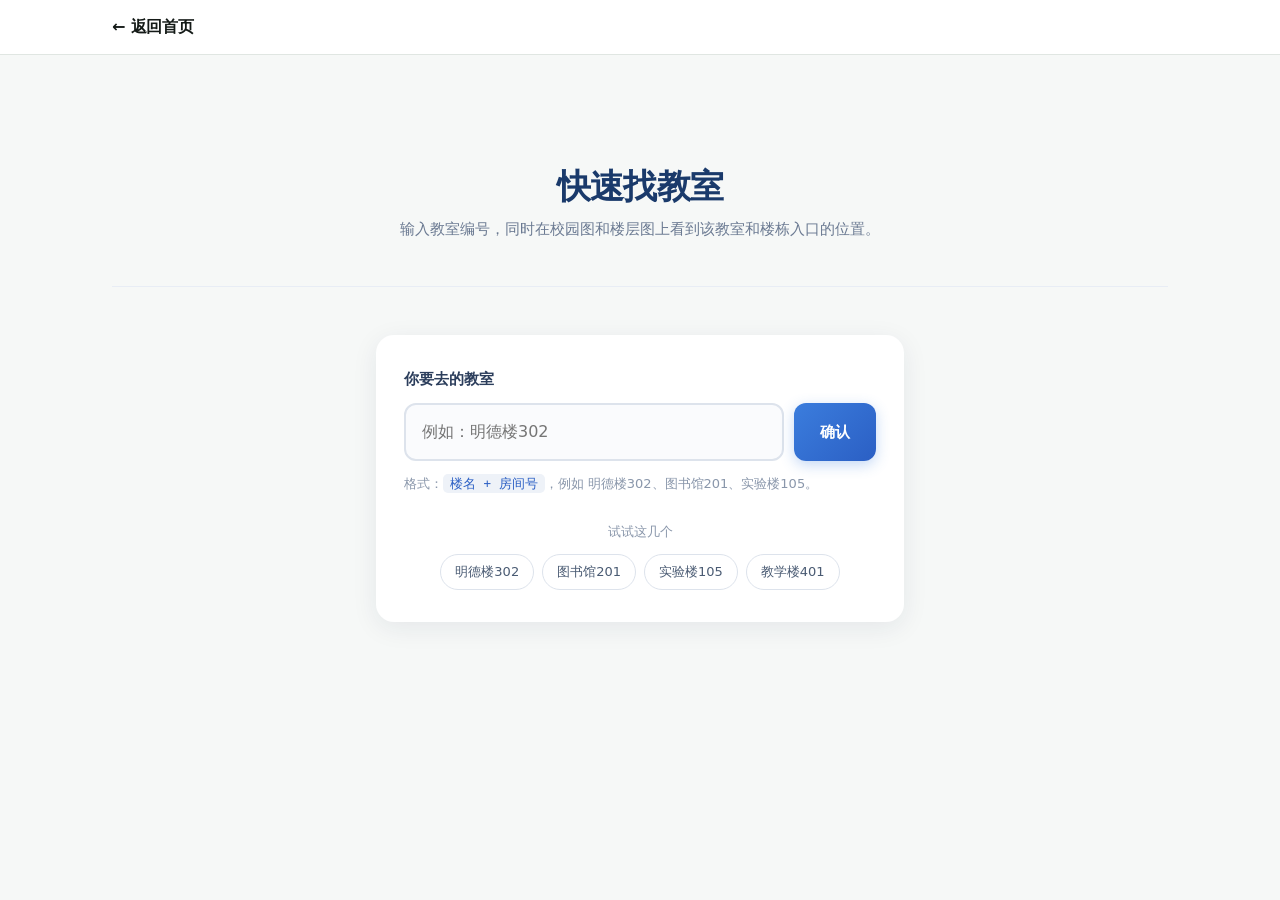
==== findplace.html @ dee3a899 "首次提交：校园生活工具站" ====
<!doctype html>
<html lang="zh-CN">
<head>
  <meta charset="utf-8">
  <meta name="viewport" content="width=device-width, initial-scale=1">
  <title>快速找教室 · 校园生活工具站</title>
  <link rel="stylesheet" href="css/style.css">
  <style>
    /* 上 1/3：标题区 */
    .find-hero {
      text-align: center;
      padding: 56px 16px 44px;
      border-bottom: 1px solid #e8edf5;
    }
    .find-hero h1 {
      font-size: 34px;
      color: #1a3a6b;
      margin: 0 0 12px;
    }
    .find-hero p {
      color: #6b7a92;
      font-size: 15px;
      line-height: 1.7;
      margin: 0;
    }

    /* 下 2/3：输入区 */
    .find-body {
      max-width: 560px;
      margin: 0 auto;
      padding: 48px 16px 80px;
    }
    .search-card {
      background: #fff;
      border-radius: 18px;
      padding: 32px 28px;
      box-shadow: 0 6px 26px rgba(20,40,80,.08);
    }
    .search-card label {
      display: block;
      font-size: 15px;
      font-weight: 700;
      color: #2c3e5c;
      margin-bottom: 12px;
    }
    .search-input-row {
      display: flex;
      gap: 10px;
      margin-bottom: 12px;
    }
    .search-input-row input {
      flex: 1;
      padding: 14px 16px;
      border: 2px solid #dde3ec;
      border-radius: 12px;
      font-size: 16px;
      font-family: inherit;
      color: #1a2634;
      background: #fafbfd;
      box-sizing: border-box;
      transition: border-color .2s;
    }
    .search-input-row input:focus {
      outline: none;
      border-color: #3b7ddd;
      background: #fff;
    }
    .search-input-row button {
      padding: 0 26px;
      border: none;
      border-radius: 12px;
      background: linear-gradient(135deg, #3b7ddd, #2b5fc4);
      color: #fff;
      font-size: 15px;
      font-weight: 700;
      font-family: inherit;
      cursor: pointer;
      white-space: nowrap;
      box-shadow: 0 4px 14px rgba(59,125,221,.3);
      transition: transform .15s;
    }
    .search-input-row button:active { transform: scale(.97); }

    .search-tip {
      font-size: 13px;
      color: #8a97ab;
      line-height: 1.75;
      margin: 0;
    }
    .search-tip code {
      background: #eef2f8;
      padding: 2px 7px;
      border-radius: 5px;
      color: #2b5fc4;
      font-size: 12.5px;
    }

    .quick-links {
      margin-top: 26px;
      display: flex;
      flex-wrap: wrap;
      gap: 8px;
      justify-content: center;
    }
    .quick-links span {
      font-size: 12.5px;
      color: #8a97ab;
      width: 100%;
      text-align: center;
      margin-bottom: 4px;
    }
    .quick-links button {
      padding: 7px 14px;
      border: 1.5px solid #dde3ec;
      border-radius: 20px;
      background: #fff;
      font-size: 13px;
      color: #4a5b73;
      font-family: inherit;
      cursor: pointer;
      transition: all .16s;
    }
    .quick-links button:hover {
      border-color: #3b7ddd;
      color: #3b7ddd;
    }

    .err-msg {
      display: none;
      color: #d33a2c;
      font-size: 13px;
      margin-top: 10px;
    }
    .err-msg.show { display: block; }

    @media (max-width: 560px) {
      .find-hero { padding: 36px 16px 30px; }
      .find-hero h1 { font-size: 26px; }
      .find-body { padding-top: 30px; }
      .search-card { padding: 24px 20px; }
      .search-input-row { flex-direction: column; }
      .search-input-row button { padding: 14px; }
    }
  </style>
</head>
<body>
  <header class="site-header">
    <div class="header-inner">
      <a class="brand" href="index.html">← 返回首页</a>
    </div>
  </header>

  <main class="page">

    <!-- 上 1/3 -->
    <section class="find-hero">
      <h1>快速找教室</h1>
      <p>输入教室编号，同时在校园图和楼层图上看到该教室和楼栋入口的位置。</p>
    </section>

    <!-- 下 2/3 -->
    <section class="find-body">
      <div class="search-card">
        <label for="roomInput">你要去的教室</label>
        <div class="search-input-row">
          <input type="text" id="roomInput" placeholder="例如：明德楼302" autocomplete="off">
          <button id="goBtn">确认</button>
        </div>
        <p class="search-tip">
          格式：<code>楼名 + 房间号</code>，例如 明德楼302、图书馆201、实验楼105。
        </p>
        <p class="err-msg" id="errMsg"></p>

        <div class="quick-links">
          <span>试试这几个</span>
          <button data-fill="明德楼302">明德楼302</button>
          <button data-fill="图书馆201">图书馆201</button>
          <button data-fill="实验楼105">实验楼105</button>
          <button data-fill="教学楼401">教学楼401</button>
        </div>
      </div>
    </section>

  </main>

  <script src="js/common.js"></script>
  <script>
    // ===== 校园建筑表（后续可换成 data/*.json 读取） =====
    var CAMPUS = {
      '明德楼':   { maxFloor: 5, x: 120, y: 90,  w: 110, h: 70 },
      '图书馆':   { maxFloor: 4, x: 300, y: 80,  w: 100, h: 80 },
      '实验楼':   { maxFloor: 4, x: 130, y: 240, w: 110, h: 70 },
      '教学楼':   { maxFloor: 6, x: 310, y: 240, w: 120, h: 80 }
    };

    var input  = document.getElementById('roomInput');
    var goBtn  = document.getElementById('goBtn');
    var errMsg = document.getElementById('errMsg');

    // 快捷按钮
    document.querySelectorAll('.quick-links button').forEach(function (b) {
      b.addEventListener('click', function () {
        input.value = b.getAttribute('data-fill');
        input.focus();
      });
    });

    function showError(msg) {
      errMsg.textContent = msg;
      errMsg.classList.add('show');
    }
    function clearError() {
      errMsg.classList.remove('show');
    }

    function submit() {
      clearError();
      var raw = input.value.trim();
      if (!raw) { showError('请先输入教室编号'); return; }

      // 解析：楼名 + 房间号（3 位数字，第一位是楼层）
      var match = raw.match(/^(.+?)(\d{3})$/);
      if (!match) {
        showError('格式不对，请输入「楼名+三位房间号」，例如 明德楼302');
        return;
      }
      var buildingName = match[1].trim();
      var roomNo = match[2];

      // 楼名必须存在
      if (!CAMPUS[buildingName]) {
        showError('没有找到「' + buildingName + '」。目前支持：' + Object.keys(CAMPUS).join('、'));
        return;
      }

      var floor = parseInt(roomNo.charAt(0), 10);
      if (floor < 1 || floor > CAMPUS[buildingName].maxFloor) {
        showError(buildingName + ' 只有 ' + CAMPUS[buildingName].maxFloor + ' 层，没有第 ' + floor + ' 层');
        return;
      }

      // 存起来，跳结果页
      localStorage.setItem('targetRoom', JSON.stringify({
        building: buildingName,
        room: roomNo,
        floor: floor
      }));
      location.href = 'findplace-result.html';
    }

    goBtn.addEventListener('click', submit);
    input.addEventListener('keydown', function (e) {
      if (e.key === 'Enter') submit();
    });
    input.addEventListener('input', clearError);
  </script>
</body>
</html>
---- css/style.css ----
/* ==========================================================================
   校园生活工具站 · 首版样式
   设计方向：modern-product（近白底、细边框、单一主色、克制留白）
   ========================================================================== */

:root {
  --bg: #f6f8f7;
  --surface: #ffffff;
  --surface-soft: #eef3f1;
  --fg: #141a17;
  --muted: #5b6762;
  --border: #e0e6e2;
  --border-strong: #c9d3ce;
  --accent: #0f766e;
  --accent-soft: #e4f3ef;
  --accent-strong: #0a5a54;
  --danger: #b3261e;
  --danger-soft: #fdeceb;
  --warn: #8a5a00;
  --warn-soft: #fff6e0;
  --success: #176b3a;
  --success-soft: #e8f5ec;

  --radius: 14px;
  --radius-sm: 9px;
  --shadow: 0 1px 2px rgba(20, 26, 23, 0.04), 0 8px 24px rgba(20, 26, 23, 0.04);

  --font-display: "Segoe UI Variable Display", "Segoe UI", "PingFang SC", "Microsoft YaHei", system-ui, sans-serif;
  --font-body: "Segoe UI Variable Text", "Segoe UI", "PingFang SC", "Microsoft YaHei", system-ui, sans-serif;
  --font-mono: "Cascadia Code", "SFMono-Regular", Consolas, monospace;
  --max: 1120px;
}

*,
*::before,
*::after {
  box-sizing: border-box;
}

html {
  scroll-behavior: smooth;
}

body {
  margin: 0;
  background: var(--bg);
  color: var(--fg);
  font-family: var(--font-body);
  font-size: 16px;
  line-height: 1.6;
  -webkit-font-smoothing: antialiased;
  text-rendering: optimizeLegibility;
}

h1,
h2,
h3,
p {
  margin-top: 0;
}

h1 {
  margin-bottom: 18px;
  font-family: var(--font-display);
  font-size: clamp(2rem, 5vw, 3.4rem);
  font-weight: 650;
  line-height: 1.12;
  letter-spacing: -0.025em;
}

h2 {
  margin-bottom: 12px;
  font-family: var(--font-display);
  font-size: clamp(1.4rem, 2.6vw, 1.9rem);
  font-weight: 620;
  line-height: 1.2;
  letter-spacing: -0.015em;
}

h3 {
  margin-bottom: 8px;
  font-size: 1.1rem;
  font-weight: 600;
  line-height: 1.35;
  letter-spacing: -0.005em;
}

a {
  color: var(--accent-strong);
  text-decoration: none;
  text-underline-offset: 3px;
}

a:hover {
  text-decoration: underline;
}

img,
svg {
  display: block;
  max-width: 100%;
}

button,
input,
select {
  font: inherit;
}

:focus-visible {
  outline: 3px solid var(--accent);
  outline-offset: 2px;
}

::selection {
  background: var(--accent-soft);
  color: var(--fg);
}

/* ---------- 通用布局 ---------- */

.page {
  width: 100%;
  max-width: var(--max);
  margin: 0 auto;
  padding: clamp(24px, 5vw, 56px) clamp(16px, 4vw, 32px) 64px;
}

.page-narrow {
  max-width: 880px;
}

.eyebrow {
  margin: 0 0 14px;
  font-family: var(--font-mono);
  font-size: 12px;
  letter-spacing: 0.12em;
  text-transform: uppercase;
  color: var(--muted);
}

.lede {
  max-width: 62ch;
  margin-bottom: 0;
  color: var(--muted);
  font-size: clamp(1rem, 1.5vw, 1.12rem);
  line-height: 1.65;
}

.muted {
  color: var(--muted);
}

.error-text {
  min-height: 22px;
  margin: 8px 0 0;
  color: var(--danger);
  font-size: 13.5px;
}

.sr-only {
  position: absolute;
  width: 1px;
  height: 1px;
  padding: 0;
  margin: -1px;
  overflow: hidden;
  clip: rect(0, 0, 0, 0);
  white-space: nowrap;
  border: 0;
}

.skip-link {
  position: absolute;
  top: -56px;
  left: 12px;
  z-index: 30;
  padding: 9px 14px;
  border-radius: 8px;
  background: var(--fg);
  color: var(--surface);
  font-size: 14px;
}

.skip-link:focus {
  top: 12px;
  text-decoration: none;
}

/* ---------- 页头 / 页脚 ---------- */

.site-header {
  position: relative;
  z-index: 10;
  border-bottom: 1px solid var(--border);
  background: var(--surface);
}

.header-inner {
  display: flex;
  flex-wrap: wrap;
  align-items: center;
  justify-content: space-between;
  gap: 12px 20px;
  width: 100%;
  max-width: var(--max);
  margin: 0 auto;
  padding: 14px clamp(16px, 4vw, 32px);
}

.brand {
  display: inline-flex;
  align-items: center;
  gap: 10px;
  color: var(--fg);
  font-weight: 600;
  letter-spacing: -0.01em;
}

.brand:hover {
  text-decoration: none;
}

.brand-mark {
  display: grid;
  place-items: center;
  width: 30px;
  height: 30px;
  border: 1px solid var(--border-strong);
  border-radius: 9px;
  background: var(--surface-soft);
  color: var(--accent-strong);
}

.brand-mark svg {
  width: 18px;
  height: 18px;
}

.site-nav {
  display: flex;
  flex-wrap: wrap;
  gap: 4px;
}

.site-nav a {
  padding: 8px 12px;
  border-radius: 8px;
  color: var(--muted);
  font-size: 14px;
  font-weight: 550;
  letter-spacing: 0.02em;
}

.site-nav a:hover {
  background: var(--surface-soft);
  color: var(--fg);
  text-decoration: none;
}

.site-nav a[aria-current="page"] {
  background: var(--accent-soft);
  color: var(--accent-strong);
}

.site-footer {
  margin-top: 48px;
  border-top: 1px solid var(--border);
  background: var(--surface);
}

.footer-inner {
  display: flex;
  flex-wrap: wrap;
  align-items: center;
  justify-content: space-between;
  gap: 8px 24px;
  width: 100%;
  max-width: var(--max);
  margin: 0 auto;
  padding: 20px clamp(16px, 4vw, 32px);
  color: var(--muted);
  font-size: 12.5px;
}

.footer-inner p {
  margin: 0;
}

/* ---------- 首页 ---------- */

.home-hero {
  display: flex;
  flex-direction: column;
  justify-content: center;
  min-height: 50vh;
  padding: clamp(40px, 7vw, 76px) 0;
  border-bottom: 1px solid var(--border);
}

.home-hero h1 {
  max-width: 18ch;
}

.hero-meta {
  display: flex;
  flex-wrap: wrap;
  gap: 12px 28px;
  margin-top: 30px;
  padding-top: 18px;
  border-top: 1px solid var(--border);
  color: var(--muted);
  font-size: 14px;
}

.hero-meta span {
  display: inline-flex;
  align-items: baseline;
  gap: 8px;
}

.hero-meta b {
  color: var(--fg);
  font-weight: 600;
  font-variant-numeric: tabular-nums;
}

.home-modules {
  padding: clamp(32px, 6vw, 56px) 0 0;
}

.section-head {
  display: flex;
  flex-wrap: wrap;
  align-items: baseline;
  justify-content: space-between;
  gap: 8px 16px;
  margin-bottom: 20px;
}

.section-head h2 {
  margin: 0;
}

.section-head p {
  margin: 0;
  color: var(--muted);
  font-size: 13.5px;
}

.module-grid {
  display: grid;
  grid-template-columns: repeat(3, minmax(0, 1fr));
  gap: 16px;
}

.module-card {
  display: flex;
  flex-direction: column;
  min-height: 224px;
  padding: 22px;
  border: 1px solid var(--border);
  border-radius: var(--radius);
  background: var(--surface);
  color: var(--fg);
  transition: transform 0.15s ease, border-color 0.15s ease, box-shadow 0.15s ease;
}

.module-card:hover {
  border-color: var(--border-strong);
  box-shadow: var(--shadow);
  text-decoration: none;
  transform: translateY(-2px);
}

.module-index {
  color: var(--muted);
  font-family: var(--font-mono);
  font-size: 12px;
  letter-spacing: 0.08em;
}

.module-card h3 {
  margin-top: 18px;
  font-family: var(--font-display);
  font-size: 1.25rem;
}

.module-card p {
  margin-bottom: auto;
  color: var(--muted);
  font-size: 14.5px;
}

.module-cta {
  display: inline-flex;
  align-items: center;
  gap: 8px;
  margin-top: 22px;
  color: var(--accent-strong);
  font-size: 14px;
  font-weight: 600;
  letter-spacing: 0.02em;
}

/* ---------- 子页面标题区 ---------- */

.page-head {
  display: flex;
  flex-direction: column;
  justify-content: center;
  min-height: 33vh;
  margin-bottom: 28px;
  padding: clamp(28px, 5vw, 48px) 0 28px;
  border-bottom: 1px solid var(--border);
}

.page-head.is-compact {
  min-height: 0;
  margin-bottom: 20px;
  padding: 8px 0 20px;
}

.page-head h1 {
  max-width: 20ch;
  font-size: clamp(1.9rem, 4vw, 2.9rem);
}

/* ---------- 洗衣入口 ---------- */

.path-grid {
  display: grid;
  grid-template-columns: repeat(2, minmax(0, 1fr));
  gap: 16px;
}

.path-card {
  display: flex;
  flex-direction: column;
  min-height: 268px;
  padding: 24px;
  border: 1px solid var(--border);
  border-radius: var(--radius);
  background: var(--surface);
  color: var(--fg);
  transition: transform 0.15s ease, border-color 0.15s ease, box-shadow 0.15s ease;
}

.path-card:hover {
  border-color: var(--border-strong);
  box-shadow: var(--shadow);
  text-decoration: none;
  transform: translateY(-2px);
}

.path-kicker {
  color: var(--muted);
  font-family: var(--font-mono);
  font-size: 12px;
  letter-spacing: 0.08em;
}

.path-card h2 {
  margin-top: 14px;
}

.path-card p {
  color: var(--muted);
  font-size: 15px;
}

.symbol-preview {
  display: flex;
  gap: 10px;
  margin-top: auto;
  padding-top: 20px;
}

.symbol-preview svg {
  width: 46px;
  height: 46px;
  padding: 7px;
  border: 1px solid var(--border);
  border-radius: 10px;
  color: var(--fg);
}

.path-cta {
  margin-top: auto;
  padding-top: 20px;
  color: var(--accent-strong);
  font-size: 14px;
  font-weight: 600;
  letter-spacing: 0.02em;
}

/* ---------- 卡片 / 面板 ---------- */

.panel {
  padding: clamp(18px, 3vw, 26px);
  border: 1px solid var(--border);
  border-radius: var(--radius);
  background: var(--surface);
}

.panel + .panel {
  margin-top: 16px;
}

.panel-head {
  display: flex;
  flex-wrap: wrap;
  align-items: flex-start;
  justify-content: space-between;
  gap: 10px 18px;
  margin-bottom: 18px;
}

.panel-head h2 {
  margin: 0;
  font-size: 1.2rem;
}

.panel-head p {
  max-width: 60ch;
  margin: 0;
  color: var(--muted);
  font-size: 14px;
}

/* ---------- 水洗标选择 ---------- */

.selection-bar {
  display: flex;
  flex-wrap: wrap;
  align-items: center;
  justify-content: space-between;
  gap: 10px 16px;
  margin-bottom: 18px;
  padding: 14px 18px;
  border: 1px solid var(--border);
  border-radius: var(--radius-sm);
  background: var(--surface-soft);
  color: var(--muted);
  font-size: 14px;
}

.selection-bar strong {
  color: var(--fg);
  font-variant-numeric: tabular-nums;
}

.symbol-groups {
  display: grid;
  gap: 14px;
}

.symbol-group {
  padding: 18px;
  border: 1px solid var(--border);
  border-radius: var(--radius);
  background: var(--surface);
}

.symbol-group-head {
  display: flex;
  flex-wrap: wrap;
  align-items: baseline;
  gap: 6px 12px;
  margin-bottom: 14px;
}

.symbol-group-head h2 {
  margin: 0;
  font-size: 1.05rem;
}

.symbol-group-head span {
  color: var(--muted);
  font-size: 13px;
}

.symbol-options {
  display: flex;
  flex-wrap: wrap;
  gap: 10px;
}

.symbol-option {
  display: flex;
  flex-direction: column;
  align-items: center;
  gap: 8px;
  width: 106px;
  padding: 12px 8px;
  border: 1px solid var(--border);
  border-radius: 11px;
  background: var(--surface);
  color: var(--fg);
  cursor: pointer;
  font-size: 12.5px;
  line-height: 1.35;
  text-align: center;
  transition: border-color 0.15s ease, background 0.15s ease;
}

.symbol-option:hover {
  border-color: var(--border-strong);
  background: var(--surface-soft);
}

.symbol-option[aria-pressed="true"] {
  border-color: var(--accent);
  background: var(--accent-soft);
  box-shadow: inset 0 0 0 1px var(--accent);
}

.symbol-svg {
  width: 42px;
  height: 42px;
  color: var(--fg);
}

.symbol-option[aria-pressed="true"] .symbol-svg {
  color: var(--accent-strong);
}

/* ---------- 表单 ---------- */

.form-actions {
  display: flex;
  flex-wrap: wrap;
  align-items: center;
  gap: 12px;
  margin-top: 22px;
}

.btn {
  display: inline-flex;
  align-items: center;
  justify-content: center;
  gap: 8px;
  min-height: 44px;
  padding: 10px 20px;
  border: 1px solid transparent;
  border-radius: 10px;
  background: var(--accent);
  color: var(--surface);
  cursor: pointer;
  font-size: 15px;
  font-weight: 600;
  letter-spacing: 0.02em;
  transition: background 0.15s ease, transform 0.1s ease;
}

.btn:hover {
  background: var(--accent-strong);
  text-decoration: none;
}

.btn:active {
  transform: translateY(1px);
}

.btn-secondary {
  border-color: var(--border-strong);
  background: var(--surface);
  color: var(--fg);
}

.btn-secondary:hover {
  background: var(--surface-soft);
}

.btn-ghost {
  padding-inline: 12px;
  background: transparent;
  color: var(--muted);
}

.btn-ghost:hover {
  background: var(--surface-soft);
  color: var(--fg);
}

.field {
  display: flex;
  flex-direction: column;
  gap: 6px;
  min-width: 0;
}

.field label,
.field-label {
  color: var(--fg);
  font-size: 13.5px;
  font-weight: 600;
  letter-spacing: 0.01em;
}

.field-hint {
  color: var(--muted);
  font-size: 12.5px;
}

.input,
.select {
  width: 100%;
  min-height: 44px;
  padding: 10px 12px;
  border: 1px solid var(--border-strong);
  border-radius: 9px;
  background: var(--surface);
  color: var(--fg);
  font-size: 15px;
}

.input:focus,
.select:focus {
  border-color: var(--accent);
  outline: 3px solid var(--accent);
  outline-offset: 1px;
}

.input[aria-invalid="true"],
.select[aria-invalid="true"] {
  border-color: var(--danger);
}

.field-row {
  display: grid;
  grid-template-columns: repeat(2, minmax(0, 1fr));
  gap: 14px;
}

.form-stack {
  display: grid;
  gap: 16px;
}

/* ---------- 问卷 ---------- */

.quiz-form {
  display: grid;
  gap: 14px;
}

.question {
  min-width: 0;
  margin: 0;
  padding: 20px;
  border: 1px solid var(--border);
  border-radius: var(--radius);
  background: var(--surface);
}

.question legend {
  padding: 0;
  font-size: 1.05rem;
  font-weight: 600;
  line-height: 1.4;
}

.question.has-error {
  border-color: var(--danger);
}

.q-index {
  margin-right: 8px;
  color: var(--muted);
  font-family: var(--font-mono);
  font-size: 12px;
  letter-spacing: 0.08em;
}

.q-hint {
  margin: 6px 0 14px;
  color: var(--muted);
  font-size: 13px;
}

.option-grid {
  display: grid;
  grid-template-columns: repeat(auto-fit, minmax(170px, 1fr));
  gap: 8px;
}

.option {
  position: relative;
  display: flex;
  align-items: center;
  min-height: 46px;
  padding: 10px 14px;
  border: 1px solid var(--border);
  border-radius: 10px;
  background: var(--surface);
  cursor: pointer;
  font-size: 14.5px;
  transition: border-color 0.15s ease, background 0.15s ease;
}

.option:hover {
  background: var(--surface-soft);
}

.option input {
  position: absolute;
  width: 1px;
  height: 1px;
  opacity: 0;
}

.option:has(input:checked),
.option.is-selected {
  border-color: var(--accent);
  background: var(--accent-soft);
  box-shadow: inset 0 0 0 1px var(--accent);
}

.option:has(input:focus-visible),
.option.is-focused {
  outline: 3px solid var(--accent);
  outline-offset: 2px;
}

.progress {
  display: flex;
  flex-wrap: wrap;
  align-items: center;
  gap: 10px 14px;
  margin-bottom: 18px;
  color: var(--muted);
  font-size: 14px;
}

.progress-bar {
  flex: 1 1 160px;
  height: 6px;
  overflow: hidden;
  border: 1px solid var(--border);
  border-radius: 999px;
  background: var(--surface-soft);
}

.progress-bar span {
  display: block;
  width: 0;
  height: 100%;
  background: var(--accent);
  transition: width 0.2s ease;
}

/* ---------- 电费计算器 ---------- */

.calc-panel {
  max-width: 780px;
}

.tabs {
  display: flex;
  gap: 4px;
  margin-bottom: 20px;
  padding: 4px;
  border: 1px solid var(--border);
  border-radius: 11px;
  background: var(--surface-soft);
}

.tab {
  flex: 1;
  min-height: 42px;
  padding: 8px 12px;
  border: 0;
  border-radius: 8px;
  background: transparent;
  color: var(--muted);
  cursor: pointer;
  font-size: 14.5px;
  font-weight: 600;
  letter-spacing: 0.01em;
}

.tab:hover {
  color: var(--fg);
}

.tab[aria-selected="true"] {
  background: var(--surface);
  color: var(--fg);
  box-shadow: 0 1px 2px rgba(20, 26, 23, 0.06);
}

.inline-note {
  display: flex;
  flex-wrap: wrap;
  align-items: center;
  gap: 8px 14px;
  padding: 10px 12px;
  border: 1px solid var(--border);
  border-radius: 9px;
  background: var(--surface-soft);
  color: var(--muted);
  font-size: 13px;
}

.badge {
  display: inline-flex;
  align-items: center;
  min-height: 24px;
  padding: 2px 9px;
  border: 1px solid var(--border-strong);
  border-radius: 999px;
  background: var(--surface);
  color: var(--muted);
  font-size: 12px;
  font-weight: 600;
  letter-spacing: 0.02em;
}

.badge.is-warn {
  border-color: currentColor;
  background: var(--warn-soft);
  color: var(--warn);
}

.badge.is-danger {
  border-color: currentColor;
  background: var(--danger-soft);
  color: var(--danger);
}

.result {
  margin-top: 18px;
}

.result[hidden] {
  display: none;
}

.result-card {
  padding: clamp(20px, 3vw, 28px);
  border: 1px solid var(--border);
  border-radius: var(--radius);
  background: var(--surface);
}

.result-head {
  display: flex;
  flex-wrap: wrap;
  align-items: flex-end;
  justify-content: space-between;
  gap: 14px;
  margin-bottom: 18px;
  padding-bottom: 18px;
  border-bottom: 1px solid var(--border);
}

.result-label {
  margin: 0;
  color: var(--muted);
  font-size: 13px;
  letter-spacing: 0.02em;
}

.result-number {
  margin: 4px 0 0;
  font-family: var(--font-display);
  font-size: clamp(2rem, 5vw, 2.8rem);
  font-weight: 650;
  line-height: 1.05;
  letter-spacing: -0.02em;
  font-variant-numeric: tabular-nums;
}

.result-number small {
  font-size: 1rem;
  font-weight: 600;
  letter-spacing: 0;
}

.result-sub {
  max-width: 30ch;
  margin: 0;
  color: var(--muted);
  font-size: 13px;
}

.stat-grid {
  display: grid;
  grid-template-columns: repeat(3, minmax(0, 1fr));
  gap: 10px;
  margin-bottom: 18px;
}

.stat {
  min-width: 0;
  padding: 14px;
  border: 1px solid var(--border);
  border-radius: 10px;
  background: var(--surface-soft);
}

.stat span {
  display: block;
  color: var(--muted);
  font-size: 12.5px;
}

.stat strong {
  display: block;
  margin-top: 4px;
  font-size: 1.18rem;
  font-weight: 600;
  letter-spacing: -0.01em;
  font-variant-numeric: tabular-nums;
}

.stat em {
  display: block;
  margin-top: 2px;
  color: var(--muted);
  font-size: 12.5px;
  font-style: normal;
  font-variant-numeric: tabular-nums;
}

.detail-table {
  width: 100%;
  border-collapse: collapse;
  font-size: 14px;
}

.detail-table th,
.detail-table td {
  padding: 10px 0;
  border-bottom: 1px solid var(--border);
  text-align: left;
  vertical-align: top;
}

.detail-table th {
  width: 46%;
  color: var(--muted);
  font-weight: 500;
}

.detail-table td {
  text-align: right;
  font-variant-numeric: tabular-nums;
}

.detail-table tr:last-child th,
.detail-table tr:last-child td {
  border-bottom: 0;
}

/* ---------- 提示框 ---------- */

.callout {
  display: flex;
  gap: 12px;
  margin-top: 14px;
  padding: 14px 16px;
  border: 1px solid var(--border-strong);
  border-radius: 10px;
  background: var(--surface-soft);
  font-size: 14px;
  line-height: 1.55;
}

.callout p {
  margin: 0;
}

.callout strong {
  display: block;
  margin-bottom: 2px;
}

.callout-mark {
  display: grid;
  flex: 0 0 auto;
  place-items: center;
  width: 26px;
  height: 26px;
  border: 1px solid currentColor;
  border-radius: 50%;
  font-family: var(--font-mono);
  font-size: 12px;
  font-weight: 700;
}

.callout-danger {
  border-color: var(--danger);
  background: var(--danger-soft);
  color: var(--danger);
}

.callout-warn {
  border-color: var(--warn);
  background: var(--warn-soft);
  color: var(--warn);
}

.callout-info {
  color: var(--fg);
}

/* ---------- 说明区 ---------- */

.explain-grid {
  display: grid;
  grid-template-columns: repeat(3, minmax(0, 1fr));
  gap: 14px;
  margin-top: 28px;
}

.explain {
  padding: 18px;
  border: 1px solid var(--border);
  border-radius: var(--radius);
  background: var(--surface);
}

.explain h2 {
  margin-bottom: 8px;
  font-size: 1rem;
}

.explain p,
.explain li {
  color: var(--muted);
  font-size: 13.5px;
}

.explain ul {
  margin: 0;
  padding-left: 18px;
}

.explain li + li {
  margin-top: 5px;
}

.formula {
  margin: 0 0 10px;
  padding: 10px 12px;
  overflow-wrap: anywhere;
  border: 1px solid var(--border);
  border-radius: 8px;
  background: var(--surface-soft);
  color: var(--fg);
  font-family: var(--font-mono);
  font-size: 12.5px;
  line-height: 1.7;
}

/* ---------- 结果页 ---------- */

.result-summary {
  display: flex;
  flex-wrap: wrap;
  align-items: center;
  justify-content: space-between;
  gap: 12px 20px;
  margin-bottom: 18px;
}

.result-summary h1 {
  margin: 0;
  font-size: clamp(1.7rem, 3.6vw, 2.4rem);
}

.result-summary p {
  margin: 0;
  color: var(--muted);
  font-size: 14px;
}

.advice-grid {
  display: grid;
  grid-template-columns: repeat(2, minmax(0, 1fr));
  gap: 14px;
}

.advice-card {
  min-width: 0;
  padding: 18px;
  border: 1px solid var(--border);
  border-radius: var(--radius);
  background: var(--surface);
}

.advice-card h2 {
  margin-bottom: 10px;
  font-size: 1rem;
}

.advice-card ul {
  margin: 0;
  padding-left: 18px;
  font-size: 14px;
}

.advice-card li + li {
  margin-top: 6px;
}

.advice-choice {
  display: inline-block;
  margin-bottom: 8px;
  color: var(--muted);
  font-family: var(--font-mono);
  font-size: 12px;
  letter-spacing: 0.04em;
}

.basis {
  margin-top: 18px;
  padding: 18px;
  border: 1px solid var(--border);
  border-radius: var(--radius);
  background: var(--surface);
}

.basis h2 {
  margin-bottom: 10px;
  font-size: 1rem;
}

.basis ul {
  display: flex;
  flex-wrap: wrap;
  gap: 8px 10px;
  margin: 0;
  padding: 0;
  list-style: none;
}

.basis li {
  padding: 4px 10px;
  border: 1px solid var(--border);
  border-radius: 999px;
  background: var(--surface-soft);
  color: var(--muted);
  font-size: 12.5px;
}

.empty-state {
  padding: 40px 24px;
  border: 1px dashed var(--border-strong);
  border-radius: var(--radius);
  background: var(--surface);
  text-align: center;
}

.empty-state h1,
.empty-state h2 {
  font-size: 1.4rem;
}

.empty-state p {
  max-width: 46ch;
  margin: 0 auto 18px;
  color: var(--muted);
}

/* ---------- 找教室 ---------- */

.search-panel {
  max-width: 760px;
}

.examples {
  display: flex;
  flex-wrap: wrap;
  gap: 8px;
  margin-top: 12px;
}

.chip {
  min-height: 34px;
  padding: 6px 12px;
  border: 1px solid var(--border-strong);
  border-radius: 999px;
  background: var(--surface);
  color: var(--muted);
  cursor: pointer;
  font-size: 13px;
}

.chip:hover {
  background: var(--surface-soft);
  color: var(--fg);
}

.building-list {
  display: grid;
  grid-template-columns: repeat(auto-fit, minmax(190px, 1fr));
  gap: 10px;
  margin-top: 18px;
}

.building-item {
  padding: 14px;
  border: 1px solid var(--border);
  border-radius: 10px;
  background: var(--surface);
}

.building-item h3 {
  margin: 0 0 4px;
  font-size: 14.5px;
}

.building-item p {
  margin: 0;
  color: var(--muted);
  font-size: 12.5px;
}

.map-layout {
  display: grid;
  grid-template-columns: minmax(0, 1.15fr) minmax(0, 1fr);
  gap: 16px;
  align-items: start;
}

.map-card {
  min-width: 0;
  padding: 16px;
  border: 1px solid var(--border);
  border-radius: var(--radius);
  background: var(--surface);
}

.map-card-head {
  display: flex;
  flex-wrap: wrap;
  align-items: baseline;
  justify-content: space-between;
  gap: 4px 12px;
  margin-bottom: 12px;
}

.map-card-head h2 {
  margin: 0;
  font-size: 1rem;
}

.map-card-head span {
  color: var(--muted);
  font-size: 12.5px;
}

.map-svg {
  width: 100%;
  height: auto;
  border: 1px solid var(--border);
  border-radius: 10px;
  background: var(--surface-soft);
}

.map-svg text {
  font-family: var(--font-body);
}

.map-road {
  stroke: var(--border-strong);
  stroke-linecap: round;
  stroke-width: 7;
}

.map-road-center {
  stroke: var(--surface);
  stroke-dasharray: 6 8;
  stroke-linecap: round;
  stroke-width: 1.5;
}

.map-building {
  fill: var(--surface);
  stroke: var(--border-strong);
  stroke-width: 1.5;
}

.map-building.is-target {
  fill: var(--accent-soft);
  stroke: var(--accent);
  stroke-width: 2.5;
}

.map-building-label {
  fill: var(--muted);
  font-size: 14px;
  font-weight: 600;
}

.map-building-label.is-target {
  fill: var(--accent-strong);
}

.map-entrance {
  fill: var(--surface);
  stroke: var(--danger);
  stroke-width: 2;
}

.map-entrance.is-target {
  fill: var(--danger);
}

.map-entrance-label {
  fill: var(--danger);
  font-size: 11px;
  font-weight: 600;
}

.map-plaza {
  fill: var(--surface);
  stroke: var(--border-strong);
  stroke-width: 1.5;
}

.map-plaza-label {
  fill: var(--muted);
  font-size: 11px;
}

.floor-room {
  fill: var(--surface);
  stroke: var(--border-strong);
  stroke-width: 1.5;
}

.floor-room.is-target {
  fill: var(--accent-soft);
  stroke: var(--accent);
  stroke-width: 2.5;
}

.floor-room-label {
  fill: var(--muted);
  font-size: 13px;
  font-weight: 600;
}

.floor-room-label.is-target {
  fill: var(--accent-strong);
}

.floor-type {
  fill: var(--muted);
  font-size: 10px;
}

.floor-corridor {
  fill: var(--surface-soft);
  stroke: var(--border);
  stroke-dasharray: 4 5;
  stroke-width: 1;
}

.floor-corridor-label {
  fill: var(--muted);
  font-size: 11px;
  letter-spacing: 0.1em;
}

.floor-service {
  fill: var(--surface-soft);
  stroke: var(--border-strong);
  stroke-width: 1.5;
}

.floor-service-label {
  fill: var(--muted);
  font-size: 11px;
}

.place-summary {
  display: grid;
  grid-template-columns: repeat(4, minmax(0, 1fr));
  gap: 10px;
  margin: 0 0 18px;
}

.place-summary div {
  min-width: 0;
  padding: 12px 14px;
  border: 1px solid var(--border);
  border-radius: 10px;
  background: var(--surface-soft);
}

.place-summary dt {
  color: var(--muted);
  font-size: 12px;
}

.place-summary dd {
  margin: 3px 0 0;
  overflow-wrap: anywhere;
  font-size: 1rem;
  font-weight: 600;
}

.legend {
  display: flex;
  flex-wrap: wrap;
  gap: 8px 14px;
  margin-top: 10px;
  color: var(--muted);
  font-size: 12px;
}

.legend span {
  display: inline-flex;
  align-items: center;
  gap: 6px;
}

.legend i {
  display: inline-block;
  width: 12px;
  height: 12px;
  border: 1px solid var(--border-strong);
  border-radius: 3px;
  background: var(--surface);
}

.legend i.is-target {
  border-color: var(--accent);
  background: var(--accent-soft);
}

.legend i.is-entrance {
  border-color: var(--danger);
  border-radius: 50%;
  background: var(--danger);
}

/* ---------- 响应式 ---------- */

@media (max-width: 920px) {
  .module-grid {
    grid-template-columns: 1fr;
  }

  .module-card {
    min-height: 0;
  }

  .map-layout {
    grid-template-columns: 1fr;
  }

  .explain-grid {
    grid-template-columns: 1fr;
  }

  .advice-grid {
    grid-template-columns: 1fr;
  }
}

@media (max-width: 720px) {
  .path-grid {
    grid-template-columns: 1fr;
  }

  .path-card {
    min-height: 0;
  }

  .field-row {
    grid-template-columns: 1fr;
  }

  .stat-grid {
    grid-template-columns: 1fr;
  }

  .place-summary {
    grid-template-columns: repeat(2, minmax(0, 1fr));
  }

  .header-inner {
    align-items: flex-start;
  }

  .site-nav {
    width: 100%;
  }

  .page-head {
    min-height: 0;
  }
}

@media (max-width: 520px) {
  .symbol-option {
    width: calc(50% - 5px);
  }

  .place-summary {
    grid-template-columns: 1fr;
  }

  .hero-meta {
    gap: 8px 18px;
  }
}
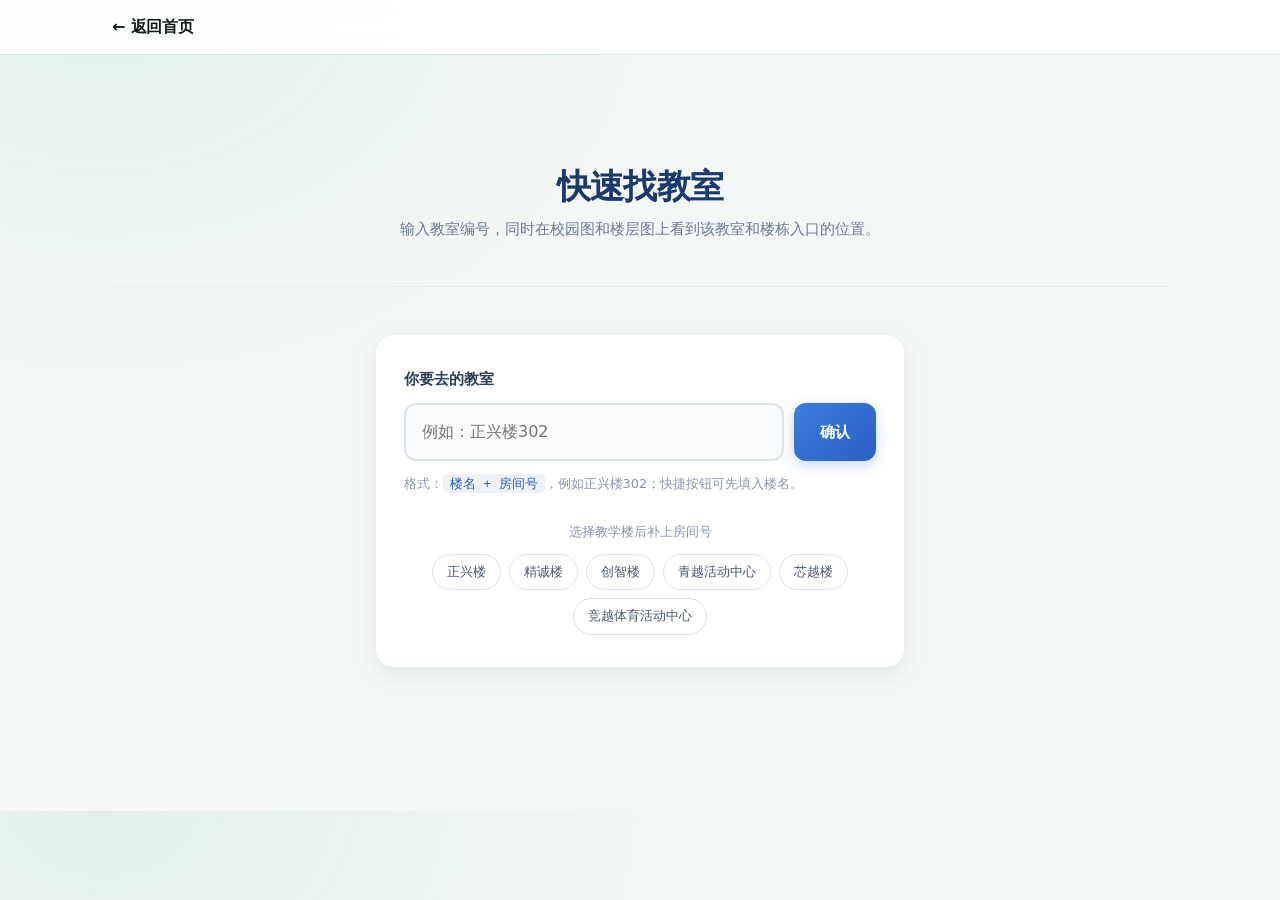
==== commit 19ab93e3: "Replace classroom quick options" ====
--- a/findplace.html
+++ b/findplace.html
@@ -163,21 +163,15 @@
       <div class="search-card">
         <label for="roomInput">你要去的教室</label>
         <div class="search-input-row">
-          <input type="text" id="roomInput" placeholder="例如：明德楼302" autocomplete="off">
+          <input type="text" id="roomInput" placeholder="例如：正兴楼302" autocomplete="off">
           <button id="goBtn">确认</button>
         </div>
         <p class="search-tip">
-          格式：<code>楼名 + 房间号</code>，例如 明德楼302、图书馆201、实验楼105。
+          格式：<code>楼名 + 房间号</code>，例如正兴楼302；快捷按钮可先填入楼名。
         </p>
         <p class="err-msg" id="errMsg"></p>
 
-        <div class="quick-links">
-          <span>试试这几个</span>
-          <button data-fill="明德楼302">明德楼302</button>
-          <button data-fill="图书馆201">图书馆201</button>
-          <button data-fill="实验楼105">实验楼105</button>
-          <button data-fill="教学楼401">教学楼401</button>
-        </div>
+        <div class="quick-links" aria-label="选择教学楼"><span>选择教学楼后补上房间号</span><button type="button" data-fill="正兴楼">正兴楼</button><button type="button" data-fill="精诚楼">精诚楼</button><button type="button" data-fill="创智楼">创智楼</button><button type="button" data-fill="青越活动中心">青越活动中心</button><button type="button" data-fill="芯越楼">芯越楼</button><button type="button" data-fill="竞越体育活动中心">竞越体育活动中心</button></div>
       </div>
     </section>
 
@@ -221,7 +215,7 @@
       // 解析：楼名 + 房间号（3 位数字，第一位是楼层）
       var match = raw.match(/^(.+?)(\d{3})$/);
       if (!match) {
-        showError('格式不对，请输入「楼名+三位房间号」，例如 明德楼302');
+        showError('格式不对，请输入「楼名+三位房间号」，例如正兴楼302');
         return;
       }
       var buildingName = match[1].trim();
--- a/css/style.css
+++ b/css/style.css
@@ -1611,3 +1611,52 @@
     gap: 8px 18px;
   }
 }
+
+
+/* Campus Tools UI refresh — append after the existing stylesheet. */
+:root {
+  --bg: #f3f7f5;
+  --surface-soft: #eaf2ef;
+  --border: #dce7e2;
+  --border-strong: #c4d5ce;
+  --accent: #087f70;
+  --accent-soft: #e0f4ee;
+  --accent-strong: #075e54;
+  --shadow: 0 2px 6px rgba(15, 58, 47, .05), 0 18px 42px rgba(15, 58, 47, .08);
+}
+html { scroll-padding-top: 88px; }
+body { background: radial-gradient(ellipse at 8% 0%, rgba(28, 153, 125, .08), transparent 34rem), var(--bg); }
+.site-header { position: sticky; top: 0; background: rgba(255, 255, 255, .92); backdrop-filter: blur(14px); -webkit-backdrop-filter: blur(14px); }
+.brand-mark { border: 0; border-radius: 10px; background: var(--accent); color: #fff; box-shadow: 0 5px 14px rgba(8, 127, 112, .2); }
+.site-nav a { transition: color .16s ease, background .16s ease; }
+.site-nav a[aria-current="page"] { font-weight: 650; }
+.home-hero { position: relative; min-height: clamp(390px, 54vh, 580px); padding-block: clamp(56px, 9vw, 104px); border: 0; }
+.home-hero::after { position: absolute; right: 2%; bottom: 18%; width: clamp(110px, 18vw, 210px); aspect-ratio: 1; border: 1px solid rgba(8, 127, 112, .12); border-radius: 50%; box-shadow: 0 0 0 22px rgba(8, 127, 112, .035), 0 0 0 44px rgba(8, 127, 112, .025); content: ""; pointer-events: none; }
+.home-hero .eyebrow { display: inline-flex; align-items: center; gap: 9px; color: var(--accent-strong); font-weight: 700; }
+.home-hero .eyebrow::before { width: 22px; height: 2px; background: var(--accent); content: ""; }
+.home-hero h1 { max-width: 15ch; font-size: clamp(2.4rem, 6.2vw, 4.8rem); letter-spacing: -.045em; text-wrap: balance; }
+.home-hero .lede { max-width: 56ch; }
+.hero-meta { width: fit-content; gap: 12px; border: 1px solid var(--border); border-radius: 14px; background: rgba(255,255,255,.76); padding: 12px 16px; }
+.hero-meta span { gap: 6px; }
+.hero-meta b { color: var(--accent-strong); font-size: 1.05rem; }
+.home-modules { padding-top: clamp(40px, 7vw, 72px); }
+.section-head { margin-bottom: 24px; }
+.section-head h2 { letter-spacing: -.025em; }
+.module-grid { gap: 18px; }
+.module-card { position: relative; min-height: 252px; overflow: hidden; padding: clamp(22px, 2.6vw, 30px); border-color: var(--border); border-radius: 18px; box-shadow: 0 2px 8px rgba(18, 50, 41, .025); transition: transform .2s ease, border-color .2s ease, box-shadow .2s ease; }
+.module-card::before { position: absolute; top: 0; left: 0; width: 100%; height: 3px; background: linear-gradient(90deg, var(--accent), #75c9ae); content: ""; opacity: .8; }
+.module-card:hover, .module-card:focus-visible { border-color: rgba(8, 127, 112, .42); box-shadow: var(--shadow); transform: translateY(-4px); }
+.module-card:focus-visible { outline-offset: 4px; }
+.module-index { display: grid; width: 36px; height: 36px; place-items: center; border-radius: 11px; background: var(--accent-soft); color: var(--accent-strong); font-weight: 700; }
+.module-card h3 { margin-top: 20px; font-size: 1.32rem; }
+.module-card p { line-height: 1.7; }
+.module-cta { transition: gap .18s ease; }
+.module-card:hover .module-cta, .module-card:focus-visible .module-cta { gap: 12px; }
+.panel, .result-card, .path-card, .map-card, .basis, .advice-card { box-shadow: 0 2px 10px rgba(18, 50, 41, .035); }
+.btn { box-shadow: 0 4px 12px rgba(8, 127, 112, .16); }
+.btn-secondary, .btn-ghost { box-shadow: none; }
+.input, .select, .chip, .tab, .symbol-option, .option { transition: border-color .16s ease, background .16s ease, box-shadow .16s ease; }
+@media (max-width: 920px) { .module-grid { grid-template-columns: repeat(2, minmax(0, 1fr)); } .module-card:last-child { grid-column: 1 / -1; } .module-card { min-height: 230px; } }
+@media (max-width: 720px) { .header-inner { gap: 10px; } .site-nav { width: 100%; flex-wrap: nowrap; gap: 6px; overflow-x: auto; padding: 2px 0 5px; scrollbar-width: thin; -webkit-overflow-scrolling: touch; } .site-nav a { flex: 0 0 auto; white-space: nowrap; } .home-hero { min-height: 0; padding-block: 56px 44px; } .home-hero::after { right: 5%; bottom: 10%; opacity: .5; } .hero-meta { gap: 8px 16px; } .module-grid { grid-template-columns: 1fr; } .module-card, .module-card:last-child { grid-column: auto; min-height: 0; } }
+@media (max-width: 420px) { .hero-meta { width: 100%; justify-content: space-between; gap: 8px; padding: 11px 12px; font-size: 12px; } .home-hero h1 { font-size: clamp(2.15rem, 11vw, 2.8rem); } }
+@media (prefers-reduced-motion: reduce) { *, *::before, *::after { scroll-behavior: auto !important; animation-duration: .01ms !important; animation-iteration-count: 1 !important; transition-duration: .01ms !important; } }
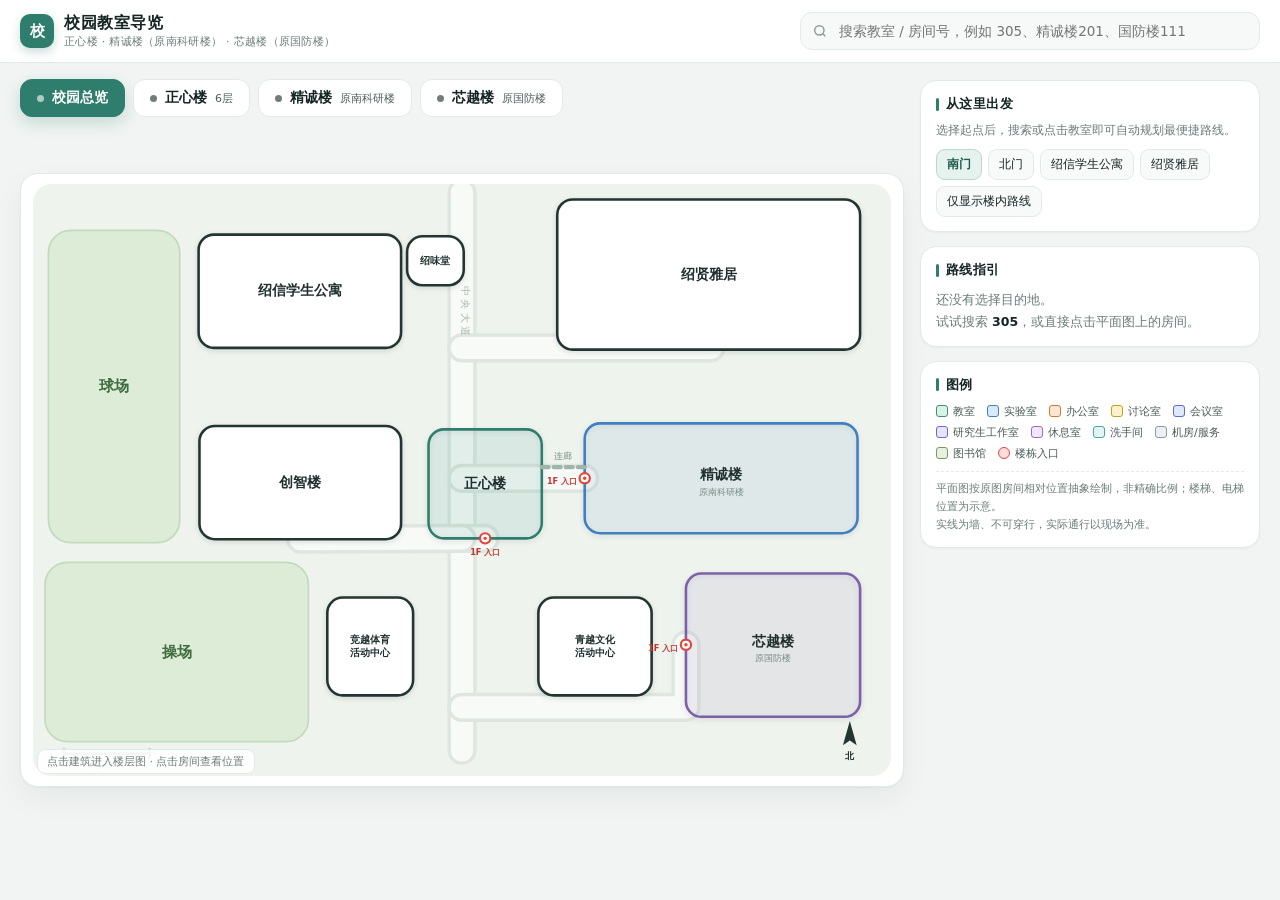
==== commit 9c739201: "Update print statement from 'Hello' to 'Goodbye'" ====
--- a/findplace.html
+++ b/findplace.html
@@ -1,252 +1,1693 @@
-<!doctype html>
+<!DOCTYPE html>
 <html lang="zh-CN">
 <head>
-  <meta charset="utf-8">
-  <meta name="viewport" content="width=device-width, initial-scale=1">
-  <title>快速找教室 · 校园生活工具站</title>
-  <link rel="stylesheet" href="css/style.css">
-  <style>
-    /* 上 1/3：标题区 */
-    .find-hero {
-      text-align: center;
-      padding: 56px 16px 44px;
-      border-bottom: 1px solid #e8edf5;
-    }
-    .find-hero h1 {
-      font-size: 34px;
-      color: #1a3a6b;
-      margin: 0 0 12px;
-    }
-    .find-hero p {
-      color: #6b7a92;
-      font-size: 15px;
-      line-height: 1.7;
-      margin: 0;
-    }
-
-    /* 下 2/3：输入区 */
-    .find-body {
-      max-width: 560px;
-      margin: 0 auto;
-      padding: 48px 16px 80px;
-    }
-    .search-card {
-      background: #fff;
-      border-radius: 18px;
-      padding: 32px 28px;
-      box-shadow: 0 6px 26px rgba(20,40,80,.08);
-    }
-    .search-card label {
-      display: block;
-      font-size: 15px;
-      font-weight: 700;
-      color: #2c3e5c;
-      margin-bottom: 12px;
-    }
-    .search-input-row {
-      display: flex;
-      gap: 10px;
-      margin-bottom: 12px;
-    }
-    .search-input-row input {
-      flex: 1;
-      padding: 14px 16px;
-      border: 2px solid #dde3ec;
-      border-radius: 12px;
-      font-size: 16px;
-      font-family: inherit;
-      color: #1a2634;
-      background: #fafbfd;
-      box-sizing: border-box;
-      transition: border-color .2s;
-    }
-    .search-input-row input:focus {
-      outline: none;
-      border-color: #3b7ddd;
-      background: #fff;
-    }
-    .search-input-row button {
-      padding: 0 26px;
-      border: none;
-      border-radius: 12px;
-      background: linear-gradient(135deg, #3b7ddd, #2b5fc4);
-      color: #fff;
-      font-size: 15px;
-      font-weight: 700;
-      font-family: inherit;
-      cursor: pointer;
-      white-space: nowrap;
-      box-shadow: 0 4px 14px rgba(59,125,221,.3);
-      transition: transform .15s;
-    }
-    .search-input-row button:active { transform: scale(.97); }
-
-    .search-tip {
-      font-size: 13px;
-      color: #8a97ab;
-      line-height: 1.75;
-      margin: 0;
-    }
-    .search-tip code {
-      background: #eef2f8;
-      padding: 2px 7px;
-      border-radius: 5px;
-      color: #2b5fc4;
-      font-size: 12.5px;
-    }
-
-    .quick-links {
-      margin-top: 26px;
-      display: flex;
-      flex-wrap: wrap;
-      gap: 8px;
-      justify-content: center;
-    }
-    .quick-links span {
-      font-size: 12.5px;
-      color: #8a97ab;
-      width: 100%;
-      text-align: center;
-      margin-bottom: 4px;
-    }
-    .quick-links button {
-      padding: 7px 14px;
-      border: 1.5px solid #dde3ec;
-      border-radius: 20px;
-      background: #fff;
-      font-size: 13px;
-      color: #4a5b73;
-      font-family: inherit;
-      cursor: pointer;
-      transition: all .16s;
-    }
-    .quick-links button:hover {
-      border-color: #3b7ddd;
-      color: #3b7ddd;
-    }
-
-    .err-msg {
-      display: none;
-      color: #d33a2c;
-      font-size: 13px;
-      margin-top: 10px;
-    }
-    .err-msg.show { display: block; }
-
-    @media (max-width: 560px) {
-      .find-hero { padding: 36px 16px 30px; }
-      .find-hero h1 { font-size: 26px; }
-      .find-body { padding-top: 30px; }
-      .search-card { padding: 24px 20px; }
-      .search-input-row { flex-direction: column; }
-      .search-input-row button { padding: 14px; }
-    }
-  </style>
+<meta charset="UTF-8">
+<meta name="viewport" content="width=device-width, initial-scale=1">
+<title>校园教室导览 · 正心楼 / 精诚楼 / 芯越楼</title>
+<style>
+  :root{
+    --ink:#152523; --muted:#6b7c78; --line:#e3e9e6;
+    --accent:#2f7d6d; --accent-soft:#e6f2ee;
+    --bg:#f1f4f2; --card:#ffffff;
+    --route:#e2453c;
+  }
+  *{box-sizing:border-box;}
+  html,body{margin:0;padding:0;}
+  body{
+    background:var(--bg); color:var(--ink);
+    font-family:"Microsoft YaHei","PingFang SC","Hiragino Sans GB",system-ui,-apple-system,sans-serif;
+    -webkit-font-smoothing:antialiased;
+  }
+  header{
+    position:sticky; top:0; z-index:30;
+    background:rgba(255,255,255,.92); backdrop-filter:blur(10px);
+    border-bottom:1px solid var(--line);
+  }
+  .hdr{
+    max-width:1560px; margin:0 auto; padding:12px 20px;
+    display:flex; align-items:center; gap:16px; flex-wrap:wrap;
+  }
+  .brand{display:flex; align-items:center; gap:10px;}
+  .logo{
+    width:34px;height:34px;border-radius:10px;background:var(--accent);
+    display:grid;place-items:center;color:#fff;font-weight:700;font-size:15px;
+    box-shadow:0 4px 10px rgba(47,125,109,.25);
+  }
+  .brand h1{font-size:16px;margin:0;font-weight:700;letter-spacing:.5px;}
+  .brand p{margin:0;font-size:11px;color:var(--muted);letter-spacing:.3px;}
+  .searchwrap{position:relative;flex:1;min-width:260px;max-width:460px;margin-left:auto;}
+  .searchwrap input{
+    width:100%;padding:10px 14px 10px 38px;border-radius:12px;border:1px solid var(--line);
+    background:#f7f9f8;font-size:13.5px;outline:none;font-family:inherit;color:var(--ink);
+    transition:.18s;
+  }
+  .searchwrap input:focus{background:#fff;border-color:var(--accent);box-shadow:0 0 0 3px rgba(47,125,109,.10);}
+  .searchwrap svg{position:absolute;left:12px;top:50%;transform:translateY(-50%);opacity:.45;}
+  .results{
+    position:absolute;top:calc(100% + 6px);left:0;right:0;background:#fff;border:1px solid var(--line);
+    border-radius:12px;box-shadow:0 16px 40px rgba(20,40,35,.14);overflow:hidden;display:none;z-index:50;
+  }
+  .results.show{display:block;}
+  .result{
+    padding:9px 12px;font-size:13px;display:flex;gap:8px;align-items:baseline;cursor:pointer;
+    border-bottom:1px solid #f2f5f3;
+  }
+  .result:last-child{border-bottom:none;}
+  .result:hover,.result.active{background:var(--accent-soft);}
+  .result b{font-weight:700;}
+  .result span{color:var(--muted);font-size:11.5px;}
+  .result .bld{margin-left:auto;color:var(--accent);font-size:11px;white-space:nowrap;}
+
+  .wrap{max-width:1560px;margin:0 auto;padding:16px 20px 40px;display:grid;grid-template-columns:minmax(0,1fr) 340px;gap:16px;align-items:start;}
+  .main{min-width:0;}
+  .tabs{display:flex;gap:8px;flex-wrap:wrap;margin-bottom:12px;}
+  .tab{
+    border:1px solid var(--line);background:#fff;color:var(--ink);
+    padding:9px 16px;border-radius:12px;font-size:13.5px;cursor:pointer;font-family:inherit;
+    display:flex;align-items:center;gap:8px;transition:.16s;font-weight:600;
+  }
+  .tab:hover{border-color:#c9d8d3;transform:translateY(-1px);}
+  .tab.active{background:var(--accent);border-color:var(--accent);color:#fff;box-shadow:0 6px 16px rgba(47,125,109,.22);}
+  .tab .dot{width:7px;height:7px;border-radius:50%;background:currentColor;opacity:.6;}
+  .tab em{font-style:normal;font-weight:400;font-size:11px;opacity:.75;}
+
+  .floorbar{display:flex;gap:6px;flex-wrap:wrap;align-items:center;margin:0 0 10px;min-height:34px;}
+  .floorbar .lbl{font-size:12px;color:var(--muted);margin-right:4px;}
+  .chip{
+    min-width:38px;height:30px;padding:0 10px;border-radius:9px;border:1px solid var(--line);
+    background:#fff;font-size:12.5px;cursor:pointer;font-family:inherit;color:var(--ink);font-weight:600;
+  }
+  .chip:hover{border-color:#c9d8d3;}
+  .chip.active{background:#152523;color:#fff;border-color:#152523;}
+  .chip.dim{opacity:.35;cursor:not-allowed;}
+
+  .stage{
+    background:var(--card);border:1px solid var(--line);border-radius:18px;
+    padding:10px 12px;box-shadow:0 1px 2px rgba(20,40,35,.04),0 12px 30px rgba(20,40,35,.05);
+    position:relative;overflow:hidden;
+  }
+  .stage svg{display:block;width:100%;height:auto;touch-action:manipulation;}
+  .hint{
+    position:absolute;left:16px;bottom:12px;font-size:11px;color:var(--muted);
+    background:rgba(255,255,255,.9);padding:4px 9px;border-radius:8px;border:1px solid var(--line);
+  }
+
+  .side{display:flex;flex-direction:column;gap:14px;position:sticky;top:80px;}
+  .card{background:var(--card);border:1px solid var(--line);border-radius:16px;padding:14px 15px;box-shadow:0 1px 2px rgba(20,40,35,.04);}
+  .card h3{margin:0 0 10px;font-size:13px;letter-spacing:.4px;display:flex;align-items:center;gap:7px;}
+  .card h3 .bar{width:3px;height:13px;border-radius:2px;background:var(--accent);}
+  .card .sub{font-size:11.5px;color:var(--muted);line-height:1.6;margin:-2px 0 10px;}
+
+  .startrow{display:flex;gap:6px;flex-wrap:wrap;}
+  .startbtn{
+    border:1px solid var(--line);background:#f8faf9;border-radius:9px;padding:6px 10px;
+    font-size:12px;cursor:pointer;font-family:inherit;color:var(--ink);
+  }
+  .startbtn.active{background:var(--accent-soft);border-color:#b9d8cf;color:#1d5a4e;font-weight:700;}
+
+  .empty{font-size:12.5px;color:var(--muted);line-height:1.7;}
+  .empty b{color:var(--ink);}
+
+  .routeinfo .target{font-size:15px;font-weight:700;display:flex;align-items:center;gap:6px;margin-bottom:2px;}
+  .routeinfo .where{font-size:11.5px;color:var(--muted);margin-bottom:10px;}
+  .steps{list-style:none;margin:0;padding:0;display:flex;flex-direction:column;gap:9px;}
+  .steps li{display:flex;gap:9px;font-size:12.3px;line-height:1.55;}
+  .steps .n{
+    flex:0 0 19px;height:19px;border-radius:50%;background:var(--accent-soft);color:#1d5a4e;
+    font-size:11px;display:grid;place-items:center;font-weight:700;margin-top:1px;
+  }
+  .sum{
+    margin-top:12px;padding-top:10px;border-top:1px dashed var(--line);
+    display:flex;justify-content:space-between;font-size:12px;color:var(--muted);
+  }
+  .sum b{color:var(--ink);font-size:14px;}
+
+  .legend{display:flex;flex-wrap:wrap;gap:6px 12px;}
+  .lg{display:flex;align-items:center;gap:5px;font-size:11px;color:#4a5b57;}
+  .sw{width:12px;height:12px;border-radius:3px;border:1px solid;}
+  .notes{font-size:10.5px;color:var(--muted);line-height:1.7;margin-top:10px;border-top:1px dashed var(--line);padding-top:8px;}
+
+  /* svg */
+  .room{cursor:pointer;transition:filter .12s;}
+  .room:hover{filter:brightness(.965);}
+  .room.sel{stroke:#e2453c !important;stroke-width:2.6 !important;filter:drop-shadow(0 0 5px rgba(226,69,60,.35));}
+  .bldg{cursor:pointer;}
+  .bldg:hover .bshape{stroke:var(--accent);stroke-width:4;}
+  .route{fill:none;stroke:var(--route);stroke-width:5;stroke-linecap:round;stroke-linejoin:round;stroke-dasharray:10 8;animation:dash 1.1s linear infinite;filter:drop-shadow(0 1px 2px rgba(226,69,60,.28));}
+  @keyframes dash{to{stroke-dashoffset:-36;}}
+  .pin{animation:pulse 1.8s ease-out infinite;}
+  @keyframes pulse{0%{r:6;opacity:.9}70%{r:15;opacity:0}100%{r:15;opacity:0}}
+  .lbl{font-family:inherit;pointer-events:none;user-select:none;}
+  .tiny{font-family:inherit;pointer-events:none;}
+
+  @media (max-width:1080px){
+    .wrap{grid-template-columns:1fr;padding:12px;}
+    .side{position:static;flex-direction:row;flex-wrap:wrap;}
+    .side .card{flex:1 1 300px;}
+    .searchwrap{max-width:none;}
+  }
+</style>
 </head>
 <body>
-  <header class="site-header">
-    <div class="header-inner">
-      <a class="brand" href="index.html">← 返回首页</a>
+<header>
+  <div class="hdr">
+    <div class="brand">
+      <div class="logo">校</div>
+      <div>
+        <h1>校园教室导览</h1>
+        <p>正心楼 · 精诚楼（原南科研楼） · 芯越楼（原国防楼）</p>
+      </div>
     </div>
-  </header>
-
-  <main class="page">
-
-    <!-- 上 1/3 -->
-    <section class="find-hero">
-      <h1>快速找教室</h1>
-      <p>输入教室编号，同时在校园图和楼层图上看到该教室和楼栋入口的位置。</p>
+    <div class="searchwrap">
+      <svg width="16" height="16" viewBox="0 0 24 24" fill="none" stroke="currentColor" stroke-width="2.2">
+        <circle cx="11" cy="11" r="7"></circle><path d="M20 20l-3.6-3.6"></path>
+      </svg>
+      <input id="q" type="text" placeholder="搜索教室 / 房间号，例如 305、精诚楼201、国防楼111" autocomplete="off">
+      <div class="results" id="results"></div>
+    </div>
+  </div>
+</header>
+
+<div class="wrap">
+  <main class="main">
+    <nav class="tabs" id="tabs"></nav>
+    <div class="floorbar" id="floorbar"></div>
+    <div class="stage">
+      <svg id="map" xmlns="http://www.w3.org/2000/svg"></svg>
+      <div class="hint" id="hint">点击建筑进入楼层图 · 点击房间查看位置</div>
+    </div>
+  </main>
+
+  <aside class="side">
+    <section class="card">
+      <h3><span class="bar"></span>从这里出发</h3>
+      <div class="sub">选择起点后，搜索或点击教室即可自动规划最便捷路线。</div>
+      <div class="startrow" id="startrow"></div>
     </section>
 
-    <!-- 下 2/3 -->
-    <section class="find-body">
-      <div class="search-card">
-        <label for="roomInput">你要去的教室</label>
-        <div class="search-input-row">
-          <input type="text" id="roomInput" placeholder="例如：正兴楼302" autocomplete="off">
-          <button id="goBtn">确认</button>
-        </div>
-        <p class="search-tip">
-          格式：<code>楼名 + 房间号</code>，例如正兴楼302；快捷按钮可先填入楼名。
-        </p>
-        <p class="err-msg" id="errMsg"></p>
-
-        <div class="quick-links" aria-label="选择教学楼"><span>选择教学楼后补上房间号</span><button type="button" data-fill="正兴楼">正兴楼</button><button type="button" data-fill="精诚楼">精诚楼</button><button type="button" data-fill="创智楼">创智楼</button><button type="button" data-fill="青越活动中心">青越活动中心</button><button type="button" data-fill="芯越楼">芯越楼</button><button type="button" data-fill="竞越体育活动中心">竞越体育活动中心</button></div>
+    <section class="card" id="routecard">
+      <h3><span class="bar"></span>路线指引</h3>
+      <div id="routebody">
+        <div class="empty">还没有选择目的地。<br>试试搜索 <b>305</b>，或直接点击平面图上的房间。</div>
       </div>
     </section>
 
-  </main>
-
-  <script src="js/common.js"></script>
-  <script>
-    // ===== 校园建筑表（后续可换成 data/*.json 读取） =====
-    var CAMPUS = {
-      '明德楼':   { maxFloor: 5, x: 120, y: 90,  w: 110, h: 70 },
-      '图书馆':   { maxFloor: 4, x: 300, y: 80,  w: 100, h: 80 },
-      '实验楼':   { maxFloor: 4, x: 130, y: 240, w: 110, h: 70 },
-      '教学楼':   { maxFloor: 6, x: 310, y: 240, w: 120, h: 80 }
+    <section class="card">
+      <h3><span class="bar"></span>图例</h3>
+      <div class="legend" id="legend"></div>
+      <div class="notes">
+        平面图按原图房间相对位置抽象绘制，非精确比例；楼梯、电梯位置为示意。<br>
+        实线为墙、不可穿行，实际通行以现场为准。
+      </div>
+    </section>
+  </aside>
+</div>
+
+<script>
+/* ============================================================
+   基础工具
+   ============================================================ */
+const NS = 'http://www.w3.org/2000/svg';
+const svg = document.getElementById('map');
+const $ = (s) => document.querySelector(s);
+
+function E(tag, attrs, parent){
+  const n = document.createElementNS(NS, tag);
+  if (attrs) for (const k in attrs){
+    if (attrs[k] === null || attrs[k] === undefined) continue;
+    n.setAttribute(k, attrs[k]);
+  }
+  if (parent) parent.appendChild(n);
+  return n;
+}
+function txt(parent, x, y, s, opts = {}){
+  const t = E('text', {
+    x, y,
+    'text-anchor': opts.anchor || 'middle',
+    'font-size': opts.size || 12,
+    'font-weight': opts.weight || 500,
+    fill: opts.fill || '#20302d',
+    'dominant-baseline': opts.baseline || 'middle',
+    class: opts.cls || 'lbl'
+  }, parent);
+  t.textContent = s;
+  return t;
+}
+
+/* 房间类型配色 */
+const TYPES = {
+  class:    { f:'#d9f2e6', s:'#3c9176', t:'#0f4c3b', n:'教室' },
+  lab:      { f:'#d8e9fb', s:'#3f80c0', t:'#123f63', n:'实验室' },
+  office:   { f:'#fde7d3', s:'#cf7a35', t:'#6b3410', n:'办公室' },
+  discuss:  { f:'#fdf1c8', s:'#c3a02a', t:'#6b5410', n:'讨论室' },
+  meeting:  { f:'#dfe7fb', s:'#5a6bc9', t:'#232f6b', n:'会议室' },
+  study:    { f:'#e6e4fb', s:'#6f68d6', t:'#2f2a6b', n:'研究生工作室' },
+  rest:     { f:'#f4e4fb', s:'#a06bc7', t:'#4d2a66', n:'休息室' },
+  wc:       { f:'#e2f4f6', s:'#4aa3ad', t:'#154c52', n:'洗手间' },
+  service:  { f:'#eceff4', s:'#8b98a8', t:'#3b4652', n:'机房/服务' },
+  library:  { f:'#e9f0e1', s:'#7a9a5b', t:'#33481f', n:'图书馆' },
+  hall:     { f:'#f7f8f6', s:'#b8c0b8', t:'#55605a', n:'公共空间' },
+  atrium:   { f:'#f6f8f9', s:'#c8d0d6', t:'#8a959e', n:'中庭' }
+};
+
+/* 行 / 列 排布工具 */
+function row(y, h, items, x0, x1, gap = 4){
+  const sum = items.reduce((a, b) => a + (b[3] || 1), 0);
+  const W = (x1 - x0) - gap * (items.length - 1);
+  let x = x0;
+  return items.map(it => {
+    const w = W * (it[3] || 1) / sum;
+    const r = { id: it[0], label: it[1], type: it[2], x, y, w, h };
+    x += w + gap;
+    return r;
+  });
+}
+function col(x, w, items, y0, y1, gap = 4){
+  const sum = items.reduce((a, b) => a + (b[3] || 1), 0);
+  const H = (y1 - y0) - gap * (items.length - 1);
+  let y = y0;
+  return items.map(it => {
+    const h = H * (it[3] || 1) / sum;
+    const r = { id: it[0], label: it[1], type: it[2], x, y, w, h };
+    y += h + gap;
+    return r;
+  });
+}
+const room = (id, label, type, x, y, w, h, extra) => Object.assign({ id, label, type, x, y, w, h }, extra || {});
+
+/* ============================================================
+   校园总览数据
+   ============================================================ */
+const CAMPUS = {
+  W: 1000, H: 690,
+  gateS: [735, 660],
+  gateN: [735, 14],
+  buildings: [
+    { key:'qiuchang', name:'球场', kind:'ground', x:18, y:54, w:153, h:364, label:'球场' },
+    { key:'shaoxin', name:'绍信学生公寓', kind:'dorm', x:193, y:59, w:236, h:132, label:'绍信学生公寓', entrance:[300,191] },
+    { key:'shaowei', name:'绍味堂', kind:'food', x:436, y:61, w:66, h:57, label:'绍味堂', small:true },
+    { key:'shaoxian', name:'绍贤雅居', kind:'dorm', x:611, y:18, w:353, h:175, label:'绍贤雅居', entrance:[790,193] },
+    { key:'chuangzhi', name:'创智楼', kind:'teach', x:194, y:282, w:235, h:132, label:'创智楼', entrance:[312,414] },
+    { key:'jingcheng', name:'精诚楼', alias:'南科研楼', kind:'teach', x:643, y:279, w:318, h:128, label:'精诚楼', entrance:[643,343] },
+    { key:'zhengxin', name:'正心楼', kind:'teach', x:461, y:286, w:132, h:127, label:'正心楼', entrance:[527,413] },
+    { key:'caochang', name:'操场', kind:'ground', x:14, y:441, w:307, h:209, label:'操场' },
+    { key:'jingyue', name:'竞越体育活动中心', kind:'sport', x:343, y:482, w:100, h:114, label:'竞越体育活动中心', small:true },
+    { key:'qingyue', name:'青越文化活动中心', kind:'sport', x:589, y:482, w:132, h:114, label:'青越文化活动中心', small:true },
+    { key:'xinyue', name:'芯越楼', alias:'国防楼', kind:'teach', x:761, y:454, w:203, h:167, label:'芯越楼', entrance:[761,537] }
+  ],
+  roads: [
+    'M 500 10 L 500 660',
+    'M 500 610 L 761 610 L 761 537',
+    'M 500 343 L 643 343',
+    'M 500 413 L 527 413',
+    'M 500 191 L 790 191',
+    'M 500 413 L 312 414'
+  ]
+};
+
+/* ============================================================
+   正心楼  —— 6 层
+   ============================================================ */
+const ZX_3 = {
+  level: 3, H: 640,
+  rooms: [
+    ...row(70, 72, [
+      ['wc','洗手间','wc',0.7], ['308','教室','class'], ['309','教室','class'],
+      ['311','教室','class'], ['312','教室','class'], ['313','教室','class']
+    ], 240, 862),
+    ...col(860, 72, [
+      ['314','休息室','rest',0.55], ['315','教室','class'], ['316','教室','class'],
+      ['319','教室','class'], ['320','教室','class'], ['322','教室','class'],
+      ['324','教室','class'], ['325','休息室','rest',0.55]
+    ], 70, 502),
+    ...row(500, 72, [
+      ['dx','讨论室','discuss',0.85], ['305','教室','class'], ['304','教室','class'],
+      ['303','教室','class'], ['302','教室','class'], ['301','教室','class']
+    ], 70, 932),
+    room('lib','图书馆','library',70,140,130,360,{vertical:true}),
+    room('310','教室','class',340,180,300,58),
+    room('321','教室','class',760,252,60,146),
+    room('306','教室','class',340,402,300,58),
+    room('311A','311-A 休息室','rest',646,180,52,58),
+    room('311B','311-B 休息室','rest',646,246,52,58),
+    room('317','317 讨论室','discuss',714,252,42,66),
+    room('318','318 讨论室','discuss',714,326,42,66),
+    room('323','323 讨论室','discuss',662,402,58,58),
+    room('tea','茶水室','service',240,440,56,54),
+    room('tel','电话间','service',300,440,56,54)
+  ],
+  corridors: [[[220,160],[840,160],[840,480],[220,480],[220,160]]],
+  stairs: [
+    { id:'nw', label:'楼梯', x:220, y:160 },
+    { id:'ne', label:'电梯', x:840, y:160, kind:'lift' },
+    { id:'sw', label:'楼梯', x:220, y:480 },
+    { id:'se', label:'电梯', x:840, y:480, kind:'lift' }
+  ],
+  atrium: { x:240, y:180, w:580, h:280, label:'中庭上空' }
+};
+
+const ZX_4 = {
+  level: 4, H: 640,
+  rooms: [
+    ...row(70, 72, [
+      ['wc','洗手间','wc',0.7], ['409','教室','class'], ['410','教室','class'],
+      ['412','教室','class'], ['413','教室','class'], ['414','教室','class',0.8], ['415','休息室','rest',0.8]
+    ], 240, 862),
+    ...col(860, 72, [
+      ['416','教室','class'], ['417','教室','class'], ['420','教室','class'],
+      ['421','教室','class'], ['423','教室','class'], ['425','教室','class']
+    ], 70, 502),
+    ...row(500, 72, [
+      ['dx','讨论室','discuss',0.85], ['406','教室','class'], ['405','教室','class'],
+      ['404','教室','class'], ['403','教室','class'], ['402','教室','class'], ['401','教室','class']
+    ], 70, 932),
+    room('lib','图书馆','library',70,140,130,360,{vertical:true}),
+    room('411','教室','class',340,180,300,58),
+    room('422','教室','class',760,252,60,146),
+    room('407','教室','class',340,402,300,58),
+    room('411A','411-A 休息室','rest',646,180,52,58),
+    room('418','418 讨论室','discuss',714,252,42,66),
+    room('419','419 讨论室','discuss',714,326,42,66),
+    room('424','424 讨论室','discuss',662,402,58,58),
+    room('tea','茶水间','service',240,440,56,54),
+    room('tel','电话间','service',300,440,56,54)
+  ],
+  corridors: [[[220,160],[840,160],[840,480],[220,480],[220,160]]],
+  stairs: [
+    { id:'nw', label:'楼梯', x:220, y:160 },
+    { id:'ne', label:'电梯', x:840, y:160, kind:'lift' },
+    { id:'sw', label:'楼梯', x:220, y:480 },
+    { id:'se', label:'电梯', x:840, y:480, kind:'lift' }
+  ],
+  atrium: { x:240, y:180, w:580, h:280, label:'中庭上空' }
+};
+
+const ZX_5 = {
+  level: 5, H: 640,
+  rooms: [
+    ...row(70, 72, [
+      ['506','多媒体阅览室','study',1.3], ['wc','洗手间','wc',0.6],
+      ['507','教室','class'], ['512','教室','class'], ['513','教室','class']
+    ], 240, 862),
+    ...col(860, 72, [
+      ['514','休息室','rest',0.6], ['515','教室','class'], ['518','教室','class'],
+      ['521','教室','class'], ['522','休息室','rest',0.6]
+    ], 70, 502),
+    ...row(500, 72, [
+      ['s1','静音休息室','rest',0.8], ['s2','静音休息室','rest',0.8], ['s3','静音休息室','rest',0.8],
+      ['503','教室','class'], ['502','教室','class'], ['501','教室','class']
+    ], 70, 932),
+    room('lib','图书馆','library',70,140,130,360,{vertical:true}),
+    room('510','教室','class',340,180,300,58),
+    room('519','教室','class',760,252,60,146),
+    room('504','教室','class',340,402,300,58),
+    room('511','休息室','rest',640,180,58,58),
+    room('516','516 讨论室','discuss',714,252,42,60),
+    room('517','517 讨论室','discuss',714,318,42,60),
+    room('520A','520-A 讨论室','discuss',660,252,50,40),
+    room('520B','520-B 讨论室','discuss',660,300,50,40),
+    room('523','523 讨论室','discuss',662,402,58,58),
+    room('tea','茶水室','service',240,440,56,54)
+  ],
+  corridors: [[[220,160],[840,160],[840,480],[220,480],[220,160]]],
+  stairs: [
+    { id:'nw', label:'楼梯', x:220, y:160 },
+    { id:'ne', label:'电梯', x:840, y:160, kind:'lift' },
+    { id:'sw', label:'楼梯', x:220, y:480 },
+    { id:'se', label:'电梯', x:840, y:480, kind:'lift' }
+  ],
+  atrium: { x:240, y:180, w:580, h:280, label:'中庭上空' }
+};
+
+const ZX_6 = {
+  level: 6, H: 640,
+  rooms: [
+    ...row(70, 72, [
+      ['622','办公室','office'], ['623','办公室','office'], ['624','办公室','office'],
+      ['625','办公室','office'], ['626','办公室','office'], ['627','办公室','office'], ['628','办公室','office']
+    ], 240, 862),
+    ...col(860, 72, [
+      ['631A1','631-A 办公室','office',1.1], ['631A2','631-A 办公室','office',1.1],
+      ['634','办公室','office'], ['635','办公室','office'], ['636','工具间','service',0.7]
+    ], 70, 502),
+    ...row(500, 72, [
+      ['610','办公室','office'], ['609','办公室','office'], ['608','办公室','office'],
+      ['607','讨论室','discuss',0.9], ['606','办公室','office'], ['605','办公室','office'],
+      ['604','讨论室','discuss',0.9], ['603','办公室','office'], ['602','办公室','office'], ['601','办公室','office']
+    ], 70, 932),
+    room('lib','值班 / 会议区','hall',70,140,130,360,{vertical:true}),
+    room('621','621 值班室','office',70,140,130,36),
+    room('620','620 值班室','office',70,180,130,36),
+    room('619','619 值班室','office',70,220,130,36),
+    room('618','618 值班室','office',70,260,130,36),
+    room('616','616 会议室','meeting',70,300,130,40),
+    room('615','615 会议室','meeting',70,344,130,40),
+    room('614','614 值班室','office',70,388,130,36),
+    room('613','613 值班室','office',70,428,130,36),
+    room('612','612 值班室','office',70,468,130,36),
+    room('611','611 值班室','office',70,508,130,36),
+    room('629','629 讨论室','discuss',245,180,58,52),
+    room('617','617 办公室','office',245,250,90,80),
+    room('631C','631-C 办公室','office',742,252,70,86),
+    room('633','633 办公室','office',742,360,70,86),
+    room('630A','630-A 休息室','rest',600,180,52,52),
+    room('630B','630-B 休息室','rest',656,180,52,52),
+    room('tea','茶水间','service',240,430,56,54)
+  ],
+  corridors: [[[220,160],[840,160],[840,480],[220,480],[220,160]]],
+  stairs: [
+    { id:'nw', label:'楼梯', x:220, y:160 },
+    { id:'ne', label:'电梯', x:840, y:160, kind:'lift' },
+    { id:'sw', label:'楼梯', x:220, y:480 },
+    { id:'se', label:'电梯', x:840, y:480, kind:'lift' }
+  ],
+  atrium: { x:240, y:180, w:580, h:280, label:'中庭上空' }
+};
+
+/* 6F 的西侧房间压缩到 70..572，避免与南侧行重叠 */
+ZX_6.rooms = ZX_6.rooms.filter(r => !(r.x === 70 && r.y >= 140));
+{
+  const west = [
+    ['621','621 值班室','office'], ['620','620 值班室','office'], ['619','619 值班室','office'],
+    ['618','618 值班室','office'], ['616','616 会议室','meeting'], ['615','615 会议室','meeting'],
+    ['614','614 值班室','office'], ['613','613 值班室','office'], ['612','612 值班室','office'],
+    ['611','611 值班室','office']
+  ];
+  ZX_6.rooms.push(...col(70, 130, west, 140, 500, 3));
+}
+
+const ZX_2 = {
+  level: 2, H: 600,
+  rooms: [
+    ...row(60, 78, [
+      ['202','办公室','office'], ['203','办公室','office'], ['wc','洗手间','wc',0.6],
+      ['204','教室','class'], ['205','教室','class'], ['206','教室','class']
+    ], 140, 862),
+    room('lib','图书馆','library',140,148,130,260,{vertical:true}),
+    room('207','讨论间','discuss',660,160,100,66),
+    room('208','讨论间','discuss',660,230,100,66),
+    room('cafe','咖啡简餐','service',660,300,100,52),
+    room('209','讨论间','discuss',660,356,100,52),
+    room('xsg','校史馆','hall',150,420,150,124),
+    room('201','办公室','office',312,424,84,66),
+    room('210','办公室','office',406,424,84,66)
+  ],
+  corridors: [
+    [[280,148],[660,148],[660,420],[280,420],[280,148]],
+    [[280,300],[130,300]],
+    [[660,300],[880,300]],
+    [[420,420],[420,452]]
+  ],
+  stairs: [
+    { id:'sw', label:'大阶梯', x:130, y:300 },
+    { id:'se', label:'大阶梯', x:880, y:300 },
+    { id:'nw', label:'楼梯', x:280, y:148 },
+    { id:'ne', label:'楼梯', x:660, y:148 }
+  ],
+  atrium: { x:300, y:168, w:340, h:234, label:'中庭上空' },
+  entrances: [
+    { x:500, y:60, label:'北门', main:false },
+    { x:500, y:544, label:'南门', main:true },
+    { x:930, y:300, label:'连廊口', main:false }
+  ]
+};
+
+/* ---------- 正心楼 1F：两大分区 ---------- */
+const ZX_1 = {
+  level: 1, H: 870,
+  rooms: [],
+  corridors: [
+    [[500,790],[500,100]],
+    [[70,129],[930,129]],
+    [[70,209],[930,209]],
+    [[70,289],[930,289]],
+    [[70,369],[930,369]],
+    [[70,449],[930,449]],
+    [[70,529],[930,529]],
+    [[70,609],[930,609]],
+    [[70,689],[930,689]],
+    [[70,769],[930,769]]
+  ],
+  stairs: [
+    { id:'nw', label:'楼梯', x:470, y:129 },
+    { id:'ne', label:'楼梯', x:560, y:129 },
+    { id:'sw', label:'大阶梯', x:105, y:369 },
+    { id:'se', label:'大阶梯', x:905, y:369 }
+  ],
+  entrances: [
+    { x:500, y:790, label:'南门', main:true },
+    { x:500, y:60,  label:'北门', main:false }
+  ]
+};
+{
+  const R = ZX_1.rooms;
+  // 西侧
+  R.push(...row(60, 58, [['130','教室','class'],['131','教室','class'],['132','休息室','rest'],['wc1','洗手间','wc',0.8]], 70, 440));
+  R.push(...row(140,58, [['129','外送暂存','service'],['127','讨论间','discuss'],['126','讨论间','discuss'],['128','图书管理','service']], 70, 440));
+  R.push(room('miji','密集书库','library',70,220,178,58));
+  R.push(room('124','124 会议室','meeting',253,220,187,58));
+  R.push(room('djt','大阶梯','hall',70,300,78,122,{vertical:true}));
+  R.push(room('118','118 决策指挥中心','office',155,300,142,58));
+  R.push(room('kz','控制室','service',303,300,137,28));
+  R.push(room('123','123 会议室','meeting',303,332,137,90));
+  R.push(room('117','117 装备储藏','service',155,382,142,58));
+  R.push(...row(460,58, [['121','机房','service'],['120','机房','service'],['119','机房','service'],['xf','消防监控','service'],['115','矛盾纠纷处置','office']], 70, 440));
+  R.push(...row(540,58, [['116','监控查看','service'],['114','消防器材','service'],['113','体能训练','service'],['112','校卫队会议','meeting'],['111','安全保卫部','office']], 70, 440));
+  R.push(...row(620,58, [['107','教室','class'],['106','教室','class'],['105','财务报销大厅','hall'],['110','指挥中心','office'],['109','安全保卫部','office']], 70, 440));
+  R.push(...row(700,58, [['104','办公室','office'],['103','办公室','office'],['102','办公室','office'],['101','办公室','office'],['108','安全保卫部','office']], 70, 440));
+  // 东侧
+  R.push(...row(60,58, [['133','教室','class'],['136','教室','class'],['134','讨论间','discuss'],['135','讨论间','discuss']], 560, 930));
+  R.push(...row(140,58, [['137','教室','class'],['138','教室','class'],['141','档案室','service',1.2]], 560, 930));
+  R.push(...row(220,58, [['140','讨论间','discuss'],['142','讨论间','discuss'],['143','讨论间','discuss'],['144','讨论间','discuss']], 560, 930));
+  R.push(...row(300,58, [['145','讨论间','discuss'],['146','讨论间','discuss'],['147','讨论间','discuss'],['148','财务档案','service',1.3]], 560, 930));
+  R.push(...row(380,58, [['150','讨论间','discuss'],['151','档案接待','hall',1.3],['149','保密室','service'],['152','档案办公','office',1.2]], 560, 930));
+  R.push(room('139','139 讨论室','discuss',560,460,96,58));
+  R.push(room('153','153 教室','class',662,460,196,58));
+  R.push(room('lift','电梯厅','hall',864,460,66,58));
+  R.push(room('lobby','入口大厅','hall',440,726,120,62));
+  R.push(room('rest','休息区','hall',560,620,200,58));
+}
+
+const ZX_FLOORS = [ZX_1, ZX_2, ZX_3, ZX_4, ZX_5, ZX_6];
+
+/* ============================================================
+   精诚楼（原南科研楼） —— 8 层
+   ============================================================ */
+function jcUpper(level){
+  const p = String(level);
+  const n = (k) => p + String(k).padStart(2,'0');
+  if (level === 3){
+    return {
+      north: [
+        [n(27),'实验室','lab',1.2], [n(29),'工作室','study'], [n(31),'工作室','study'],
+        [n(33),'工作室','study'], [n(35),'工作室','study'], ['wc','洗手间','wc',0.6],
+        [n(37),'工作室','study'], [n(39),'工作室','study'], [n(41),'工作室','study'],
+        ['share','共享空间','hall',1.1]
+      ],
+      row2: [
+        [n(14),'办公室','office'], [n(16),'办公室','office'], [n(18),'办公室','office'], [n(20),'办公室','office'],
+        [n(22),'办公室','office'], [n(24),'办公室','office'], [n(26),'办公室','office'], [n(28),'办公室','office'],
+        [n(30),'办公室','office'],
+        [n(32),'办公室','office'], [n(34),'办公室','office'], [n(36),'办公室','office'], [n(38),'办公室','office'],
+        [n(40),'办公室','office'], [n(42),'办公室','office'], [n(44),'办公室','office'], [n(46),'办公室','office'],
+        [n(43),'会议室','meeting']
+      ],
+      east: [
+        [n(48),'工作室','study'], [n(45),'实验室','lab'], [n(47),'工作室','study'], [n(49),'工作室','study'],
+        [n(51),'工作室','study'], [n(53),'工作室','study'], [n(55),'工作室','study'], [n(57),'工作室','study']
+      ],
+      innerSouth: [
+        [n(12),'工作室','study'], [n(10),'工作室','study'], [n(8),'工作室','study'],
+        [n(6),'工作室','study'], [n(4),'工作室','study'], [n(2),'工作室','study']
+      ],
+      bottom: [
+        [n(25),'办公室','office'], [n(23),'办公室','office'], [n(21),'办公室','office'],
+        [n(19),'办公室','office'], [n(17),'办公室','office'], [n(15),'办公室','office'],
+        [n(13),'实验室','lab'], [n(11),'实验室','lab'],
+        [n(9),'办公室','office'], [n(7),'办公室','office'], [n(5),'办公室','office'], [n(3),'办公室','office'],
+        [n(1),'工作室','study']
+      ]
     };
-
-    var input  = document.getElementById('roomInput');
-    var goBtn  = document.getElementById('goBtn');
-    var errMsg = document.getElementById('errMsg');
-
-    // 快捷按钮
-    document.querySelectorAll('.quick-links button').forEach(function (b) {
-      b.addEventListener('click', function () {
-        input.value = b.getAttribute('data-fill');
-        input.focus();
+  }
+  if (level === 4){
+    return {
+      north: [
+        [n(21),'工作室','study'], [n(23),'工作室','study'], [n(25),'工作室','study'], [n(27),'工作室','study'],
+        [n(29),'工作室','study'], [n(31),'工作室','study'], [n(33),'库房','service',0.8],
+        [n(35),'工作室','study'], [n(37),'工作室','study']
+      ],
+      row2: [
+        [n(14),'实验室','lab'], [n(16),'办公室','office'], [n(18),'办公室','office'], [n(20),'办公室','office'],
+        [n(22),'办公室','office'], [n(24),'办公室','office'], [n(26),'办公室','office'], [n(28),'办公室','office'],
+        [n(30),'实验室','lab'], [n(32),'办公室','office'], [n(34),'办公室','office'], [n(36),'办公室','office'],
+        [n(38),'工作室','study'], [n(40),'办公室','office'], [n(42),'会议室','meeting']
+      ],
+      east: [],
+      innerSouth: [
+        [n(12),'工作室','study'], [n(10),'工作室','study'], [n(8),'工作室','study'],
+        [n(6),'工作室','study'], [n(4),'工作室','study'], [n(2),'工作室','study']
+      ],
+      bottom: [
+        [n(1),'会议室','meeting'], [n(3),'工作室','study'], [n(5),'工作室','study'],
+        [n(7),'工作室','study'], [n(9),'实验室','lab'], [n(11),'办公室','office'],
+        [n(13),'办公室','office'], [n(15),'库房','service',0.8], [n(17),'办公室','office'],
+        [n(19),'会议室','meeting']
+      ]
+    };
+  }
+  // 5-8 层同一格局
+  return {
+    north: [
+      [n(12),'工作室','study'], [n(10),'工作室','study'], [n(8),'工作室','study'],
+      [n(6),'工作室','study'], [n(4),'工作室','study'], [n(2),'工作室','study']
+    ],
+    row2: [
+      [n(23),'会议室','meeting'], [n(21),'办公室','office'], [n(19),'库房','service',0.8],
+      [n(17),'办公室','office'], [n(15),'办公室','office'], [n(13),'办公室','office'],
+      [n(11),'办公室','office'], [n(9),'办公室','office']
+    ],
+    east: [
+      [n(1),'会议室','meeting'], [n(3),'实验室','lab'], [n(5),'工作室','study'], [n(7),'工作室','study']
+    ],
+    innerSouth: [],
+    bottom: []
+  };
+}
+
+function jcFloor(level){
+  const H = 800;
+  const base = {
+    level, H,
+    rooms: [],
+    corridors: [
+      [[270,250],[850,250],[850,640],[270,640],[270,250]],
+      [[500,250],[500,90]],
+      [[500,640],[500,740]],
+      [[270,450],[160,450]]
+    ],
+    stairs: [
+      { id:'nw', label:'楼梯', x:270, y:250 },
+      { id:'ne', label:'电梯', x:850, y:250, kind:'lift' },
+      { id:'sw', label:'楼梯', x:270, y:640 },
+      { id:'se', label:'电梯', x:850, y:640, kind:'lift' }
+    ],
+    atrium: { x:290, y:268, w:530, h:352, label:'中庭 / 共享空间' },
+    wing: { x:160, y:300, w:100, h:340 }
+  };
+
+  if (level === 1){
+    base.rooms = [
+      ...row(60, 74, [
+        ['137','','hall',0.8], ['139','139 会议室','meeting',1.2], ['141','','hall',0.8],
+        ['143','143 研究生工作室','study',1.2], ['145','145 研究生工作室','study',1.2],
+        ['hall','大厅','hall',1.2], ['share','共享空间','hall',1.1]
+      ], 250, 930),
+      ...row(160, 74, [
+        ['112','112 工作室','study'], ['114','114 工作室','study'], ['116','','hall',0.6],
+        ['118','','hall',0.6], ['120','120 办公室','office'], ['122','122 办公室','office'],
+        ['124','124 办公室','office'], ['126','126 办公室','office'],
+        ['147','147 专用实验室','lab',1.4]
+      ], 250, 930),
+      ...col(860, 72, [
+        ['149','','service',0.8], ['151','151 值班室','office',0.9], ['153','153 实验室','lab',1.3],
+        ['155','155 管理室','office',0.9], ['157','','service',0.8]
+      ], 260, 640),
+      ...row(650, 70, [
+        ['225','225 办公室','office',1.2], ['115','','office',0.7], ['113','','office',0.7],
+        ['111','','office',0.7], ['109','','office',0.7], ['107','','office',0.7],
+        ['105','','service',0.7], ['103','103 交电所','service',0.9], ['101','101 工作室','study']
+      ], 250, 930),
+      ...row(560, 70, [
+        ['110','110 心理室','office',1.0], ['108','108 工作室','study',1.2], ['106','106 工作室','study',1.2],
+        ['104','104 工作室','study',1.2], ['102','102 实验室','lab',1.4], ['water','开水房','service',0.8]
+      ], 460, 850)
+    ];
+    const wing = ['135','133','131','129','127','125','123','119','121'];
+    base.rooms.push(...col(70, 76, wing.map((v,i)=>[v, i===0?'':'', 'hall']), 300, 640, 3));
+    base.wing = { x:62, y:292, w:88, h:356 };
+  } else if (level === 2){
+    base.rooms = [
+      ...row(60, 74, [
+        ['239','','hall',0.9], ['241','241 工作室','study',1.1], ['243','243 工作室','study',1.1],
+        ['245','245 会议室','meeting',1.2], ['hall','大厅','hall',1.1], ['share','共享空间','hall',1.1]
+      ], 250, 930),
+      ...row(160, 74, [
+        ['210','210 教室','class'], ['212','212 教室','class'], ['214','214 教室','class'],
+        ['216','216 办公室','office'], ['218','218 办公室','office'],
+        ['247','247 工作室','study'], ['251','251 工作室','study'], ['253','253 工作室','study']
+      ], 250, 930),
+      ...col(860, 72, [
+        ['255','255 工作室','study',1.1], ['255A','255-A','service',0.7],
+        ['257','257 办公室','office'], ['259','','service',0.8]
+      ], 260, 560),
+      ...row(560, 70, [
+        ['208','208 工作室','study'], ['206','206 工作室','study'],
+        ['204','204 实验室','lab',1.2], ['202','202 实验室','lab',1.2]
+      ], 460, 850),
+      ...row(660, 70, [
+        ['227','','office',0.7], ['225','','office',0.7], ['223','','office',0.7], ['221','','office',0.7],
+        ['219','','office',0.7], ['217','','office',0.7], ['215','','office',0.7], ['213','','office',0.7],
+        ['211','','office',0.7], ['209','','office',0.7], ['207','','office',0.7],
+        ['205','205 工作室','study',1.1], ['203','203 工作室','study',1.1], ['201','201 会议室','meeting',1.2]
+      ], 250, 930)
+    ];
+    const wing = ['235','233','231','229'];
+    const wr = col(160, 100, wing.map(v=>[v, v+' 教室','class']), 300, 640, 4);
+    base.rooms.push(...wr);
+  } else {
+    const d = jcUpper(level);
+    // 3F 以上房间多，改为加高的双层排布，避免一行挤满
+    base.H = 900;
+    base.corridors = [
+      [[270,340],[850,340],[850,720],[270,720],[270,340]],
+      [[500,340],[500,90]],
+      [[500,720],[500,800]],
+      [[270,540],[160,540]]
+    ];
+    base.stairs = [
+      { id:'nw', label:'楼梯', x:270, y:340 },
+      { id:'ne', label:'电梯', x:850, y:340, kind:'lift' },
+      { id:'sw', label:'楼梯', x:270, y:720 },
+      { id:'se', label:'电梯', x:850, y:720, kind:'lift' }
+    ];
+    base.atrium = { x:300, y:358, w:520, h:330, label:'中庭 / 共享空间' };
+    base.wing = { x:160, y:390, w:100, h:300 };
+
+    const half = Math.ceil(d.row2.length / 2);
+    base.rooms = [
+      ...row(60, 76, d.north, 250, 930),
+      ...row(160, 76, d.row2.slice(0, half), 250, 930),
+      ...row(246, 76, d.row2.slice(half), 250, 930),
+      ...col(860, 72, d.east, 360, 700),
+      ...row(610, 70, d.innerSouth, 400, 845),
+      ...row(740, 76, d.bottom, 250, 930),
+      room('water','开水间','service',700,470,60,50)
+    ];
+    if (level >= 5 && level <= 8){
+      base.rooms.push(room('tea','茶水间','service',610,470,60,50));
+    }
+    // 露台
+    base.rooms.push(room('terrace','露台','hall',170,752,64,64,{vertical:true}));
+  }
+  if (level === 2){
+    base.entrances = [{ x:160, y:450, label:'西门', main:true }];
+    base.link = { x:500, y:60, label:'连廊通正心楼' };
+  } else if (level === 1){
+    base.entrances = [{ x:160, y:450, label:'西门', main:true }];
+  }
+  return base;
+}
+
+const JC_FLOORS = [1,2,3,4,5,6,7,8].map(jcFloor);
+
+/* ============================================================
+   芯越楼（原国防楼） —— 3 层
+   ============================================================ */
+function XY(level){
+  const H = 760;
+  const base = {
+    level, H, rooms: [],
+    corridors: [
+      [[300,150],[840,150],[840,560],[250,560],[250,250]],
+      [[250,250],[160,250]],
+      [[500,560],[500,640]]
+    ],
+    stairs: [
+      { id:'nw', label:'楼梯', x:290, y:150 },
+      { id:'ne', label:'电梯', x:850, y:150, kind:'lift' },
+      { id:'sw', label:'楼梯', x:290, y:560 },
+      { id:'se', label:'楼梯', x:850, y:560 }
+    ],
+    courtyard: { x:300, y:250, w:520, h:290, label:'内院' },
+    entrances: [{ x:130, y:500, label:'西门', main:true }, { x:500, y:700, label:'南门' }]
+  };
+  if (level === 1){
+    base.rooms = [
+      ...row(60, 76, [
+        ['117','117 实验室','lab',1.2], ['119','119 实验室','lab',1.2], ['121','121 实验室','lab',1.2],
+        ['wc','洗手间','wc',0.7], ['123','123 实验室','lab',1.2]
+      ], 260, 880),
+      ...row(160, 76, [
+        ['106','106 实验室','lab',1.2], ['108','108 实验室','lab',1.2],
+        ['110','110 实验室','lab',1.4], ['112','112 实验室','lab',1.4]
+      ], 330, 880),
+      ...col(130, 110, [
+        ['115','115 教室','class',1.6], ['113','113 门卫','office',0.7], ['111','111 教室','class',1.8]
+      ], 260, 620),
+      ...row(600, 80, [
+        ['107','','service',0.9], ['105','105 企业展厅','hall',1.5], ['104','104 教室','class',1.0],
+        ['102','102 会议室','meeting',1.2], ['103','103 教室','class',1.2], ['101','101 教室','class',1.4]
+      ], 140, 880, 6)
+    ];
+  } else if (level === 2){
+    base.rooms = [
+      ...row(60, 76, [
+        ['219','219 教室','class',1.3], ['221','221 教具间','service',0.9], ['223','223 教室','class',1.4],
+        ['wc','洗手间','wc',0.7], ['225','225 办公室','office',1.0]
+      ], 240, 880),
+      ...row(160, 76, [
+        ['214','214 办公室','office',0.8], ['216','216 教室','class'], ['218','218 教室','class'],
+        ['220','220 教室','class'], ['222','222 教室','class']
+      ], 300, 880),
+      ...col(130, 110, [
+        ['215','215 教室','class',1.5], ['213','213 教室','class',1.5],
+        ['211','211 办公室','office',0.75], ['209','209 教室','class',1.5], ['212','212 办公室','office',0.75]
+      ], 250, 640),
+      ...row(600, 80, [
+        ['210','210 教室','class'], ['208','208 教室','class'], ['206','206 会议室','meeting'],
+        ['204','204 休息室','rest'], ['202','202 会议室','meeting'],
+        ['203','203 教室','class',1.2], ['201','201 教室','class',1.6]
+      ], 250, 880, 6),
+      room('terrace','阳台','hall',890,470,40,110,{vertical:true}),
+      room('lib2','图文二楼','library',240,60,92,60,{vertical:true})
+    ];
+  } else {
+    base.rooms = [
+      ...row(60, 76, [
+        ['315','315 工具间','service',0.9], ['308','308 办公室','office',1.1],
+        ['313','313 教室','class',1.4], ['wc','洗手间','wc',0.7], ['311','311 教室','class',1.4]
+      ], 240, 880),
+      ...col(130, 110, [
+        ['309','309 办公室','office',1.2], ['307','307 教室','class',1.6], ['306','306 办公室','office',1.2]
+      ], 250, 560),
+      ...row(600, 80, [
+        ['304','304 办公室','office',1.2], ['302','302 办公室','office',1.2], ['305','305 办公室','office',1.2],
+        ['303','303 办公室','office',1.2], ['301','301 办公室','office',1.4]
+      ], 250, 880, 6),
+      room('terrace','阳台','hall',890,470,40,110,{vertical:true})
+    ];
+  }
+  return base;
+}
+const XY_FLOORS = [1,2,3].map(XY);
+
+/* ============================================================
+   建筑注册
+   ============================================================ */
+const BUILDINGS = {
+  zhengxin: {
+    key:'zhengxin', name:'正心楼', alias:'', tag:'教学主楼',
+    color:'#2f7d6d', floors: ZX_FLOORS,
+    campusEntrance:[527,413], campusName:'正心楼南门',
+    desc:'六层教学与办公综合楼，中庭式环形走廊。'
+  },
+  jingcheng: {
+    key:'jingcheng', name:'精诚楼', alias:'南科研楼', tag:'科研楼',
+    color:'#3f80c0', floors: JC_FLOORS,
+    campusEntrance:[643,343], campusName:'精诚楼西门',
+    desc:'八层科研楼，原南科研楼，二层有连廊通往正心楼。'
+  },
+  xinyue: {
+    key:'xinyue', name:'芯越楼', alias:'国防楼', tag:'教学科研',
+    color:'#7b61a8', floors: XY_FLOORS,
+    campusEntrance:[761,537], campusName:'芯越楼西门',
+    desc:'三层教学科研楼，原国防楼，环绕内院布置。'
+  }
+};
+
+const START_POINTS = {
+  'gate-s': { name:'南门', pt:[500,660], short:'南门' },
+  'gate-n': { name:'北门', pt:[500,14],  short:'北门' },
+  'shaoxin':{ name:'绍信学生公寓', pt:[300,191], short:'绍信公寓' },
+  'shaoxian':{ name:'绍贤雅居', pt:[790,193], short:'绍贤雅居' },
+  'none':   { name:'仅显示楼内路线', pt:null, short:'楼内' }
+};
+
+/* ============================================================
+   状态
+   ============================================================ */
+const S = {
+  view:'campus',
+  building:'zhengxin',
+  floor:0,
+  selected:null,       // {bId, floor, roomId}
+  start:'gate-s',
+  route:null
+};
+
+/* ============================================================
+   校园地图绘制
+   ============================================================ */
+const ICONS = {
+  stair: (g,x,y,scale=1)=>{},
+};
+
+function drawCampus(){
+  svg.setAttribute('viewBox', `0 0 ${CAMPUS.W} ${CAMPUS.H}`);
+  svg.innerHTML = '';
+  const defs = E('defs', {}, svg);
+  const pat = E('pattern', { id:'hatch', width:10, height:10, patternUnits:'userSpaceOnUse', patternTransform:'rotate(45)' }, defs);
+  E('line', { x1:0,y1:0,x2:0,y2:10, stroke:'#d8e2dc', 'stroke-width':1.4 }, pat);
+  const sh = E('filter', { id:'soft', x:'-20%', y:'-20%', width:'140%', height:'140%' }, defs);
+  E('feDropShadow', { dx:0, dy:2, stdDeviation:3, 'flood-color':'#1b3b32', 'flood-opacity':0.13 }, sh);
+
+  // 背景
+  E('rect', { x:0,y:0,width:CAMPUS.W,height:CAMPUS.H, fill:'#eef3ee', rx:22 }, svg);
+
+  // 草坪 / 操场
+  const grounds = CAMPUS.buildings.filter(b => b.kind === 'ground');
+  grounds.forEach(g=>{
+    E('rect', { x:g.x, y:g.y, width:g.w, height:g.h, rx:26, fill:'#dcecd7', stroke:'#c3dabc', 'stroke-width':2 }, svg);
+    txt(svg, g.x+g.w/2, g.y+g.h/2, g.label, { size:18, weight:700, fill:'#3f6b3f' });
+  });
+
+  // 道路
+  CAMPUS.roads.forEach(d=>{
+    E('path', { d, fill:'none', stroke:'#dfe6e0', 'stroke-width':34, 'stroke-linecap':'round', 'stroke-linejoin':'round' }, svg);
+    E('path', { d, fill:'none', stroke:'#f7faf7', 'stroke-width':26, 'stroke-linecap':'round', 'stroke-linejoin':'round' }, svg);
+  });
+  // 中央大道文字
+  const roadLbl = E('text', { x:0, y:0, 'font-size':11.5, fill:'#a9b6b0', 'letter-spacing':4, 'text-anchor':'middle', class:'lbl' }, svg);
+  roadLbl.textContent = '中央大道';
+  roadLbl.setAttribute('transform','translate(500,150) rotate(90)');
+
+  // 建筑
+  CAMPUS.buildings.filter(b=>b.kind!=='ground').forEach(b=>{
+    const g = E('g', { class:'bldg', 'data-key':b.key }, svg);
+    const isReal = !!BUILDINGS[b.key];
+    const fill = isReal ? (BUILDINGS[b.key].color + '14') : '#ffffff';
+    const stroke = isReal ? BUILDINGS[b.key].color : '#233531';
+    const r = E('rect', {
+      class:'bshape', x:b.x, y:b.y, width:b.w, height:b.h, rx:18,
+      fill, stroke, 'stroke-width':3, filter:'url(#soft)'
+    }, g);
+    if (b.small){
+      const lines = b.label.match(/.{1,4}/g) || [b.label];
+      lines.forEach((ln,i)=>txt(g, b.x+b.w/2, b.y+b.h/2 + (i-(lines.length-1)/2)*16, ln, { size:11.5, weight:600 }));
+    } else {
+      txt(g, b.x+b.w/2, b.y+b.h/2 - (b.alias?4:0), b.label, { size:16, weight:700 });
+      if (b.alias) txt(g, b.x+b.w/2, b.y+b.h/2+16, '原'+b.alias, { size:10.5, fill:'#7a8b86', weight:500 });
+    }
+    // 入口点
+    if (b.entrance && isReal){
+      const ex = b.entrance[0], ey = b.entrance[1];
+      const cx = b.x + b.w/2, cy = b.y + b.h/2;
+      E('circle', { cx:ex, cy:ey, r:6, fill:'#fff', stroke:'#e2453c', 'stroke-width':2.5 }, g);
+      E('circle', { cx:ex, cy:ey, r:2, fill:'#e2453c' }, g);
+      let lx = ex, ly = ey + 16, anchor = 'middle';
+      if (Math.abs(ey - cy) < b.h*0.3 && Math.abs(ex - cx) > b.w*0.3){
+        lx = ex + (ex < cx ? -9 : 9); ly = ey + 4; anchor = ex < cx ? 'end' : 'start';
+      } else if (ey < cy){
+        ly = ey - 9;
+      }
+      txt(g, lx, ly, '1F 入口', { anchor, size:9.5, weight:700, fill:'#c3362d' });
+    }
+    const ttl = E('title', {}, g);
+    ttl.textContent = b.alias ? `${b.name}（原${b.alias}）` : b.name;
+    g.addEventListener('click', ()=>{
+      if (isReal){ openBuilding(b.key); }
+      else { S.selected = null; S.route = null; render(); toast(`${b.name} 暂无楼层平面图`); }
+    });
+  });
+
+  // 连廊
+  E('line', { x1:593, y1:330, x2:643, y2:330, stroke:'#9fb4ac', 'stroke-width':5, 'stroke-dasharray':'8 6', 'stroke-linecap':'round' }, svg);
+  txt(svg, 618, 318, '连廊', { size:10, fill:'#7d8f88' });
+
+  // 指北针
+  const cg = E('g', { transform:'translate(952,644)' }, svg);
+  E('path', { d:'M0,-18 L8,10 L0,4.5 L-8,10 Z', fill:'#233531' }, cg);
+  txt(cg, 0, 23, '北', { size:11, weight:700 });
+
+  // 路线
+  if (S.route && S.route.campus){
+    E('path', {
+      class:'route',
+      d: ptsToPath(S.route.campus.points)
+    }, svg);
+    const a = S.route.campus.points[0], z = S.route.campus.points[S.route.campus.points.length-1];
+    E('circle', { cx:a[0], cy:a[1], r:7, fill:'#e2453c', stroke:'#fff', 'stroke-width':3 }, svg);
+    E('circle', { cx:z[0], cy:z[1], r:7, fill:'#fff', stroke:'#e2453c', 'stroke-width':3 }, svg);
+    E('circle', { class:'pin', cx:z[0], cy:z[1], r:6, fill:'#e2453c', opacity:.55 }, svg);
+  }
+
+  // 比例尺
+  E('line', { x1:36, y1:664, x2:136, y2:664, stroke:'#8aa09a', 'stroke-width':3 }, svg);
+  E('line', { x1:36, y1:658, x2:36, y2:670, stroke:'#8aa09a', 'stroke-width':3 }, svg);
+  E('line', { x1:136, y1:658, x2:136, y2:670, stroke:'#8aa09a', 'stroke-width':3 }, svg);
+  txt(svg, 86, 678, '约 40 m', { size:10, fill:'#8aa09a' });
+}
+function ptsToPath(pts){
+  return pts.map((p,i)=> (i? 'L':'M') + p[0].toFixed(1) + ' ' + p[1].toFixed(1)).join(' ');
+}
+
+/* ============================================================
+   楼层绘制
+   ============================================================ */
+function drawFloor(){
+  const b = BUILDINGS[S.building];
+  const f = b.floors[S.floor];
+  const H = f.H || 700;
+  svg.setAttribute('viewBox', `0 0 1000 ${H}`);
+  svg.innerHTML = '';
+
+  const defs = E('defs', {}, svg);
+  const pat = E('pattern', { id:'ath', width:12, height:12, patternUnits:'userSpaceOnUse', patternTransform:'rotate(45)' }, defs);
+  E('line', { x1:0,y1:0,x2:0,y2:12, stroke:'#dfe6ea', 'stroke-width':1.2 }, pat);
+
+  E('rect', { x:0, y:0, width:1000, height:H, fill:'#ffffff' }, svg);
+
+  // 建筑外轮廓
+  E('rect', { x:52, y:44, width:896, height:H-88, rx:12, fill:'#fbfcfb', stroke:'#1f2d2b', 'stroke-width':3.5 }, svg);
+
+  // 中庭
+  if (f.atrium){
+    E('rect', {
+      x:f.atrium.x, y:f.atrium.y, width:f.atrium.w, height:f.atrium.h,
+      rx:6, fill:'url(#ath)', stroke:'#d3dbe0', 'stroke-width':1.5
+    }, svg);
+    if (f.atrium.label){
+      txt(svg, f.atrium.x+f.atrium.w/2, f.atrium.y+f.atrium.h/2, f.atrium.label, { size:15, fill:'#9aa6ae', weight:600 });
+    }
+  }
+  if (f.courtyard){
+    E('rect', { x:f.courtyard.x, y:f.courtyard.y, width:f.courtyard.w, height:f.courtyard.h, rx:6,
+      fill:'#eef5ea', stroke:'#d6e3d1', 'stroke-width':1.5 }, svg);
+    txt(svg, f.courtyard.x+f.courtyard.w/2, f.courtyard.y+f.courtyard.h/2, f.courtyard.label, { size:14, fill:'#a3b3a6' });
+  }
+  if (f.wing){
+    E('rect', { x:f.wing.x, y:f.wing.y, width:f.wing.w, height:f.wing.h, rx:4,
+      fill:'#f7f9f7', stroke:'#dbe3dd', 'stroke-width':1.5, 'stroke-dasharray':'5 4' }, svg);
+  }
+
+  // 走廊（先画在底层）
+  f.corridors.forEach((pl, idx)=>{
+    const d = ptsToPath(pl);
+    E('path', { d, fill:'none', stroke:'#eef2f0', 'stroke-width':30, 'stroke-linecap':'round', 'stroke-linejoin':'round' }, svg);
+    E('path', { d, fill:'none', stroke:'#e3eae6', 'stroke-width':1.2, 'stroke-dasharray':'4 6', 'stroke-linecap':'round' }, svg);
+  });
+
+  // 房间
+  const rg = E('g', {}, svg);
+  f.rooms.forEach(r=>{
+    const t = TYPES[r.type] || TYPES.service;
+    const sel = S.selected && S.selected.bId===S.building && S.selected.floor===S.floor && S.selected.roomId===r.id;
+    const rect = E('rect', {
+      class:'room' + (sel?' sel':''),
+      x:r.x, y:r.y, width:r.w, height:r.h, rx:4,
+      fill:t.f, stroke:t.s, 'stroke-width': sel?2.6:1.3
+    }, rg);
+    const ti = E('title', {}, rect);
+    ti.textContent = roomFullName(r);
+    rect.addEventListener('click', (e)=>{
+      e.stopPropagation();
+      selectRoom(S.building, S.floor, r.id);
+    });
+
+    drawRoomLabel(rg, r, t, sel);
+  });
+
+  // 楼梯 / 电梯
+  const routeStairId = S.route && S.route.stair ? S.route.stair.id : null;
+  (f.stairs || []).forEach(s=>{
+    const g = E('g', {}, svg);
+    if (s.id === routeStairId){
+      E('circle', { cx:s.x, cy:s.y, r:20, fill:'#e2453c', opacity:.18 }, g);
+      E('circle', { cx:s.x, cy:s.y, r:20, fill:'none', stroke:'#e2453c', 'stroke-width':2, opacity:.65 }, g);
+      const tag = S.floor === 0 ? '由此上楼' : '到达此层';
+      txt(g, s.x, s.y - 26, tag, { anchor:'middle', size:10.5, weight:700, fill:'#c3362d' });
+    }
+    E('rect', { x:s.x-14, y:s.y-14, width:28, height:28, rx:7, fill:'#233531', stroke:'#fff', 'stroke-width':2 }, g);
+    if (s.kind === 'lift'){
+      E('text', { x:s.x, y:s.y+1, 'text-anchor':'middle', 'dominant-baseline':'middle', 'font-size':12, fill:'#fff', 'font-weight':700, class:'lbl' }, g).textContent = '电';
+    } else {
+      for (let i=0;i<3;i++){
+        E('line', { x1:s.x-7, y1:s.y-6+i*6, x2:s.x+7, y2:s.y-6+i*6, stroke:'#fff', 'stroke-width':1.6 }, g);
+      }
+    }
+    const ti = E('title', {}, g);
+    ti.textContent = s.label;
+  });
+
+  // 入口（仅一层标注）
+  (S.floor === 0 ? (f.entrances || []) : []).forEach(en=>{
+    const g = E('g', {}, svg);
+    E('circle', { cx:en.x, cy:en.y, r:11, fill:'#e2453c', opacity:.14 }, g);
+    E('circle', { cx:en.x, cy:en.y, r:6, fill:'#e2453c', stroke:'#fff', 'stroke-width':2.5 }, g);
+    let lx = en.x, ly = en.y + 24, anchor = 'middle';
+    if (en.x > 900){ lx = en.x - 16; anchor='end'; }
+    else if (en.x < 300){ lx = en.x - 10; ly = en.y + 4; anchor='end'; }
+    const t = E('text', { x:lx, y:ly, 'text-anchor':anchor, 'font-size':11.5, 'font-weight':700, fill:'#c3362d', class:'lbl' }, g);
+    t.textContent = '入口 · ' + en.label;
+  });
+
+  // 连廊标记
+  if (f.link){
+    const g = E('g', {}, svg);
+    E('rect', { x:f.link.x-54, y:f.link.y-13, width:108, height:26, rx:13, fill:'#fff', stroke:'#9fb4ac', 'stroke-width':1.5 }, g);
+    E('text', { x:f.link.x, y:f.link.y+1, 'text-anchor':'middle', 'dominant-baseline':'middle', 'font-size':11, fill:'#5d726b', class:'lbl' }, g).textContent = f.link.label;
+    E('path', { d:`M ${f.link.x} ${f.link.y+14} L ${f.link.x} ${f.link.y+34}`, stroke:'#9fb4ac', 'stroke-width':2.5, fill:'none' }, g);
+    E('path', { d:`M ${f.link.x-5} ${f.link.y+30} L ${f.link.x} ${f.link.y+36} L ${f.link.x+5} ${f.link.y+30}`, fill:'none', stroke:'#9fb4ac', 'stroke-width':2.5 }, g);
+  }
+
+  // 路线
+  if (S.route){
+    const leg = S.route.legs.find(l => l.floor === S.floor);
+    if (leg){
+      E('path', { class:'route', d: ptsToPath(leg.points) }, svg);
+      const end = leg.points[leg.points.length-1];
+      E('circle', { class:'pin', cx:end[0], cy:end[1], r:6, fill:'#e2453c', opacity:.6 }, svg);
+      E('circle', { cx:end[0], cy:end[1], r:5, fill:'#fff', stroke:'#e2453c', 'stroke-width':3 }, svg);
+    }
+  }
+
+  // 楼层标题 & 指北针
+  txt(svg, 60, 28, `${b.name} · ${f.level}F`, { anchor:'start', size:15, weight:700, fill:'#152523' });
+  txt(svg, 60, H-18, b.alias ? `原${b.alias} · 字母编号为房间号，示意非等比` : '示意非等比，以现场为准', { anchor:'start', size:10.5, fill:'#8b9a95' });
+  const cg = E('g', { transform:`translate(944,${H-42})` }, svg);
+  E('path', { d:'M0,-16 L7,9 L0,3.5 L-7,9 Z', fill:'#5d6b66' }, cg);
+  txt(cg, 0, 19, '北', { size:9.5, weight:700, fill:'#5d6b66' });
+}
+
+function roomFullName(r){
+  const id = r.id || '', lab = r.label || '';
+  if (!lab) return id;
+  if (!id || /^[a-zA-Z]/.test(id)) return lab;
+  if (lab.startsWith(id)) return lab;
+  if (/^\d+[A-Za-z-]/.test(id)) return lab;
+  return id + ' ' + lab;
+}
+
+function drawRoomLabel(g, r, t, sel){
+  const name = roomFullName(r);
+  if (!name) return;
+  // 中文按 1 字宽、英文数字按 0.55 字宽估算，避免标签溢出
+  const est = s => [...s].reduce((a,ch)=> a + (/[\x00-\xff]/.test(ch) ? 0.55 : 1), 0);
+  const vertical = r.vertical || (r.w < 56 && r.h > 52);
+  const cx = r.x + r.w/2, cy = r.y + r.h/2;
+
+  let lines;
+  if (r.id && r.label && r.label !== r.id && !/^[a-zA-Z]/.test(r.id) && r.w > 62 && r.h >= 46){
+    lines = [r.id, r.label];
+  } else {
+    lines = [name];
+  }
+
+  if (vertical){
+    const fs = Math.min(12, Math.max(7.6, (r.h - 8) / Math.max(2, est(name) * 1.02)));
+    const el = E('text', {
+      x:cx, y:cy, 'text-anchor':'middle', 'dominant-baseline':'middle',
+      'font-size':fs, 'font-weight':600, fill:t.t, class:'lbl',
+      transform:`rotate(-90 ${cx} ${cy})`
+    }, g);
+    el.textContent = name;
+    return;
+  }
+
+  const longest = Math.max(...lines.map(est));
+  let fs = Math.min(13.5, (r.w - 7) / Math.max(2.2, longest * 0.98), (r.h - 6) / (lines.length * 1.45 + 0.3));
+  fs = Math.max(7.4, fs);
+
+  if (fs < 8.2 && lines.length > 1){
+    lines = [r.id];
+    fs = Math.max(7.6, Math.min(11, (r.w-6)/ (est(r.id)*0.98)));
+  }
+
+  lines.forEach((ln, i)=>{
+    const y = cy + (i - (lines.length-1)/2) * (fs * 1.32);
+    const el = E('text', {
+      x:cx, y, 'text-anchor':'middle', 'dominant-baseline':'middle',
+      'font-size': i===0 && lines.length>1 ? fs*1.02 : fs,
+      'font-weight': i===0 ? 700 : 500,
+      fill: i===0 ? t.t : t.t, class:'lbl'
+    }, g);
+    el.textContent = ln;
+  });
+}
+
+/* ============================================================
+   图修
+   ============================================================ */
+function buildGraph(polys){
+  const nodes = [], adj = [], idx = new Map(), eset = new Set();
+  const keyOf = p => p[0].toFixed(1) + ',' + p[1].toFixed(1);
+  function add(p){
+    const k = keyOf(p);
+    if (idx.has(k)) return idx.get(k);
+    const i = nodes.length;
+    nodes.push([+p[0], +p[1]]); adj.push([]); idx.set(k, i);
+    return i;
+  }
+  function link(a, b){
+    if (a === b || a === null || b === null) return;
+    const ek = Math.min(a,b) + '-' + Math.max(a,b);
+    if (eset.has(ek)) return;
+    eset.add(ek);
+    const d = Math.hypot(nodes[a][0]-nodes[b][0], nodes[a][1]-nodes[b][1]);
+    adj[a].push([b, d]); adj[b].push([a, d]);
+  }
+  const segs = [];
+  polys.forEach(pl=>{
+    const ids = pl.map(add);
+    for (let i=0;i<ids.length-1;i++){ link(ids[i], ids[i+1]); segs.push([ids[i], ids[i+1]]); }
+  });
+
+  // 交叉的走廊自动打节点，保证连通
+  function cross(p1,p2,p3,p4){
+    const d = (p2[0]-p1[0])*(p4[1]-p3[1]) - (p2[1]-p1[1])*(p4[0]-p3[0]);
+    if (Math.abs(d) < 1e-9) return null;
+    const t = ((p3[0]-p1[0])*(p4[1]-p3[1]) - (p3[1]-p1[1])*(p4[0]-p3[0])) / d;
+    const u = ((p3[0]-p1[0])*(p2[1]-p1[1]) - (p3[1]-p1[1])*(p2[0]-p1[0])) / d;
+    if (t < -0.001 || t > 1.001 || u < -0.001 || u > 1.001) return null;
+    return [p1[0]+t*(p2[0]-p1[0]), p1[1]+t*(p2[1]-p1[1])];
+  }
+  for (let i=0;i<segs.length;i++){
+    for (let j=i+1;j<segs.length;j++){
+      const [a1,b1] = segs[i], [a2,b2] = segs[j];
+      if (a1===a2 || a1===b2 || b1===a2 || b1===b2) continue;
+      const q = cross(nodes[a1], nodes[b1], nodes[a2], nodes[b2]);
+      if (q){
+        const k = add(q);
+        link(k, a1); link(k, b1); link(k, a2); link(k, b2);
+      }
+    }
+  }
+
+  function attach(p){
+    let best = { d: Infinity, a:null, b:null, q:null };
+    const seen = new Set();
+    for (let a=0;a<adj.length;a++){
+      for (const [b] of adj[a]){
+        const kk = Math.min(a,b)+'-'+Math.max(a,b);
+        if (seen.has(kk)) continue;
+        seen.add(kk);
+        const A = nodes[a], B = nodes[b];
+        const vx = B[0]-A[0], vy = B[1]-A[1];
+        const L2 = vx*vx + vy*vy || 1;
+        let t = ((p[0]-A[0])*vx + (p[1]-A[1])*vy) / L2;
+        t = Math.max(0, Math.min(1, t));
+        const q = [A[0]+vx*t, A[1]+vy*t];
+        const d = Math.hypot(p[0]-q[0], p[1]-q[1]);
+        if (d < best.d) best = { d, a, b, q };
+      }
+    }
+    if (!best.q) return null;
+    const i = add(best.q);
+    link(i, best.a); link(i, best.b);
+    return i;
+  }
+  function dijkstra(a, b){
+    if (a === null || b === null) return null;
+    const n = nodes.length;
+    const dist = new Array(n).fill(Infinity);
+    const prev = new Array(n).fill(-1);
+    const done = new Array(n).fill(false);
+    dist[a] = 0;
+    for (let it=0; it<n; it++){
+      let u = -1, best = Infinity;
+      for (let i=0;i<n;i++) if (!done[i] && dist[i] < best){ best = dist[i]; u = i; }
+      if (u < 0) break;
+      if (u === b) break;
+      done[u] = true;
+      for (const [v,w] of adj[u]){
+        if (dist[u] + w < dist[v]){ dist[v] = dist[u] + w; prev[v] = u; }
+      }
+    }
+    if (dist[b] === Infinity) return null;
+    const pts = [];
+    let c = b;
+    while (c !== -1){ pts.push(nodes[c]); c = prev[c]; }
+    pts.reverse();
+    return { points: pts, dist: dist[b] };
+  }
+  return { nodes, adj, attach, dijkstra };
+}
+
+const graphCache = new Map();
+function getFloorGraph(bId, floorIdx){
+  const key = bId + ':' + floorIdx;
+  if (graphCache.has(key)) return graphCache.get(key);
+  const f = BUILDINGS[bId].floors[floorIdx];
+  const g = buildGraph(f.corridors);
+  (f.stairs || []).forEach(s => { if (s._n === undefined) s._n = g.attach([s.x, s.y]); });
+  (f.entrances || []).forEach(e => { if (e._n === undefined) e._n = g.attach([e.x, e.y]); });
+  graphCache.set(key, g);
+  return g;
+}
+
+const campusGraph = buildGraph([
+  [[500,660],[500,610],[500,537],[500,475],[500,413],[500,343],[500,250],[500,191],[500,14]],
+  [[500,610],[761,610],[761,537]],
+  [[500,343],[643,343]],
+  [[500,413],[527,413]],
+  [[500,413],[312,414]],
+  [[500,191],[300,191]],
+  [[500,191],[790,193]],
+  [[500,250],[130,250]]
+]);
+
+function campusRoute(startPt, endPt){
+  const g = campusGraph;
+  const a = g.attach(startPt), b = g.attach(endPt);
+  return g.dijkstra(a, b);
+}
+
+const centerOf = r => [r.x + r.w/2, r.y + r.h/2];
+const doorOf = (pts, r) => {
+  const p = pts[pts.length-1];
+  return [Math.max(r.x+2, Math.min(p[0], r.x+r.w-2)), Math.max(r.y+2, Math.min(p[1], r.y+r.h-2))];
+};
+const gapToRoom = (pts, r) => {
+  const d = doorOf(pts, r), p = pts[pts.length-1];
+  return Math.hypot(d[0]-p[0], d[1]-p[1]);
+};
+const intoRoom = (pts, r) => pts.concat([doorOf(pts, r)]);
+
+function planRoute(bId, floorIdx, roomId, startId){
+  const b = BUILDINGS[bId];
+  const f = b.floors[floorIdx];
+  const rm = f.rooms.find(r => r.id === roomId);
+  if (!rm) return null;
+  const start = START_POINTS[startId];
+
+  let campus = null;
+  if (start && start.pt){
+    const cr = campusRoute(start.pt, b.campusEntrance);
+    if (cr) campus = { points: cr.points, dist: cr.dist };
+  }
+
+  // 选择入口
+  const f1 = b.floors[0];
+  let entrance = (f1.entrances || []).find(e => e.main) || (f1.entrances || [])[0];
+  if (startId === 'gate-n') {
+    const north = (f1.entrances || []).find(e => /北/.test(e.label));
+    if (north) entrance = north;
+  }
+  if (!entrance) return null;
+
+  const legs = [];
+  let stair = null;
+
+  if (floorIdx === 0){
+    const g = getFloorGraph(bId, 0);
+    const p = g.dijkstra(g.attach([entrance.x, entrance.y]), g.attach(centerOf(rm)));
+    if (p) legs.push({ floor:0, points: intoRoom(p.points, rm), dist: p.dist + gapToRoom(p.points, rm) });
+  } else {
+    let best = null;
+    for (const s of f.stairs){
+      const s1 = (f1.stairs || []).find(x => x.id === s.id);
+      if (!s1) continue;
+      const g1 = getFloorGraph(bId, 0), g2 = getFloorGraph(bId, floorIdx);
+      const p1 = g1.dijkstra(g1.attach([entrance.x, entrance.y]), s1._n);
+      const p2 = g2.dijkstra(s._n, g2.attach(centerOf(rm)));
+      if (!p1 || !p2) continue;
+      const d = p1.dist + p2.dist + gapToRoom(p2.points, rm);
+      if (!best || d < best.d) best = { d, s, p1, p2 };
+    }
+    if (best){
+      legs.push({ floor:0, points:best.p1.points, dist:best.p1.dist });
+      legs.push({ floor:floorIdx, points: intoRoom(best.p2.points, rm), dist: best.p2.dist + gapToRoom(best.p2.points, rm) });
+      stair = best.s;
+    }
+  }
+
+  const campusMeters = campus ? campus.dist * 0.4 : 0;
+  const floorMeters = legs.reduce((a,l)=>a+l.dist, 0) * 0.075;
+  const total = campusMeters + floorMeters;
+  const minutes = Math.max(1, Math.round(total / 1.25 / 60 * 10) / 10);
+
+  return {
+    bId, floorIdx, roomId: rm.id,
+    campus, legs, stair,
+    entrance, start,
+    total, minutes,
+    room: rm
+  };
+}
+
+/* ============================================================
+   渲染主循环
+   ============================================================ */
+function render(){
+  if (S.view !== 'campus') S.building = S.view;
+  renderTabs();
+  renderFloorBar();
+  renderStart();
+  renderLegend();
+  if (S.view === 'campus'){
+    drawCampus();
+    $('#hint').textContent = '点击建筑进入楼层图 · 点击房间查看位置';
+  } else {
+    drawFloor();
+    const b = BUILDINGS[S.view];
+    $('#hint').textContent = `${b.name} ${b.floors[S.floor].level}F · 点击房间查看位置与路线`;
+  }
+  renderRoutePanel();
+}
+
+function renderTabs(){
+  const el = $('#tabs');
+  el.innerHTML = '';
+  const mk = (key, label, sub) => {
+    const btn = document.createElement('button');
+    btn.className = 'tab' + (S.view === key ? ' active' : '');
+    btn.innerHTML = `<span class="dot"></span>${label}${sub?`<em>${sub}</em>`:''}`;
+    btn.onclick = ()=>{
+      if (key === 'campus'){ S.view = 'campus'; }
+      else { S.view = key; if (S.selected && S.selected.bId !== key) S.selected = null; }
+      render();
+    };
+    el.appendChild(btn);
+  };
+  mk('campus', '校园总览', '');
+  mk('zhengxin', '正心楼', '6层');
+  mk('jingcheng', '精诚楼', '原南科研楼');
+  mk('xinyue', '芯越楼', '原国防楼');
+}
+
+function renderFloorBar(){
+  const el = $('#floorbar');
+  el.innerHTML = '';
+  if (S.view === 'campus') return;
+  const b = BUILDINGS[S.view];
+  const lbl = document.createElement('span');
+  lbl.className = 'lbl';
+  lbl.textContent = '楼层';
+  el.appendChild(lbl);
+  b.floors.forEach((f, i)=>{
+    const btn = document.createElement('button');
+    btn.className = 'chip' + (S.floor === i ? ' active' : '');
+    btn.textContent = f.level + 'F';
+    btn.onclick = ()=>{ S.floor = i; render(); };
+    el.appendChild(btn);
+  });
+  const tip = document.createElement('span');
+  tip.className = 'lbl';
+  tip.style.marginLeft = '6px';
+  tip.textContent = b.desc;
+  el.appendChild(tip);
+}
+
+function renderStart(){
+  const el = $('#startrow');
+  el.innerHTML = '';
+  Object.entries(START_POINTS).forEach(([k,v])=>{
+    const btn = document.createElement('button');
+    btn.className = 'startbtn' + (S.start === k ? ' active' : '');
+    btn.textContent = v.name;
+    btn.onclick = ()=>{ S.start = k; recomputeRoute(); render(); };
+    el.appendChild(btn);
+  });
+}
+
+function renderLegend(){
+  const el = $('#legend');
+  if (el.dataset.done) return;
+  el.dataset.done = '1';
+  [['class','教室'],['lab','实验室'],['office','办公室'],['discuss','讨论室'],['meeting','会议室'],['study','研究生工作室'],['rest','休息室'],['wc','洗手间'],['service','机房/服务'],['library','图书馆']].forEach(([k,n])=>{
+    const t = TYPES[k];
+    const d = document.createElement('div');
+    d.className = 'lg';
+    d.innerHTML = `<span class="sw" style="background:${t.f};border-color:${t.s}"></span>${n}`;
+    el.appendChild(d);
+  });
+  const d = document.createElement('div');
+  d.className = 'lg';
+  d.innerHTML = `<span class="sw" style="background:#fdd;border-color:#e2453c;border-radius:50%"></span>楼栋入口`;
+  el.appendChild(d);
+}
+
+/* ============================================================
+   交互
+   ============================================================ */
+function openBuilding(key){
+  S.view = key;
+  S.floor = 0;
+  S.selected = null;
+  S.route = null;
+  render();
+  window.scrollTo({ top:0, behavior:'smooth' });
+}
+
+function selectRoom(bId, floorIdx, roomId){
+  S.selected = { bId, floor: floorIdx, roomId };
+  S.route = planRoute(bId, floorIdx, roomId, S.start);
+  renderRoutePanel();
+  // 只重绘当前视图
+  if (S.view === 'campus'){ drawCampus(); }
+  else { drawFloor(); }
+  // 高亮
+  const f = BUILDINGS[bId].floors[floorIdx];
+  const rm = f.rooms.find(r => r.id === roomId);
+  if (rm){
+    const sel = planRoute(bId, floorIdx, roomId, S.start);
+    S.route = sel;
+  }
+}
+
+function recomputeRoute(){
+  if (!S.selected) return;
+  S.route = planRoute(S.selected.bId, S.selected.floor, S.selected.roomId, S.start);
+}
+
+function renderRoutePanel(){
+  const el = $('#routebody');
+  if (!S.route){
+    el.innerHTML = `<div class="empty">还没有选择目的地。<br>试试搜索 <b>305</b>，或直接点击平面图上的房间。</div>`;
+    return;
+  }
+  const r = S.route;
+  const b = BUILDINGS[r.bId];
+  const f = b.floors[r.floorIdx];
+  const name = roomFullName(r.room);
+
+  const steps = [];
+  if (r.campus && r.start && r.start.pt){
+    const meters = Math.round(r.campus.dist * 0.4 / 5) * 5;
+    steps.push(`从 <b>${r.start.name}</b> 出发，沿校园道路步行约 ${meters} 米，到达 <b>${b.name}${r.entrance.label}</b>。`);
+  } else if (r.start && !r.start.pt){
+    steps.push(`从 <b>${b.name}${r.entrance.label}</b> 进入（仅显示楼内路线）。`);
+  } else {
+    steps.push(`从 <b>${b.name}${r.entrance.label}</b> 进入。`);
+  }
+
+  if (r.floorIdx === 0){
+    const leg0 = r.legs.find(l=>l.floor===0);
+    const m = Math.round((leg0?.dist || 0) * 0.075);
+    steps.push(`进入后沿一层走廊步行约 ${m} 米，到达 <b>${name}</b>。`);
+  } else {
+    const st = r.stair || { label:'楼梯' };
+    const leg0 = r.legs.find(l=>l.floor===0);
+    const m1 = Math.round((leg0?.dist || 0) * 0.075);
+    steps.push(`进入后沿一层走廊步行约 ${m1} 米，找到 <b>${st.label}</b>，${st.kind==='lift'?'乘电梯':'沿楼梯'}上至 <b>${f.level} 层</b>。`);
+    const m2 = Math.round((r.legs.find(l=>l.floor===r.floorIdx)?.dist || 0) * 0.075);
+    steps.push(`出${st.label}后沿走廊步行约 ${m2} 米，到达 <b>${name}</b>。`);
+  }
+
+  el.innerHTML = `
+    <div class="routeinfo">
+      <div class="target">${name}</div>
+      <div class="where">${b.name} · ${f.level}F ${b.alias?`（原${b.alias}）`:''}</div>
+      <ol class="steps">
+        ${steps.map((s,i)=>`<li><span class="n">${i+1}</span><div>${s}</div></li>`).join('')}
+      </ol>
+      <div class="sum">
+        <span>全程约 <b>${Math.round(r.total/5)*5} m</b></span>
+        <span>步行约 <b>${r.minutes}</b> 分钟</span>
+      </div>
+    </div>`;
+}
+
+function toast(msg){
+  const d = document.createElement('div');
+  d.textContent = msg;
+  d.style.cssText = 'position:fixed;left:50%;top:80px;transform:translateX(-50%);background:#152523;color:#fff;padding:10px 16px;border-radius:10px;font-size:13px;z-index:99;opacity:0;transition:.2s';
+  document.body.appendChild(d);
+  requestAnimationFrame(()=>{ d.style.opacity='1'; });
+  setTimeout(()=>{ d.style.opacity='0'; setTimeout(()=>d.remove(), 250); }, 1800);
+}
+
+/* ============================================================
+   搜索
+   ============================================================ */
+const INDEX = [];
+Object.values(BUILDINGS).forEach(b=>{
+  b.floors.forEach((f, fi)=>{
+    f.rooms.forEach(r=>{
+      if (!r.id || /^[a-zA-Z]/.test(r.id) || r.type === 'hall' || r.type === 'atrium') return;
+      INDEX.push({
+        bId:b.key, floor:fi, roomId:r.id, r,
+        text: `${b.name} ${b.alias || ''} ${r.id} ${r.label}`,
+        label: roomFullName(r),
+        where: `${b.name} · ${f.level}F`
       });
     });
-
-    function showError(msg) {
-      errMsg.textContent = msg;
-      errMsg.classList.add('show');
+  });
+});
+
+const qEl = $('#q'), resEl = $('#results');
+let activeResult = -1;
+function doSearch(q){
+  const s = q.trim();
+  if (!s){ resEl.classList.remove('show'); return; }
+  const norm = s.replace(/\s+/g,'').toLowerCase();
+  let hits = INDEX.filter(it => it.text.replace(/\s+/g,'').toLowerCase().includes(norm));
+  // 优先房间号完全匹配
+  hits.sort((a,b)=>{
+    const ea = a.roomId.toLowerCase() === norm ? 0 : (a.roomId.toLowerCase().startsWith(norm) ? 1 : 2);
+    const eb = b.roomId.toLowerCase() === norm ? 0 : (b.roomId.toLowerCase().startsWith(norm) ? 1 : 2);
+    return ea - eb;
+  });
+  hits = hits.slice(0, 8);
+  if (!hits.length){
+    resEl.innerHTML = `<div class="result"><span>没有找到“${s}”，试试 305 / 精诚楼201 / 国防楼111</span></div>`;
+    resEl.classList.add('show');
+    return;
+  }
+  resEl.innerHTML = hits.map((h,i)=>`
+    <div class="result" data-i="${i}">
+      <b>${h.roomId}</b><span>${h.r.label || ''}</span><span class="bld">${h.where}</span>
+    </div>`).join('');
+  resEl.classList.add('show');
+  activeResult = 0;
+  [...resEl.querySelectorAll('.result[data-i]')].forEach(el=>{
+    el.onclick = ()=>{
+      const h = hits[+el.dataset.i];
+      gotoHit(h);
+    };
+  });
+}
+function gotoHit(h){
+  S.view = h.bId; S.floor = h.floor;
+  S.selected = { bId:h.bId, floor:h.floor, roomId:h.roomId };
+  S.route = planRoute(h.bId, h.floor, h.roomId, S.start);
+  resEl.classList.remove('show');
+  qEl.blur();
+  render();
+  window.scrollTo({ top:0, behavior:'smooth' });
+}
+qEl.addEventListener('input', e=>doSearch(e.target.value));
+qEl.addEventListener('focus', e=>{ if (e.target.value.trim()) doSearch(e.target.value); });
+qEl.addEventListener('keydown', e=>{
+  const items = [...resEl.querySelectorAll('.result[data-i]')];
+  if (e.key === 'Escape'){ resEl.classList.remove('show'); return; }
+  if (!items.length) return;
+  if (e.key === 'ArrowDown' || e.key === 'ArrowUp'){
+    e.preventDefault();
+    activeResult = (activeResult + (e.key==='ArrowDown'?1:-1) + items.length) % items.length;
+    items.forEach((el,i)=>el.classList.toggle('active', i===activeResult));
+  }
+  if (e.key === 'Enter'){
+    e.preventDefault();
+    const el = items[Math.max(0, activeResult)];
+    if (el) el.click();
+  }
+});
+document.addEventListener('click', e=>{
+  if (!e.target.closest('.searchwrap')) resEl.classList.remove('show');
+});
+
+/* ============================================================
+   启动
+   ============================================================ */
+(function initFromURL(){
+  try{
+    const p = new URLSearchParams(location.search);
+    const b = p.get('b');
+    const rm = p.get('room');
+    if (b && BUILDINGS[b]){
+      S.view = b;
+      const fi = parseInt(p.get('f') || '0', 10);
+      S.floor = Number.isFinite(fi) ? Math.min(Math.max(fi, 0), BUILDINGS[b].floors.length - 1) : 0;
+      if (rm){
+        const target = BUILDINGS[b].floors[S.floor].rooms.find(r => r.id === rm);
+        if (target){
+          S.selected = { bId:b, floor:S.floor, roomId:rm };
+          S.route = planRoute(b, S.floor, rm, S.start);
+        }
+      }
+    } else if (rm){
+      const hit = INDEX.find(i => i.roomId.toLowerCase() === rm.toLowerCase());
+      if (hit){
+        S.view = hit.bId; S.floor = hit.floor;
+        S.selected = { bId:hit.bId, floor:hit.floor, roomId:hit.roomId };
+        S.route = planRoute(hit.bId, hit.floor, hit.roomId, S.start);
+      }
     }
-    function clearError() {
-      errMsg.classList.remove('show');
-    }
-
-    function submit() {
-      clearError();
-      var raw = input.value.trim();
-      if (!raw) { showError('请先输入教室编号'); return; }
-
-      // 解析：楼名 + 房间号（3 位数字，第一位是楼层）
-      var match = raw.match(/^(.+?)(\d{3})$/);
-      if (!match) {
-        showError('格式不对，请输入「楼名+三位房间号」，例如正兴楼302');
-        return;
-      }
-      var buildingName = match[1].trim();
-      var roomNo = match[2];
-
-      // 楼名必须存在
-      if (!CAMPUS[buildingName]) {
-        showError('没有找到「' + buildingName + '」。目前支持：' + Object.keys(CAMPUS).join('、'));
-        return;
-      }
-
-      var floor = parseInt(roomNo.charAt(0), 10);
-      if (floor < 1 || floor > CAMPUS[buildingName].maxFloor) {
-        showError(buildingName + ' 只有 ' + CAMPUS[buildingName].maxFloor + ' 层，没有第 ' + floor + ' 层');
-        return;
-      }
-
-      // 存起来，跳结果页
-      localStorage.setItem('targetRoom', JSON.stringify({
-        building: buildingName,
-        room: roomNo,
-        floor: floor
-      }));
-      location.href = 'findplace-result.html';
-    }
-
-    goBtn.addEventListener('click', submit);
-    input.addEventListener('keydown', function (e) {
-      if (e.key === 'Enter') submit();
-    });
-    input.addEventListener('input', clearError);
-  </script>
+  }catch(e){ /* ignore */ }
+})();
+
+render();
+</script>
 </body>
 </html>
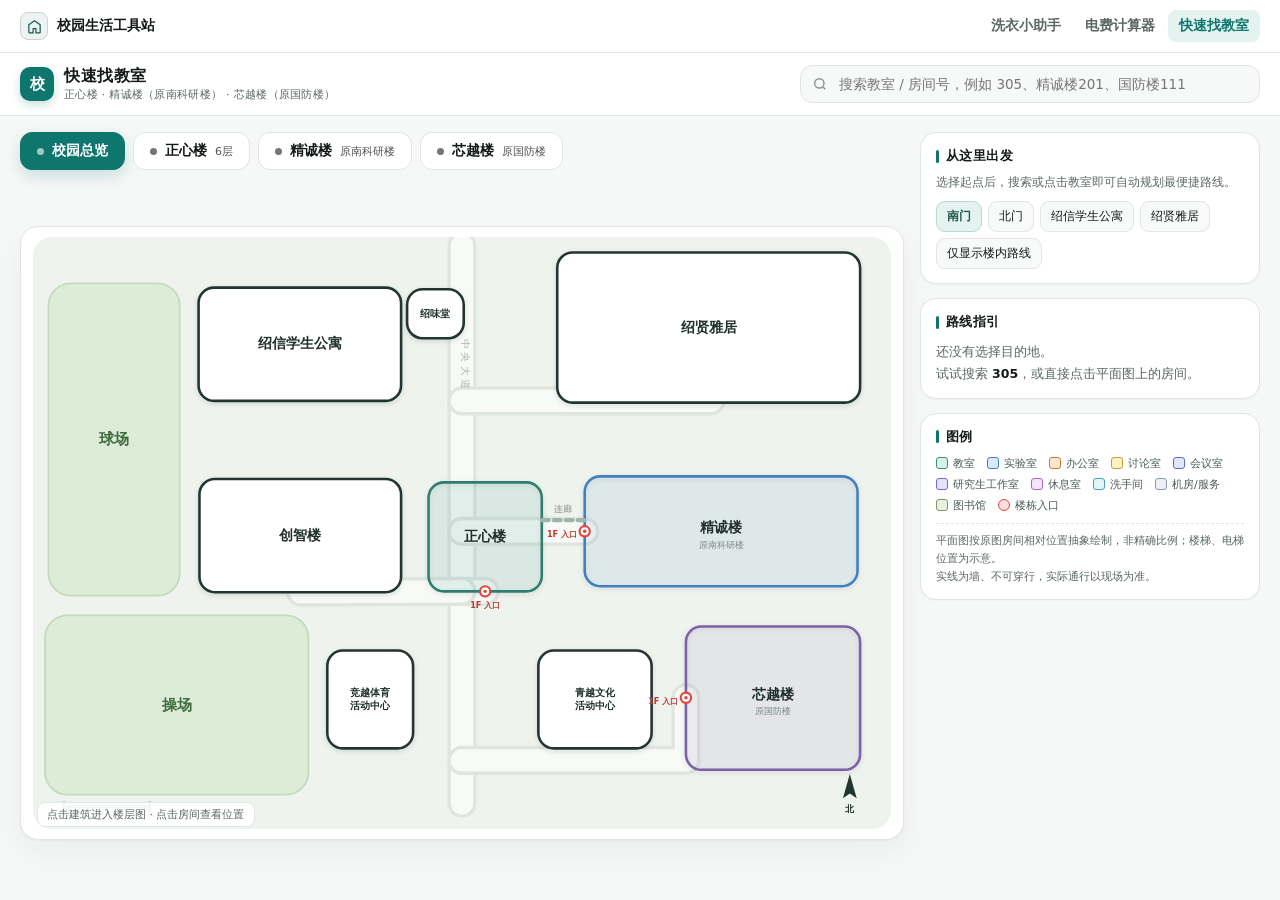
==== commit bc7f3850: "Update title and styles in findplace.html" ====
--- a/findplace.html
+++ b/findplace.html
@@ -3,22 +3,39 @@
 <head>
 <meta charset="UTF-8">
 <meta name="viewport" content="width=device-width, initial-scale=1">
-<title>校园教室导览 · 正心楼 / 精诚楼 / 芯越楼</title>
+<title>快速找教室 · 校园生活工具站</title>
 <style>
   :root{
-    --ink:#152523; --muted:#6b7c78; --line:#e3e9e6;
-    --accent:#2f7d6d; --accent-soft:#e6f2ee;
-    --bg:#f1f4f2; --card:#ffffff;
+    --ink:#141a17; --muted:#5b6762; --line:#e0e6e2;
+    --accent:#0f766e; --accent-soft:#e4f3ef;
+    --bg:#f6f8f7; --card:#ffffff;
     --route:#e2453c;
   }
   *{box-sizing:border-box;}
   html,body{margin:0;padding:0;}
   body{
     background:var(--bg); color:var(--ink);
-    font-family:"Microsoft YaHei","PingFang SC","Hiragino Sans GB",system-ui,-apple-system,sans-serif;
+    font-family:"Segoe UI","PingFang SC","Microsoft YaHei",system-ui,-apple-system,sans-serif;
     -webkit-font-smoothing:antialiased;
   }
-  header{
+  /* 与站点其它页面一致的顶栏 */
+  .sitebar{background:#fff;border-bottom:1px solid var(--line);}
+  .sitebar-inner{
+    max-width:1560px;margin:0 auto;padding:10px 20px;
+    display:flex;align-items:center;justify-content:space-between;gap:10px 20px;flex-wrap:wrap;
+  }
+  .sbrand{display:inline-flex;align-items:center;gap:9px;color:var(--ink);font-size:14px;font-weight:600;text-decoration:none;}
+  .sbrand-mark{
+    display:grid;place-items:center;width:28px;height:28px;flex:0 0 auto;
+    border:1px solid #c9d3ce;border-radius:8px;background:#eef3f1;color:#0a5a54;
+  }
+  .sbrand-mark svg{width:17px;height:17px;}
+  .snav{display:flex;flex-wrap:wrap;gap:2px;}
+  .snav a{padding:7px 11px;border-radius:8px;color:var(--muted);font-size:13.5px;font-weight:600;text-decoration:none;}
+  .snav a:hover{background:#eef3f1;color:var(--ink);}
+  .snav a[aria-current="page"]{background:var(--accent-soft);color:var(--accent);}
+
+  header.appbar{
     position:sticky; top:0; z-index:30;
     background:rgba(255,255,255,.92); backdrop-filter:blur(10px);
     border-bottom:1px solid var(--line);
@@ -31,17 +48,17 @@
   .logo{
     width:34px;height:34px;border-radius:10px;background:var(--accent);
     display:grid;place-items:center;color:#fff;font-weight:700;font-size:15px;
-    box-shadow:0 4px 10px rgba(47,125,109,.25);
+    box-shadow:0 4px 10px rgba(15,118,110,.22);
   }
   .brand h1{font-size:16px;margin:0;font-weight:700;letter-spacing:.5px;}
   .brand p{margin:0;font-size:11px;color:var(--muted);letter-spacing:.3px;}
-  .searchwrap{position:relative;flex:1;min-width:260px;max-width:460px;margin-left:auto;}
+  .searchwrap{position:relative;flex:1 1 260px;min-width:0;max-width:460px;margin-left:auto;}
   .searchwrap input{
     width:100%;padding:10px 14px 10px 38px;border-radius:12px;border:1px solid var(--line);
     background:#f7f9f8;font-size:13.5px;outline:none;font-family:inherit;color:var(--ink);
     transition:.18s;
   }
-  .searchwrap input:focus{background:#fff;border-color:var(--accent);box-shadow:0 0 0 3px rgba(47,125,109,.10);}
+  .searchwrap input:focus{background:#fff;border-color:var(--accent);box-shadow:0 0 0 3px rgba(15,118,110,.10);}
   .searchwrap svg{position:absolute;left:12px;top:50%;transform:translateY(-50%);opacity:.45;}
   .results{
     position:absolute;top:calc(100% + 6px);left:0;right:0;background:#fff;border:1px solid var(--line);
@@ -67,7 +84,7 @@
     display:flex;align-items:center;gap:8px;transition:.16s;font-weight:600;
   }
   .tab:hover{border-color:#c9d8d3;transform:translateY(-1px);}
-  .tab.active{background:var(--accent);border-color:var(--accent);color:#fff;box-shadow:0 6px 16px rgba(47,125,109,.22);}
+  .tab.active{background:var(--accent);border-color:var(--accent);color:#fff;box-shadow:0 6px 16px rgba(15,118,110,.20);}
   .tab .dot{width:7px;height:7px;border-radius:50%;background:currentColor;opacity:.6;}
   .tab em{font-style:normal;font-weight:400;font-size:11px;opacity:.75;}
 
@@ -78,7 +95,8 @@
     background:#fff;font-size:12.5px;cursor:pointer;font-family:inherit;color:var(--ink);font-weight:600;
   }
   .chip:hover{border-color:#c9d8d3;}
-  .chip.active{background:#152523;color:#fff;border-color:#152523;}
+  .chip.active{background:var(--ink);color:#fff;border-color:var(--ink);}
+  .chip.back{color:var(--accent);font-weight:700;}
   .chip.dim{opacity:.35;cursor:not-allowed;}
 
   .stage{
@@ -146,15 +164,46 @@
     .side .card{flex:1 1 300px;}
     .searchwrap{max-width:none;}
   }
+  @media (max-width:640px){
+    .sitebar-inner{padding:9px 14px;}
+    .snav a{padding:6px 8px;font-size:13px;}
+    .hdr{padding:10px 14px;gap:10px 12px;}
+    .brand{flex:1 1 100%;min-width:0;}
+    .brand h1{font-size:15px;}
+    .searchwrap{flex:1 1 100%;min-width:0;max-width:none;margin-left:0;}
+    .wrap{padding:12px 12px 32px;gap:12px;}
+    .stage{padding:8px;}
+    .tabs{gap:6px;}
+    .tab{padding:8px 12px;font-size:13px;}
+    .side{flex-direction:column;}
+    .side .card{flex:1 1 auto;}
+  }
 </style>
 </head>
 <body>
-<header>
+<header class="sitebar">
+  <div class="sitebar-inner">
+    <a class="sbrand" href="index.html" aria-label="校园生活工具站首页">
+      <span class="sbrand-mark" aria-hidden="true">
+        <svg viewBox="0 0 24 24" fill="none" stroke="currentColor" stroke-width="1.7" stroke-linecap="round" stroke-linejoin="round">
+          <path d="M4 9.5 12 4l8 5.5V20a1 1 0 0 1-1 1h-5v-6H10v6H5a1 1 0 0 1-1-1V9.5Z"></path>
+        </svg>
+      </span>
+      <span>校园生活工具站</span>
+    </a>
+    <nav class="snav" aria-label="主导航">
+      <a href="laundry.html">洗衣小助手</a>
+      <a href="power.html">电费计算器</a>
+      <a href="findplace.html" aria-current="page">快速找教室</a>
+    </nav>
+  </div>
+</header>
+<header class="appbar">
   <div class="hdr">
     <div class="brand">
       <div class="logo">校</div>
       <div>
-        <h1>校园教室导览</h1>
+        <h1>快速找教室</h1>
         <p>正心楼 · 精诚楼（原南科研楼） · 芯越楼（原国防楼）</p>
       </div>
     </div>
@@ -1440,6 +1489,11 @@
   el.innerHTML = '';
   if (S.view === 'campus') return;
   const b = BUILDINGS[S.view];
+  const back = document.createElement('button');
+  back.className = 'chip back';
+  back.textContent = '← 校园总览';
+  back.onclick = openCampus;
+  el.appendChild(back);
   const lbl = document.createElement('span');
   lbl.className = 'lbl';
   lbl.textContent = '楼层';
@@ -1495,9 +1549,31 @@
   S.floor = 0;
   S.selected = null;
   S.route = null;
+  try { history.pushState({ view:key }, '', '#' + key); } catch(e){}
   render();
   window.scrollTo({ top:0, behavior:'smooth' });
 }
+
+function openCampus(){
+  // 有历史记录时交给返回键处理，避免手机返回直接退出整站
+  if (history.state && history.state.view){
+    history.back();
+    return;
+  }
+  S.view = 'campus';
+  S.floor = 0;
+  render();
+  window.scrollTo({ top:0, behavior:'smooth' });
+}
+
+window.addEventListener('popstate', ()=>{
+  if (S.view !== 'campus'){
+    S.view = 'campus';
+    S.floor = 0;
+    render();
+    window.scrollTo({ top:0, behavior:'smooth' });
+  }
+});
 
 function selectRoom(bId, floorIdx, roomId){
   S.selected = { bId, floor: floorIdx, roomId };
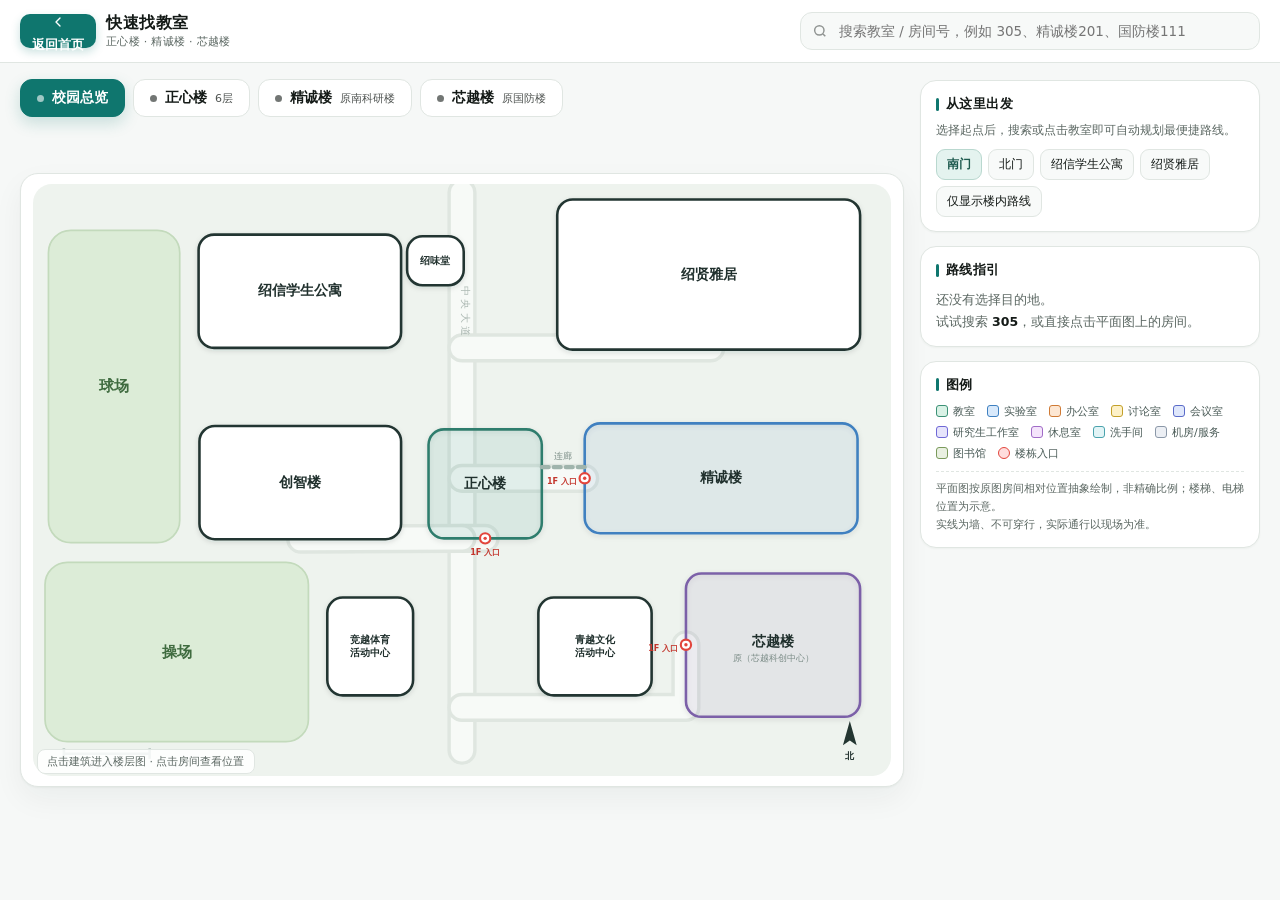
==== commit 95cba5a6: "Refactor header and update location data Updated header structure and styles for better layout. Modi" ====
--- a/findplace.html
+++ b/findplace.html
@@ -165,7 +165,7 @@
     .searchwrap{max-width:none;}
   }
   @media (max-width:640px){
-    .sitebar-inner{padding:9px 14px;}
+    .-inner{padding:9px 14px;}
     .snav a{padding:6px 8px;font-size:13px;}
     .hdr{padding:10px 14px;gap:10px 12px;}
     .brand{flex:1 1 100%;min-width:0;}
@@ -181,32 +181,22 @@
 </style>
 </head>
 <body>
-<header class="sitebar">
-  <div class="sitebar-inner">
-    <a class="sbrand" href="index.html" aria-label="校园生活工具站首页">
-      <span class="sbrand-mark" aria-hidden="true">
-        <svg viewBox="0 0 24 24" fill="none" stroke="currentColor" stroke-width="1.7" stroke-linecap="round" stroke-linejoin="round">
-          <path d="M4 9.5 12 4l8 5.5V20a1 1 0 0 1-1 1h-5v-6H10v6H5a1 1 0 0 1-1-1V9.5Z"></path>
-        </svg>
-      </span>
-      <span>校园生活工具站</span>
-    </a>
-    <nav class="snav" aria-label="主导航">
-      <a href="laundry.html">洗衣小助手</a>
-      <a href="power.html">电费计算器</a>
-      <a href="findplace.html" aria-current="page">快速找教室</a>
-    </nav>
-  </div>
-</header>
 <header class="appbar">
   <div class="hdr">
-    <div class="brand">
-      <div class="logo">校</div>
-      <div>
-        <h1>快速找教室</h1>
-        <p>正心楼 · 精诚楼（原南科研楼） · 芯越楼（原国防楼）</p>
-      </div>
-    </div>
+  <div class="brand">
+<a class="logo" href="index.html" title="返回首页" aria-label="返回首页"
+   style="width:auto;padding:0 12px;gap:6px;text-decoration:none;font-size:13px;font-weight:600;">
+<svg viewBox="0 0 24 24" fill="none" stroke="currentColor" stroke-width="2"
+     stroke-linecap="round" stroke-linejoin="round" style="width:16px;height:16px;flex:0 0 auto;">
+<path d="M15 18l-6-6 6-6"></path>
+</svg>
+<span>返回首页</span>
+</a>
+<div>
+<h1>快速找教室</h1>
+<p>正心楼 · 精诚楼 · 芯越楼</p>
+</div>
+</div>
     <div class="searchwrap">
       <svg width="16" height="16" viewBox="0 0 24 24" fill="none" stroke="currentColor" stroke-width="2.2">
         <circle cx="11" cy="11" r="7"></circle><path d="M20 20l-3.6-3.6"></path>
@@ -337,12 +327,12 @@
     { key:'shaowei', name:'绍味堂', kind:'food', x:436, y:61, w:66, h:57, label:'绍味堂', small:true },
     { key:'shaoxian', name:'绍贤雅居', kind:'dorm', x:611, y:18, w:353, h:175, label:'绍贤雅居', entrance:[790,193] },
     { key:'chuangzhi', name:'创智楼', kind:'teach', x:194, y:282, w:235, h:132, label:'创智楼', entrance:[312,414] },
-    { key:'jingcheng', name:'精诚楼', alias:'南科研楼', kind:'teach', x:643, y:279, w:318, h:128, label:'精诚楼', entrance:[643,343] },
+    { key:'jingcheng', name:'精诚楼', kind:'teach', x:643, y:279, w:318, h:128, label:'精诚楼', entrance:[643,343] },
     { key:'zhengxin', name:'正心楼', kind:'teach', x:461, y:286, w:132, h:127, label:'正心楼', entrance:[527,413] },
     { key:'caochang', name:'操场', kind:'ground', x:14, y:441, w:307, h:209, label:'操场' },
     { key:'jingyue', name:'竞越体育活动中心', kind:'sport', x:343, y:482, w:100, h:114, label:'竞越体育活动中心', small:true },
     { key:'qingyue', name:'青越文化活动中心', kind:'sport', x:589, y:482, w:132, h:114, label:'青越文化活动中心', small:true },
-    { key:'xinyue', name:'芯越楼', alias:'国防楼', kind:'teach', x:761, y:454, w:203, h:167, label:'芯越楼', entrance:[761,537] }
+    { key:'xinyue', name:'芯越楼', alias:'（芯越科创中心）', kind:'teach', x:761, y:454, w:203, h:167, label:'芯越楼', entrance:[761,537] }
   ],
   roads: [
     'M 500 10 L 500 660',
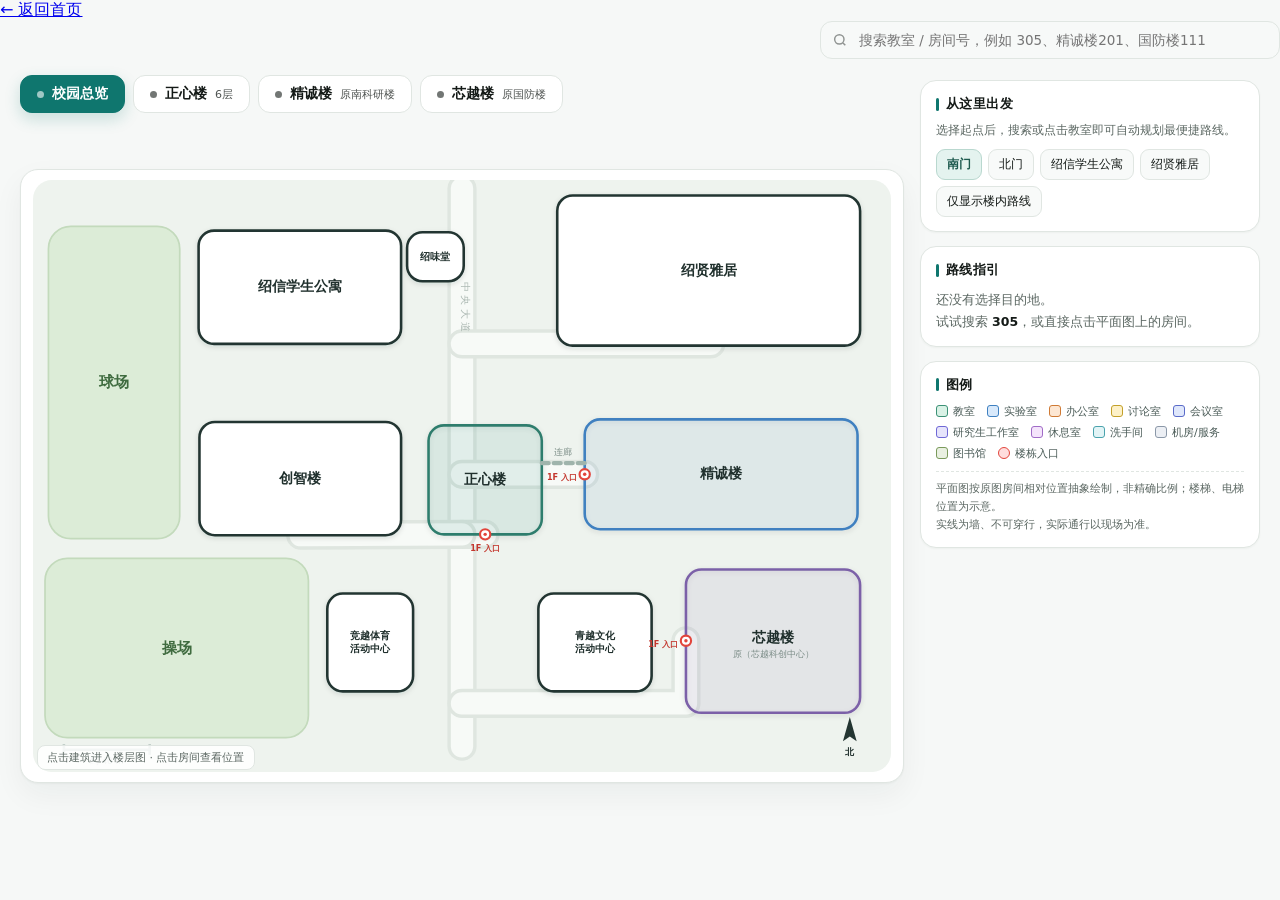
==== commit 00687204: "Refactor header structure in findplace.html" ====
--- a/findplace.html
+++ b/findplace.html
@@ -181,22 +181,10 @@
 </style>
 </head>
 <body>
-<header class="appbar">
-  <div class="hdr">
-  <div class="brand">
-<a class="logo" href="index.html" title="返回首页" aria-label="返回首页"
-   style="width:auto;padding:0 12px;gap:6px;text-decoration:none;font-size:13px;font-weight:600;">
-<svg viewBox="0 0 24 24" fill="none" stroke="currentColor" stroke-width="2"
-     stroke-linecap="round" stroke-linejoin="round" style="width:16px;height:16px;flex:0 0 auto;">
-<path d="M15 18l-6-6 6-6"></path>
-</svg>
-<span>返回首页</span>
-</a>
-<div>
-<h1>快速找教室</h1>
-<p>正心楼 · 精诚楼 · 芯越楼</p>
-</div>
-</div>
+  <header class="site-header">
+    <div class="header-inner">
+      <a class="brand" href="index.html">← 返回首页</a>
+    </div>
     <div class="searchwrap">
       <svg width="16" height="16" viewBox="0 0 24 24" fill="none" stroke="currentColor" stroke-width="2.2">
         <circle cx="11" cy="11" r="7"></circle><path d="M20 20l-3.6-3.6"></path>
@@ -204,7 +192,6 @@
       <input id="q" type="text" placeholder="搜索教室 / 房间号，例如 305、精诚楼201、国防楼111" autocomplete="off">
       <div class="results" id="results"></div>
     </div>
-  </div>
 </header>
 
 <div class="wrap">
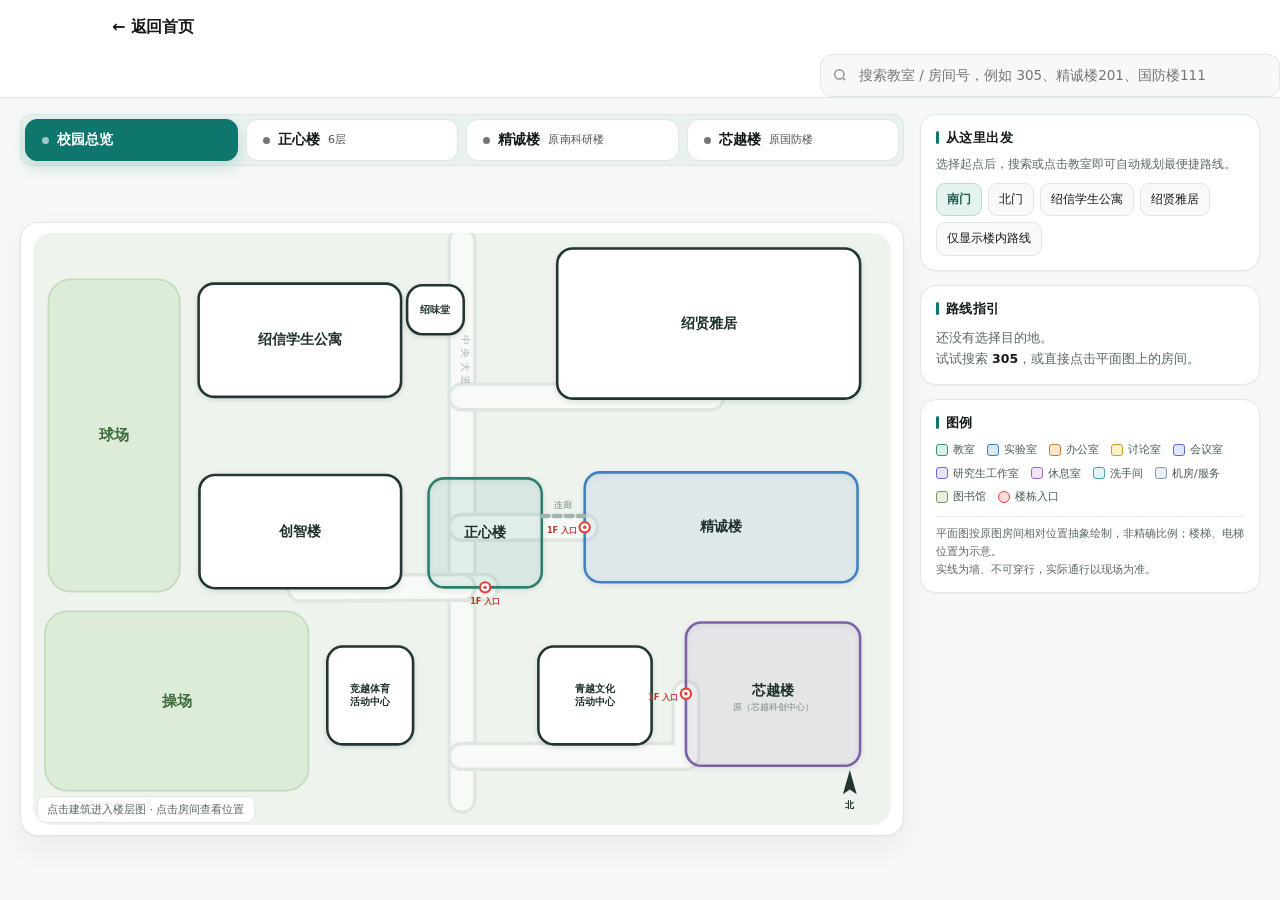
==== commit 257720c1: "Add stylesheet link to findplace.html" ====
--- a/findplace.html
+++ b/findplace.html
@@ -4,6 +4,7 @@
 <meta charset="UTF-8">
 <meta name="viewport" content="width=device-width, initial-scale=1">
 <title>快速找教室 · 校园生活工具站</title>
+<link rel="stylesheet" href="css/style.css">
 <style>
   :root{
     --ink:#141a17; --muted:#5b6762; --line:#e0e6e2;
--- a/css/style.css
+++ b/css/style.css
@@ -0,0 +1,1662 @@
+/* ==========================================================================
+   校园生活工具站 · 首版样式
+   设计方向：modern-product（近白底、细边框、单一主色、克制留白）
+   ========================================================================== */
+
+:root {
+  --bg: #f6f8f7;
+  --surface: #ffffff;
+  --surface-soft: #eef3f1;
+  --fg: #141a17;
+  --muted: #5b6762;
+  --border: #e0e6e2;
+  --border-strong: #c9d3ce;
+  --accent: #0f766e;
+  --accent-soft: #e4f3ef;
+  --accent-strong: #0a5a54;
+  --danger: #b3261e;
+  --danger-soft: #fdeceb;
+  --warn: #8a5a00;
+  --warn-soft: #fff6e0;
+  --success: #176b3a;
+  --success-soft: #e8f5ec;
+
+  --radius: 14px;
+  --radius-sm: 9px;
+  --shadow: 0 1px 2px rgba(20, 26, 23, 0.04), 0 8px 24px rgba(20, 26, 23, 0.04);
+
+  --font-display: "Segoe UI Variable Display", "Segoe UI", "PingFang SC", "Microsoft YaHei", system-ui, sans-serif;
+  --font-body: "Segoe UI Variable Text", "Segoe UI", "PingFang SC", "Microsoft YaHei", system-ui, sans-serif;
+  --font-mono: "Cascadia Code", "SFMono-Regular", Consolas, monospace;
+  --max: 1120px;
+}
+
+*,
+*::before,
+*::after {
+  box-sizing: border-box;
+}
+
+html {
+  scroll-behavior: smooth;
+}
+
+body {
+  margin: 0;
+  background: var(--bg);
+  color: var(--fg);
+  font-family: var(--font-body);
+  font-size: 16px;
+  line-height: 1.6;
+  -webkit-font-smoothing: antialiased;
+  text-rendering: optimizeLegibility;
+}
+
+h1,
+h2,
+h3,
+p {
+  margin-top: 0;
+}
+
+h1 {
+  margin-bottom: 18px;
+  font-family: var(--font-display);
+  font-size: clamp(2rem, 5vw, 3.4rem);
+  font-weight: 650;
+  line-height: 1.12;
+  letter-spacing: -0.025em;
+}
+
+h2 {
+  margin-bottom: 12px;
+  font-family: var(--font-display);
+  font-size: clamp(1.4rem, 2.6vw, 1.9rem);
+  font-weight: 620;
+  line-height: 1.2;
+  letter-spacing: -0.015em;
+}
+
+h3 {
+  margin-bottom: 8px;
+  font-size: 1.1rem;
+  font-weight: 600;
+  line-height: 1.35;
+  letter-spacing: -0.005em;
+}
+
+a {
+  color: var(--accent-strong);
+  text-decoration: none;
+  text-underline-offset: 3px;
+}
+
+a:hover {
+  text-decoration: underline;
+}
+
+img,
+svg {
+  display: block;
+  max-width: 100%;
+}
+
+button,
+input,
+select {
+  font: inherit;
+}
+
+:focus-visible {
+  outline: 3px solid var(--accent);
+  outline-offset: 2px;
+}
+
+::selection {
+  background: var(--accent-soft);
+  color: var(--fg);
+}
+
+/* ---------- 通用布局 ---------- */
+
+.page {
+  width: 100%;
+  max-width: var(--max);
+  margin: 0 auto;
+  padding: clamp(24px, 5vw, 56px) clamp(16px, 4vw, 32px) 64px;
+}
+
+.page-narrow {
+  max-width: 880px;
+}
+
+.eyebrow {
+  margin: 0 0 14px;
+  font-family: var(--font-mono);
+  font-size: 12px;
+  letter-spacing: 0.12em;
+  text-transform: uppercase;
+  color: var(--muted);
+}
+
+.lede {
+  max-width: 62ch;
+  margin-bottom: 0;
+  color: var(--muted);
+  font-size: clamp(1rem, 1.5vw, 1.12rem);
+  line-height: 1.65;
+}
+
+.muted {
+  color: var(--muted);
+}
+
+.error-text {
+  min-height: 22px;
+  margin: 8px 0 0;
+  color: var(--danger);
+  font-size: 13.5px;
+}
+
+.sr-only {
+  position: absolute;
+  width: 1px;
+  height: 1px;
+  padding: 0;
+  margin: -1px;
+  overflow: hidden;
+  clip: rect(0, 0, 0, 0);
+  white-space: nowrap;
+  border: 0;
+}
+
+.skip-link {
+  position: absolute;
+  top: -56px;
+  left: 12px;
+  z-index: 30;
+  padding: 9px 14px;
+  border-radius: 8px;
+  background: var(--fg);
+  color: var(--surface);
+  font-size: 14px;
+}
+
+.skip-link:focus {
+  top: 12px;
+  text-decoration: none;
+}
+
+/* ---------- 页头 / 页脚 ---------- */
+
+.site-header {
+  position: relative;
+  z-index: 10;
+  border-bottom: 1px solid var(--border);
+  background: var(--surface);
+}
+
+.header-inner {
+  display: flex;
+  flex-wrap: wrap;
+  align-items: center;
+  justify-content: space-between;
+  gap: 12px 20px;
+  width: 100%;
+  max-width: var(--max);
+  margin: 0 auto;
+  padding: 14px clamp(16px, 4vw, 32px);
+}
+
+.brand {
+  display: inline-flex;
+  align-items: center;
+  gap: 10px;
+  color: var(--fg);
+  font-weight: 600;
+  letter-spacing: -0.01em;
+}
+
+.brand:hover {
+  text-decoration: none;
+}
+
+.brand-mark {
+  display: grid;
+  place-items: center;
+  width: 30px;
+  height: 30px;
+  border: 1px solid var(--border-strong);
+  border-radius: 9px;
+  background: var(--surface-soft);
+  color: var(--accent-strong);
+}
+
+.brand-mark svg {
+  width: 18px;
+  height: 18px;
+}
+
+.site-nav {
+  display: flex;
+  flex-wrap: wrap;
+  gap: 4px;
+}
+
+.site-nav a {
+  padding: 8px 12px;
+  border-radius: 8px;
+  color: var(--muted);
+  font-size: 14px;
+  font-weight: 550;
+  letter-spacing: 0.02em;
+}
+
+.site-nav a:hover {
+  background: var(--surface-soft);
+  color: var(--fg);
+  text-decoration: none;
+}
+
+.site-nav a[aria-current="page"] {
+  background: var(--accent-soft);
+  color: var(--accent-strong);
+}
+
+.site-footer {
+  margin-top: 48px;
+  border-top: 1px solid var(--border);
+  background: var(--surface);
+}
+
+.footer-inner {
+  display: flex;
+  flex-wrap: wrap;
+  align-items: center;
+  justify-content: space-between;
+  gap: 8px 24px;
+  width: 100%;
+  max-width: var(--max);
+  margin: 0 auto;
+  padding: 20px clamp(16px, 4vw, 32px);
+  color: var(--muted);
+  font-size: 12.5px;
+}
+
+.footer-inner p {
+  margin: 0;
+}
+
+/* ---------- 首页 ---------- */
+
+.home-hero {
+  display: flex;
+  flex-direction: column;
+  justify-content: center;
+  min-height: 50vh;
+  padding: clamp(40px, 7vw, 76px) 0;
+  border-bottom: 1px solid var(--border);
+}
+
+.home-hero h1 {
+  max-width: 18ch;
+}
+
+.hero-meta {
+  display: flex;
+  flex-wrap: wrap;
+  gap: 12px 28px;
+  margin-top: 30px;
+  padding-top: 18px;
+  border-top: 1px solid var(--border);
+  color: var(--muted);
+  font-size: 14px;
+}
+
+.hero-meta span {
+  display: inline-flex;
+  align-items: baseline;
+  gap: 8px;
+}
+
+.hero-meta b {
+  color: var(--fg);
+  font-weight: 600;
+  font-variant-numeric: tabular-nums;
+}
+
+.home-modules {
+  padding: clamp(32px, 6vw, 56px) 0 0;
+}
+
+.section-head {
+  display: flex;
+  flex-wrap: wrap;
+  align-items: baseline;
+  justify-content: space-between;
+  gap: 8px 16px;
+  margin-bottom: 20px;
+}
+
+.section-head h2 {
+  margin: 0;
+}
+
+.section-head p {
+  margin: 0;
+  color: var(--muted);
+  font-size: 13.5px;
+}
+
+.module-grid {
+  display: grid;
+  grid-template-columns: repeat(3, minmax(0, 1fr));
+  gap: 16px;
+}
+
+.module-card {
+  display: flex;
+  flex-direction: column;
+  min-height: 224px;
+  padding: 22px;
+  border: 1px solid var(--border);
+  border-radius: var(--radius);
+  background: var(--surface);
+  color: var(--fg);
+  transition: transform 0.15s ease, border-color 0.15s ease, box-shadow 0.15s ease;
+}
+
+.module-card:hover {
+  border-color: var(--border-strong);
+  box-shadow: var(--shadow);
+  text-decoration: none;
+  transform: translateY(-2px);
+}
+
+.module-index {
+  color: var(--muted);
+  font-family: var(--font-mono);
+  font-size: 12px;
+  letter-spacing: 0.08em;
+}
+
+.module-card h3 {
+  margin-top: 18px;
+  font-family: var(--font-display);
+  font-size: 1.25rem;
+}
+
+.module-card p {
+  margin-bottom: auto;
+  color: var(--muted);
+  font-size: 14.5px;
+}
+
+.module-cta {
+  display: inline-flex;
+  align-items: center;
+  gap: 8px;
+  margin-top: 22px;
+  color: var(--accent-strong);
+  font-size: 14px;
+  font-weight: 600;
+  letter-spacing: 0.02em;
+}
+
+/* ---------- 子页面标题区 ---------- */
+
+.page-head {
+  display: flex;
+  flex-direction: column;
+  justify-content: center;
+  min-height: 33vh;
+  margin-bottom: 28px;
+  padding: clamp(28px, 5vw, 48px) 0 28px;
+  border-bottom: 1px solid var(--border);
+}
+
+.page-head.is-compact {
+  min-height: 0;
+  margin-bottom: 20px;
+  padding: 8px 0 20px;
+}
+
+.page-head h1 {
+  max-width: 20ch;
+  font-size: clamp(1.9rem, 4vw, 2.9rem);
+}
+
+/* ---------- 洗衣入口 ---------- */
+
+.path-grid {
+  display: grid;
+  grid-template-columns: repeat(2, minmax(0, 1fr));
+  gap: 16px;
+}
+
+.path-card {
+  display: flex;
+  flex-direction: column;
+  min-height: 268px;
+  padding: 24px;
+  border: 1px solid var(--border);
+  border-radius: var(--radius);
+  background: var(--surface);
+  color: var(--fg);
+  transition: transform 0.15s ease, border-color 0.15s ease, box-shadow 0.15s ease;
+}
+
+.path-card:hover {
+  border-color: var(--border-strong);
+  box-shadow: var(--shadow);
+  text-decoration: none;
+  transform: translateY(-2px);
+}
+
+.path-kicker {
+  color: var(--muted);
+  font-family: var(--font-mono);
+  font-size: 12px;
+  letter-spacing: 0.08em;
+}
+
+.path-card h2 {
+  margin-top: 14px;
+}
+
+.path-card p {
+  color: var(--muted);
+  font-size: 15px;
+}
+
+.symbol-preview {
+  display: flex;
+  gap: 10px;
+  margin-top: auto;
+  padding-top: 20px;
+}
+
+.symbol-preview svg {
+  width: 46px;
+  height: 46px;
+  padding: 7px;
+  border: 1px solid var(--border);
+  border-radius: 10px;
+  color: var(--fg);
+}
+
+.path-cta {
+  margin-top: auto;
+  padding-top: 20px;
+  color: var(--accent-strong);
+  font-size: 14px;
+  font-weight: 600;
+  letter-spacing: 0.02em;
+}
+
+/* ---------- 卡片 / 面板 ---------- */
+
+.panel {
+  padding: clamp(18px, 3vw, 26px);
+  border: 1px solid var(--border);
+  border-radius: var(--radius);
+  background: var(--surface);
+}
+
+.panel + .panel {
+  margin-top: 16px;
+}
+
+.panel-head {
+  display: flex;
+  flex-wrap: wrap;
+  align-items: flex-start;
+  justify-content: space-between;
+  gap: 10px 18px;
+  margin-bottom: 18px;
+}
+
+.panel-head h2 {
+  margin: 0;
+  font-size: 1.2rem;
+}
+
+.panel-head p {
+  max-width: 60ch;
+  margin: 0;
+  color: var(--muted);
+  font-size: 14px;
+}
+
+/* ---------- 水洗标选择 ---------- */
+
+.selection-bar {
+  display: flex;
+  flex-wrap: wrap;
+  align-items: center;
+  justify-content: space-between;
+  gap: 10px 16px;
+  margin-bottom: 18px;
+  padding: 14px 18px;
+  border: 1px solid var(--border);
+  border-radius: var(--radius-sm);
+  background: var(--surface-soft);
+  color: var(--muted);
+  font-size: 14px;
+}
+
+.selection-bar strong {
+  color: var(--fg);
+  font-variant-numeric: tabular-nums;
+}
+
+.symbol-groups {
+  display: grid;
+  gap: 14px;
+}
+
+.symbol-group {
+  padding: 18px;
+  border: 1px solid var(--border);
+  border-radius: var(--radius);
+  background: var(--surface);
+}
+
+.symbol-group-head {
+  display: flex;
+  flex-wrap: wrap;
+  align-items: baseline;
+  gap: 6px 12px;
+  margin-bottom: 14px;
+}
+
+.symbol-group-head h2 {
+  margin: 0;
+  font-size: 1.05rem;
+}
+
+.symbol-group-head span {
+  color: var(--muted);
+  font-size: 13px;
+}
+
+.symbol-options {
+  display: flex;
+  flex-wrap: wrap;
+  gap: 10px;
+}
+
+.symbol-option {
+  display: flex;
+  flex-direction: column;
+  align-items: center;
+  gap: 8px;
+  width: 106px;
+  padding: 12px 8px;
+  border: 1px solid var(--border);
+  border-radius: 11px;
+  background: var(--surface);
+  color: var(--fg);
+  cursor: pointer;
+  font-size: 12.5px;
+  line-height: 1.35;
+  text-align: center;
+  transition: border-color 0.15s ease, background 0.15s ease;
+}
+
+.symbol-option:hover {
+  border-color: var(--border-strong);
+  background: var(--surface-soft);
+}
+
+.symbol-option[aria-pressed="true"] {
+  border-color: var(--accent);
+  background: var(--accent-soft);
+  box-shadow: inset 0 0 0 1px var(--accent);
+}
+
+.symbol-svg {
+  width: 42px;
+  height: 42px;
+  color: var(--fg);
+}
+
+.symbol-option[aria-pressed="true"] .symbol-svg {
+  color: var(--accent-strong);
+}
+
+/* ---------- 表单 ---------- */
+
+.form-actions {
+  display: flex;
+  flex-wrap: wrap;
+  align-items: center;
+  gap: 12px;
+  margin-top: 22px;
+}
+
+.btn {
+  display: inline-flex;
+  align-items: center;
+  justify-content: center;
+  gap: 8px;
+  min-height: 44px;
+  padding: 10px 20px;
+  border: 1px solid transparent;
+  border-radius: 10px;
+  background: var(--accent);
+  color: var(--surface);
+  cursor: pointer;
+  font-size: 15px;
+  font-weight: 600;
+  letter-spacing: 0.02em;
+  transition: background 0.15s ease, transform 0.1s ease;
+}
+
+.btn:hover {
+  background: var(--accent-strong);
+  text-decoration: none;
+}
+
+.btn:active {
+  transform: translateY(1px);
+}
+
+.btn-secondary {
+  border-color: var(--border-strong);
+  background: var(--surface);
+  color: var(--fg);
+}
+
+.btn-secondary:hover {
+  background: var(--surface-soft);
+}
+
+.btn-ghost {
+  padding-inline: 12px;
+  background: transparent;
+  color: var(--muted);
+}
+
+.btn-ghost:hover {
+  background: var(--surface-soft);
+  color: var(--fg);
+}
+
+.field {
+  display: flex;
+  flex-direction: column;
+  gap: 6px;
+  min-width: 0;
+}
+
+.field label,
+.field-label {
+  color: var(--fg);
+  font-size: 13.5px;
+  font-weight: 600;
+  letter-spacing: 0.01em;
+}
+
+.field-hint {
+  color: var(--muted);
+  font-size: 12.5px;
+}
+
+.input,
+.select {
+  width: 100%;
+  min-height: 44px;
+  padding: 10px 12px;
+  border: 1px solid var(--border-strong);
+  border-radius: 9px;
+  background: var(--surface);
+  color: var(--fg);
+  font-size: 15px;
+}
+
+.input:focus,
+.select:focus {
+  border-color: var(--accent);
+  outline: 3px solid var(--accent);
+  outline-offset: 1px;
+}
+
+.input[aria-invalid="true"],
+.select[aria-invalid="true"] {
+  border-color: var(--danger);
+}
+
+.field-row {
+  display: grid;
+  grid-template-columns: repeat(2, minmax(0, 1fr));
+  gap: 14px;
+}
+
+.form-stack {
+  display: grid;
+  gap: 16px;
+}
+
+/* ---------- 问卷 ---------- */
+
+.quiz-form {
+  display: grid;
+  gap: 14px;
+}
+
+.question {
+  min-width: 0;
+  margin: 0;
+  padding: 20px;
+  border: 1px solid var(--border);
+  border-radius: var(--radius);
+  background: var(--surface);
+}
+
+.question legend {
+  padding: 0;
+  font-size: 1.05rem;
+  font-weight: 600;
+  line-height: 1.4;
+}
+
+.question.has-error {
+  border-color: var(--danger);
+}
+
+.q-index {
+  margin-right: 8px;
+  color: var(--muted);
+  font-family: var(--font-mono);
+  font-size: 12px;
+  letter-spacing: 0.08em;
+}
+
+.q-hint {
+  margin: 6px 0 14px;
+  color: var(--muted);
+  font-size: 13px;
+}
+
+.option-grid {
+  display: grid;
+  grid-template-columns: repeat(auto-fit, minmax(170px, 1fr));
+  gap: 8px;
+}
+
+.option {
+  position: relative;
+  display: flex;
+  align-items: center;
+  min-height: 46px;
+  padding: 10px 14px;
+  border: 1px solid var(--border);
+  border-radius: 10px;
+  background: var(--surface);
+  cursor: pointer;
+  font-size: 14.5px;
+  transition: border-color 0.15s ease, background 0.15s ease;
+}
+
+.option:hover {
+  background: var(--surface-soft);
+}
+
+.option input {
+  position: absolute;
+  width: 1px;
+  height: 1px;
+  opacity: 0;
+}
+
+.option:has(input:checked),
+.option.is-selected {
+  border-color: var(--accent);
+  background: var(--accent-soft);
+  box-shadow: inset 0 0 0 1px var(--accent);
+}
+
+.option:has(input:focus-visible),
+.option.is-focused {
+  outline: 3px solid var(--accent);
+  outline-offset: 2px;
+}
+
+.progress {
+  display: flex;
+  flex-wrap: wrap;
+  align-items: center;
+  gap: 10px 14px;
+  margin-bottom: 18px;
+  color: var(--muted);
+  font-size: 14px;
+}
+
+.progress-bar {
+  flex: 1 1 160px;
+  height: 6px;
+  overflow: hidden;
+  border: 1px solid var(--border);
+  border-radius: 999px;
+  background: var(--surface-soft);
+}
+
+.progress-bar span {
+  display: block;
+  width: 0;
+  height: 100%;
+  background: var(--accent);
+  transition: width 0.2s ease;
+}
+
+/* ---------- 电费计算器 ---------- */
+
+.calc-panel {
+  max-width: 780px;
+}
+
+.tabs {
+  display: flex;
+  gap: 4px;
+  margin-bottom: 20px;
+  padding: 4px;
+  border: 1px solid var(--border);
+  border-radius: 11px;
+  background: var(--surface-soft);
+}
+
+.tab {
+  flex: 1;
+  min-height: 42px;
+  padding: 8px 12px;
+  border: 0;
+  border-radius: 8px;
+  background: transparent;
+  color: var(--muted);
+  cursor: pointer;
+  font-size: 14.5px;
+  font-weight: 600;
+  letter-spacing: 0.01em;
+}
+
+.tab:hover {
+  color: var(--fg);
+}
+
+.tab[aria-selected="true"] {
+  background: var(--surface);
+  color: var(--fg);
+  box-shadow: 0 1px 2px rgba(20, 26, 23, 0.06);
+}
+
+.inline-note {
+  display: flex;
+  flex-wrap: wrap;
+  align-items: center;
+  gap: 8px 14px;
+  padding: 10px 12px;
+  border: 1px solid var(--border);
+  border-radius: 9px;
+  background: var(--surface-soft);
+  color: var(--muted);
+  font-size: 13px;
+}
+
+.badge {
+  display: inline-flex;
+  align-items: center;
+  min-height: 24px;
+  padding: 2px 9px;
+  border: 1px solid var(--border-strong);
+  border-radius: 999px;
+  background: var(--surface);
+  color: var(--muted);
+  font-size: 12px;
+  font-weight: 600;
+  letter-spacing: 0.02em;
+}
+
+.badge.is-warn {
+  border-color: currentColor;
+  background: var(--warn-soft);
+  color: var(--warn);
+}
+
+.badge.is-danger {
+  border-color: currentColor;
+  background: var(--danger-soft);
+  color: var(--danger);
+}
+
+.result {
+  margin-top: 18px;
+}
+
+.result[hidden] {
+  display: none;
+}
+
+.result-card {
+  padding: clamp(20px, 3vw, 28px);
+  border: 1px solid var(--border);
+  border-radius: var(--radius);
+  background: var(--surface);
+}
+
+.result-head {
+  display: flex;
+  flex-wrap: wrap;
+  align-items: flex-end;
+  justify-content: space-between;
+  gap: 14px;
+  margin-bottom: 18px;
+  padding-bottom: 18px;
+  border-bottom: 1px solid var(--border);
+}
+
+.result-label {
+  margin: 0;
+  color: var(--muted);
+  font-size: 13px;
+  letter-spacing: 0.02em;
+}
+
+.result-number {
+  margin: 4px 0 0;
+  font-family: var(--font-display);
+  font-size: clamp(2rem, 5vw, 2.8rem);
+  font-weight: 650;
+  line-height: 1.05;
+  letter-spacing: -0.02em;
+  font-variant-numeric: tabular-nums;
+}
+
+.result-number small {
+  font-size: 1rem;
+  font-weight: 600;
+  letter-spacing: 0;
+}
+
+.result-sub {
+  max-width: 30ch;
+  margin: 0;
+  color: var(--muted);
+  font-size: 13px;
+}
+
+.stat-grid {
+  display: grid;
+  grid-template-columns: repeat(3, minmax(0, 1fr));
+  gap: 10px;
+  margin-bottom: 18px;
+}
+
+.stat {
+  min-width: 0;
+  padding: 14px;
+  border: 1px solid var(--border);
+  border-radius: 10px;
+  background: var(--surface-soft);
+}
+
+.stat span {
+  display: block;
+  color: var(--muted);
+  font-size: 12.5px;
+}
+
+.stat strong {
+  display: block;
+  margin-top: 4px;
+  font-size: 1.18rem;
+  font-weight: 600;
+  letter-spacing: -0.01em;
+  font-variant-numeric: tabular-nums;
+}
+
+.stat em {
+  display: block;
+  margin-top: 2px;
+  color: var(--muted);
+  font-size: 12.5px;
+  font-style: normal;
+  font-variant-numeric: tabular-nums;
+}
+
+.detail-table {
+  width: 100%;
+  border-collapse: collapse;
+  font-size: 14px;
+}
+
+.detail-table th,
+.detail-table td {
+  padding: 10px 0;
+  border-bottom: 1px solid var(--border);
+  text-align: left;
+  vertical-align: top;
+}
+
+.detail-table th {
+  width: 46%;
+  color: var(--muted);
+  font-weight: 500;
+}
+
+.detail-table td {
+  text-align: right;
+  font-variant-numeric: tabular-nums;
+}
+
+.detail-table tr:last-child th,
+.detail-table tr:last-child td {
+  border-bottom: 0;
+}
+
+/* ---------- 提示框 ---------- */
+
+.callout {
+  display: flex;
+  gap: 12px;
+  margin-top: 14px;
+  padding: 14px 16px;
+  border: 1px solid var(--border-strong);
+  border-radius: 10px;
+  background: var(--surface-soft);
+  font-size: 14px;
+  line-height: 1.55;
+}
+
+.callout p {
+  margin: 0;
+}
+
+.callout strong {
+  display: block;
+  margin-bottom: 2px;
+}
+
+.callout-mark {
+  display: grid;
+  flex: 0 0 auto;
+  place-items: center;
+  width: 26px;
+  height: 26px;
+  border: 1px solid currentColor;
+  border-radius: 50%;
+  font-family: var(--font-mono);
+  font-size: 12px;
+  font-weight: 700;
+}
+
+.callout-danger {
+  border-color: var(--danger);
+  background: var(--danger-soft);
+  color: var(--danger);
+}
+
+.callout-warn {
+  border-color: var(--warn);
+  background: var(--warn-soft);
+  color: var(--warn);
+}
+
+.callout-info {
+  color: var(--fg);
+}
+
+/* ---------- 说明区 ---------- */
+
+.explain-grid {
+  display: grid;
+  grid-template-columns: repeat(3, minmax(0, 1fr));
+  gap: 14px;
+  margin-top: 28px;
+}
+
+.explain {
+  padding: 18px;
+  border: 1px solid var(--border);
+  border-radius: var(--radius);
+  background: var(--surface);
+}
+
+.explain h2 {
+  margin-bottom: 8px;
+  font-size: 1rem;
+}
+
+.explain p,
+.explain li {
+  color: var(--muted);
+  font-size: 13.5px;
+}
+
+.explain ul {
+  margin: 0;
+  padding-left: 18px;
+}
+
+.explain li + li {
+  margin-top: 5px;
+}
+
+.formula {
+  margin: 0 0 10px;
+  padding: 10px 12px;
+  overflow-wrap: anywhere;
+  border: 1px solid var(--border);
+  border-radius: 8px;
+  background: var(--surface-soft);
+  color: var(--fg);
+  font-family: var(--font-mono);
+  font-size: 12.5px;
+  line-height: 1.7;
+}
+
+/* ---------- 结果页 ---------- */
+
+.result-summary {
+  display: flex;
+  flex-wrap: wrap;
+  align-items: center;
+  justify-content: space-between;
+  gap: 12px 20px;
+  margin-bottom: 18px;
+}
+
+.result-summary h1 {
+  margin: 0;
+  font-size: clamp(1.7rem, 3.6vw, 2.4rem);
+}
+
+.result-summary p {
+  margin: 0;
+  color: var(--muted);
+  font-size: 14px;
+}
+
+.advice-grid {
+  display: grid;
+  grid-template-columns: repeat(2, minmax(0, 1fr));
+  gap: 14px;
+}
+
+.advice-card {
+  min-width: 0;
+  padding: 18px;
+  border: 1px solid var(--border);
+  border-radius: var(--radius);
+  background: var(--surface);
+}
+
+.advice-card h2 {
+  margin-bottom: 10px;
+  font-size: 1rem;
+}
+
+.advice-card ul {
+  margin: 0;
+  padding-left: 18px;
+  font-size: 14px;
+}
+
+.advice-card li + li {
+  margin-top: 6px;
+}
+
+.advice-choice {
+  display: inline-block;
+  margin-bottom: 8px;
+  color: var(--muted);
+  font-family: var(--font-mono);
+  font-size: 12px;
+  letter-spacing: 0.04em;
+}
+
+.basis {
+  margin-top: 18px;
+  padding: 18px;
+  border: 1px solid var(--border);
+  border-radius: var(--radius);
+  background: var(--surface);
+}
+
+.basis h2 {
+  margin-bottom: 10px;
+  font-size: 1rem;
+}
+
+.basis ul {
+  display: flex;
+  flex-wrap: wrap;
+  gap: 8px 10px;
+  margin: 0;
+  padding: 0;
+  list-style: none;
+}
+
+.basis li {
+  padding: 4px 10px;
+  border: 1px solid var(--border);
+  border-radius: 999px;
+  background: var(--surface-soft);
+  color: var(--muted);
+  font-size: 12.5px;
+}
+
+.empty-state {
+  padding: 40px 24px;
+  border: 1px dashed var(--border-strong);
+  border-radius: var(--radius);
+  background: var(--surface);
+  text-align: center;
+}
+
+.empty-state h1,
+.empty-state h2 {
+  font-size: 1.4rem;
+}
+
+.empty-state p {
+  max-width: 46ch;
+  margin: 0 auto 18px;
+  color: var(--muted);
+}
+
+/* ---------- 找教室 ---------- */
+
+.search-panel {
+  max-width: 760px;
+}
+
+.examples {
+  display: flex;
+  flex-wrap: wrap;
+  gap: 8px;
+  margin-top: 12px;
+}
+
+.chip {
+  min-height: 34px;
+  padding: 6px 12px;
+  border: 1px solid var(--border-strong);
+  border-radius: 999px;
+  background: var(--surface);
+  color: var(--muted);
+  cursor: pointer;
+  font-size: 13px;
+}
+
+.chip:hover {
+  background: var(--surface-soft);
+  color: var(--fg);
+}
+
+.building-list {
+  display: grid;
+  grid-template-columns: repeat(auto-fit, minmax(190px, 1fr));
+  gap: 10px;
+  margin-top: 18px;
+}
+
+.building-item {
+  padding: 14px;
+  border: 1px solid var(--border);
+  border-radius: 10px;
+  background: var(--surface);
+}
+
+.building-item h3 {
+  margin: 0 0 4px;
+  font-size: 14.5px;
+}
+
+.building-item p {
+  margin: 0;
+  color: var(--muted);
+  font-size: 12.5px;
+}
+
+.map-layout {
+  display: grid;
+  grid-template-columns: minmax(0, 1.15fr) minmax(0, 1fr);
+  gap: 16px;
+  align-items: start;
+}
+
+.map-card {
+  min-width: 0;
+  padding: 16px;
+  border: 1px solid var(--border);
+  border-radius: var(--radius);
+  background: var(--surface);
+}
+
+.map-card-head {
+  display: flex;
+  flex-wrap: wrap;
+  align-items: baseline;
+  justify-content: space-between;
+  gap: 4px 12px;
+  margin-bottom: 12px;
+}
+
+.map-card-head h2 {
+  margin: 0;
+  font-size: 1rem;
+}
+
+.map-card-head span {
+  color: var(--muted);
+  font-size: 12.5px;
+}
+
+.map-svg {
+  width: 100%;
+  height: auto;
+  border: 1px solid var(--border);
+  border-radius: 10px;
+  background: var(--surface-soft);
+}
+
+.map-svg text {
+  font-family: var(--font-body);
+}
+
+.map-road {
+  stroke: var(--border-strong);
+  stroke-linecap: round;
+  stroke-width: 7;
+}
+
+.map-road-center {
+  stroke: var(--surface);
+  stroke-dasharray: 6 8;
+  stroke-linecap: round;
+  stroke-width: 1.5;
+}
+
+.map-building {
+  fill: var(--surface);
+  stroke: var(--border-strong);
+  stroke-width: 1.5;
+}
+
+.map-building.is-target {
+  fill: var(--accent-soft);
+  stroke: var(--accent);
+  stroke-width: 2.5;
+}
+
+.map-building-label {
+  fill: var(--muted);
+  font-size: 14px;
+  font-weight: 600;
+}
+
+.map-building-label.is-target {
+  fill: var(--accent-strong);
+}
+
+.map-entrance {
+  fill: var(--surface);
+  stroke: var(--danger);
+  stroke-width: 2;
+}
+
+.map-entrance.is-target {
+  fill: var(--danger);
+}
+
+.map-entrance-label {
+  fill: var(--danger);
+  font-size: 11px;
+  font-weight: 600;
+}
+
+.map-plaza {
+  fill: var(--surface);
+  stroke: var(--border-strong);
+  stroke-width: 1.5;
+}
+
+.map-plaza-label {
+  fill: var(--muted);
+  font-size: 11px;
+}
+
+.floor-room {
+  fill: var(--surface);
+  stroke: var(--border-strong);
+  stroke-width: 1.5;
+}
+
+.floor-room.is-target {
+  fill: var(--accent-soft);
+  stroke: var(--accent);
+  stroke-width: 2.5;
+}
+
+.floor-room-label {
+  fill: var(--muted);
+  font-size: 13px;
+  font-weight: 600;
+}
+
+.floor-room-label.is-target {
+  fill: var(--accent-strong);
+}
+
+.floor-type {
+  fill: var(--muted);
+  font-size: 10px;
+}
+
+.floor-corridor {
+  fill: var(--surface-soft);
+  stroke: var(--border);
+  stroke-dasharray: 4 5;
+  stroke-width: 1;
+}
+
+.floor-corridor-label {
+  fill: var(--muted);
+  font-size: 11px;
+  letter-spacing: 0.1em;
+}
+
+.floor-service {
+  fill: var(--surface-soft);
+  stroke: var(--border-strong);
+  stroke-width: 1.5;
+}
+
+.floor-service-label {
+  fill: var(--muted);
+  font-size: 11px;
+}
+
+.place-summary {
+  display: grid;
+  grid-template-columns: repeat(4, minmax(0, 1fr));
+  gap: 10px;
+  margin: 0 0 18px;
+}
+
+.place-summary div {
+  min-width: 0;
+  padding: 12px 14px;
+  border: 1px solid var(--border);
+  border-radius: 10px;
+  background: var(--surface-soft);
+}
+
+.place-summary dt {
+  color: var(--muted);
+  font-size: 12px;
+}
+
+.place-summary dd {
+  margin: 3px 0 0;
+  overflow-wrap: anywhere;
+  font-size: 1rem;
+  font-weight: 600;
+}
+
+.legend {
+  display: flex;
+  flex-wrap: wrap;
+  gap: 8px 14px;
+  margin-top: 10px;
+  color: var(--muted);
+  font-size: 12px;
+}
+
+.legend span {
+  display: inline-flex;
+  align-items: center;
+  gap: 6px;
+}
+
+.legend i {
+  display: inline-block;
+  width: 12px;
+  height: 12px;
+  border: 1px solid var(--border-strong);
+  border-radius: 3px;
+  background: var(--surface);
+}
+
+.legend i.is-target {
+  border-color: var(--accent);
+  background: var(--accent-soft);
+}
+
+.legend i.is-entrance {
+  border-color: var(--danger);
+  border-radius: 50%;
+  background: var(--danger);
+}
+
+/* ---------- 响应式 ---------- */
+
+@media (max-width: 920px) {
+  .module-grid {
+    grid-template-columns: 1fr;
+  }
+
+  .module-card {
+    min-height: 0;
+  }
+
+  .map-layout {
+    grid-template-columns: 1fr;
+  }
+
+  .explain-grid {
+    grid-template-columns: 1fr;
+  }
+
+  .advice-grid {
+    grid-template-columns: 1fr;
+  }
+}
+
+@media (max-width: 720px) {
+  .path-grid {
+    grid-template-columns: 1fr;
+  }
+
+  .path-card {
+    min-height: 0;
+  }
+
+  .field-row {
+    grid-template-columns: 1fr;
+  }
+
+  .stat-grid {
+    grid-template-columns: 1fr;
+  }
+
+  .place-summary {
+    grid-template-columns: repeat(2, minmax(0, 1fr));
+  }
+
+  .header-inner {
+    align-items: flex-start;
+  }
+
+  .site-nav {
+    width: 100%;
+  }
+
+  .page-head {
+    min-height: 0;
+  }
+}
+
+@media (max-width: 520px) {
+  .symbol-option {
+    width: calc(50% - 5px);
+  }
+
+  .place-summary {
+    grid-template-columns: 1fr;
+  }
+
+  .hero-meta {
+    gap: 8px 18px;
+  }
+}
+
+
+/* Campus Tools UI refresh — append after the existing stylesheet. */
+:root {
+  --bg: #f3f7f5;
+  --surface-soft: #eaf2ef;
+  --border: #dce7e2;
+  --border-strong: #c4d5ce;
+  --accent: #087f70;
+  --accent-soft: #e0f4ee;
+  --accent-strong: #075e54;
+  --shadow: 0 2px 6px rgba(15, 58, 47, .05), 0 18px 42px rgba(15, 58, 47, .08);
+}
+html { scroll-padding-top: 88px; }
+body { background: radial-gradient(ellipse at 8% 0%, rgba(28, 153, 125, .08), transparent 34rem), var(--bg); }
+.site-header { position: sticky; top: 0; background: rgba(255, 255, 255, .92); backdrop-filter: blur(14px); -webkit-backdrop-filter: blur(14px); }
+.brand-mark { border: 0; border-radius: 10px; background: var(--accent); color: #fff; box-shadow: 0 5px 14px rgba(8, 127, 112, .2); }
+.site-nav a { transition: color .16s ease, background .16s ease; }
+.site-nav a[aria-current="page"] { font-weight: 650; }
+.home-hero { position: relative; min-height: clamp(390px, 54vh, 580px); padding-block: clamp(56px, 9vw, 104px); border: 0; }
+.home-hero::after { position: absolute; right: 2%; bottom: 18%; width: clamp(110px, 18vw, 210px); aspect-ratio: 1; border: 1px solid rgba(8, 127, 112, .12); border-radius: 50%; box-shadow: 0 0 0 22px rgba(8, 127, 112, .035), 0 0 0 44px rgba(8, 127, 112, .025); content: ""; pointer-events: none; }
+.home-hero .eyebrow { display: inline-flex; align-items: center; gap: 9px; color: var(--accent-strong); font-weight: 700; }
+.home-hero .eyebrow::before { width: 22px; height: 2px; background: var(--accent); content: ""; }
+.home-hero h1 { max-width: 15ch; font-size: clamp(2.4rem, 6.2vw, 4.8rem); letter-spacing: -.045em; text-wrap: balance; }
+.home-hero .lede { max-width: 56ch; }
+.hero-meta { width: fit-content; gap: 12px; border: 1px solid var(--border); border-radius: 14px; background: rgba(255,255,255,.76); padding: 12px 16px; }
+.hero-meta span { gap: 6px; }
+.hero-meta b { color: var(--accent-strong); font-size: 1.05rem; }
+.home-modules { padding-top: clamp(40px, 7vw, 72px); }
+.section-head { margin-bottom: 24px; }
+.section-head h2 { letter-spacing: -.025em; }
+.module-grid { gap: 18px; }
+.module-card { position: relative; min-height: 252px; overflow: hidden; padding: clamp(22px, 2.6vw, 30px); border-color: var(--border); border-radius: 18px; box-shadow: 0 2px 8px rgba(18, 50, 41, .025); transition: transform .2s ease, border-color .2s ease, box-shadow .2s ease; }
+.module-card::before { position: absolute; top: 0; left: 0; width: 100%; height: 3px; background: linear-gradient(90deg, var(--accent), #75c9ae); content: ""; opacity: .8; }
+.module-card:hover, .module-card:focus-visible { border-color: rgba(8, 127, 112, .42); box-shadow: var(--shadow); transform: translateY(-4px); }
+.module-card:focus-visible { outline-offset: 4px; }
+.module-index { display: grid; width: 36px; height: 36px; place-items: center; border-radius: 11px; background: var(--accent-soft); color: var(--accent-strong); font-weight: 700; }
+.module-card h3 { margin-top: 20px; font-size: 1.32rem; }
+.module-card p { line-height: 1.7; }
+.module-cta { transition: gap .18s ease; }
+.module-card:hover .module-cta, .module-card:focus-visible .module-cta { gap: 12px; }
+.panel, .result-card, .path-card, .map-card, .basis, .advice-card { box-shadow: 0 2px 10px rgba(18, 50, 41, .035); }
+.btn { box-shadow: 0 4px 12px rgba(8, 127, 112, .16); }
+.btn-secondary, .btn-ghost { box-shadow: none; }
+.input, .select, .chip, .tab, .symbol-option, .option { transition: border-color .16s ease, background .16s ease, box-shadow .16s ease; }
+@media (max-width: 920px) { .module-grid { grid-template-columns: repeat(2, minmax(0, 1fr)); } .module-card:last-child { grid-column: 1 / -1; } .module-card { min-height: 230px; } }
+@media (max-width: 720px) { .header-inner { gap: 10px; } .site-nav { width: 100%; flex-wrap: nowrap; gap: 6px; overflow-x: auto; padding: 2px 0 5px; scrollbar-width: thin; -webkit-overflow-scrolling: touch; } .site-nav a { flex: 0 0 auto; white-space: nowrap; } .home-hero { min-height: 0; padding-block: 56px 44px; } .home-hero::after { right: 5%; bottom: 10%; opacity: .5; } .hero-meta { gap: 8px 16px; } .module-grid { grid-template-columns: 1fr; } .module-card, .module-card:last-child { grid-column: auto; min-height: 0; } }
+@media (max-width: 420px) { .hero-meta { width: 100%; justify-content: space-between; gap: 8px; padding: 11px 12px; font-size: 12px; } .home-hero h1 { font-size: clamp(2.15rem, 11vw, 2.8rem); } }
+@media (prefers-reduced-motion: reduce) { *, *::before, *::after { scroll-behavior: auto !important; animation-duration: .01ms !important; animation-iteration-count: 1 !important; transition-duration: .01ms !important; } }
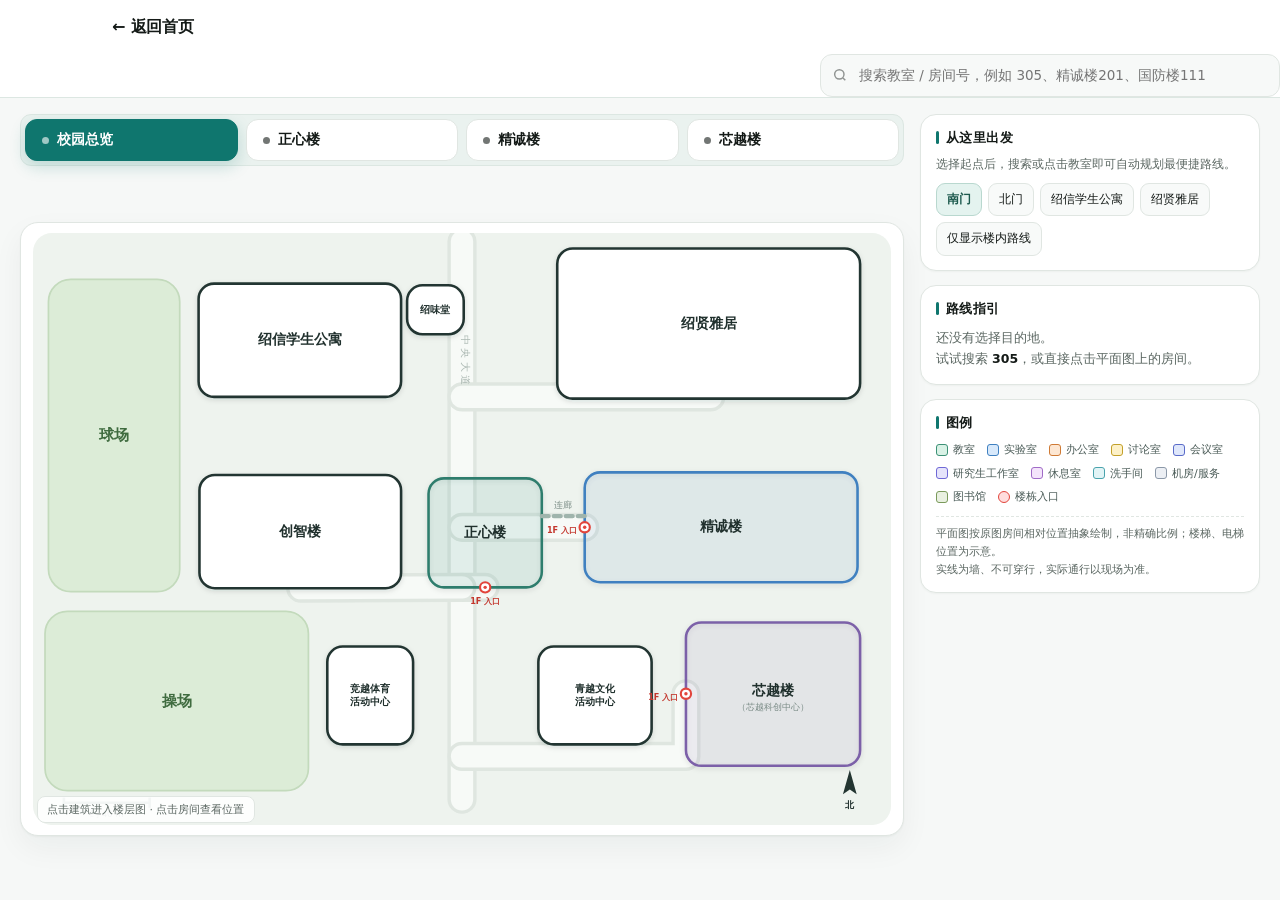
==== commit 6df04236: "Update building descriptions and aliases" ====
--- a/findplace.html
+++ b/findplace.html
@@ -902,13 +902,13 @@
     key:'jingcheng', name:'精诚楼', alias:'南科研楼', tag:'科研楼',
     color:'#3f80c0', floors: JC_FLOORS,
     campusEntrance:[643,343], campusName:'精诚楼西门',
-    desc:'八层科研楼，原南科研楼，二层有连廊通往正心楼。'
+    desc:'八层科研楼，二层有连廊通往正心楼。'
   },
   xinyue: {
     key:'xinyue', name:'芯越楼', alias:'国防楼', tag:'教学科研',
     color:'#7b61a8', floors: XY_FLOORS,
     campusEntrance:[761,537], campusName:'芯越楼西门',
-    desc:'三层教学科研楼，原国防楼，环绕内院布置。'
+    desc:'三层教学科研楼，环绕内院布置。'
   }
 };
 
@@ -983,7 +983,7 @@
       lines.forEach((ln,i)=>txt(g, b.x+b.w/2, b.y+b.h/2 + (i-(lines.length-1)/2)*16, ln, { size:11.5, weight:600 }));
     } else {
       txt(g, b.x+b.w/2, b.y+b.h/2 - (b.alias?4:0), b.label, { size:16, weight:700 });
-      if (b.alias) txt(g, b.x+b.w/2, b.y+b.h/2+16, '原'+b.alias, { size:10.5, fill:'#7a8b86', weight:500 });
+      if (b.alias) txt(g, b.x+b.w/2, b.y+b.h/2+16, b.alias, { size:10.5, fill:'#7a8b86', weight:500 });
     }
     // 入口点
     if (b.entrance && isReal){
@@ -1000,7 +1000,7 @@
       txt(g, lx, ly, '1F 入口', { anchor, size:9.5, weight:700, fill:'#c3362d' });
     }
     const ttl = E('title', {}, g);
-    ttl.textContent = b.alias ? `${b.name}（原${b.alias}）` : b.name;
+    ttl.textContent = b.alias ? `${b.name}（${b.alias}）` : b.name;
     g.addEventListener('click', ()=>{
       if (isReal){ openBuilding(b.key); }
       else { S.selected = null; S.route = null; render(); toast(`${b.name} 暂无楼层平面图`); }
@@ -1160,7 +1160,7 @@
 
   // 楼层标题 & 指北针
   txt(svg, 60, 28, `${b.name} · ${f.level}F`, { anchor:'start', size:15, weight:700, fill:'#152523' });
-  txt(svg, 60, H-18, b.alias ? `原${b.alias} · 字母编号为房间号，示意非等比` : '示意非等比，以现场为准', { anchor:'start', size:10.5, fill:'#8b9a95' });
+  txt(svg, 60, H-18, b.alias ? `${b.alias} · 字母编号为房间号，示意非等比` : '示意非等比，以现场为准', { anchor:'start', size:10.5, fill:'#8b9a95' });
   const cg = E('g', { transform:`translate(944,${H-42})` }, svg);
   E('path', { d:'M0,-16 L7,9 L0,3.5 L-7,9 Z', fill:'#5d6b66' }, cg);
   txt(cg, 0, 19, '北', { size:9.5, weight:700, fill:'#5d6b66' });
@@ -1456,10 +1456,10 @@
     };
     el.appendChild(btn);
   };
-  mk('campus', '校园总览', '');
-  mk('zhengxin', '正心楼', '6层');
-  mk('jingcheng', '精诚楼', '原南科研楼');
-  mk('xinyue', '芯越楼', '原国防楼');
+  mk('campus', '校园总览');
+  mk('zhengxin', '正心楼');
+  mk('jingcheng', '精诚楼');
+  mk('xinyue', '芯越楼');
 }
 
 function renderFloorBar(){
@@ -1611,7 +1611,7 @@
   el.innerHTML = `
     <div class="routeinfo">
       <div class="target">${name}</div>
-      <div class="where">${b.name} · ${f.level}F ${b.alias?`（原${b.alias}）`:''}</div>
+      <div class="where">${b.name} · ${f.level}F ${b.alias?`（${b.alias}）`:''}</div>
       <ol class="steps">
         ${steps.map((s,i)=>`<li><span class="n">${i+1}</span><div>${s}</div></li>`).join('')}
       </ol>
